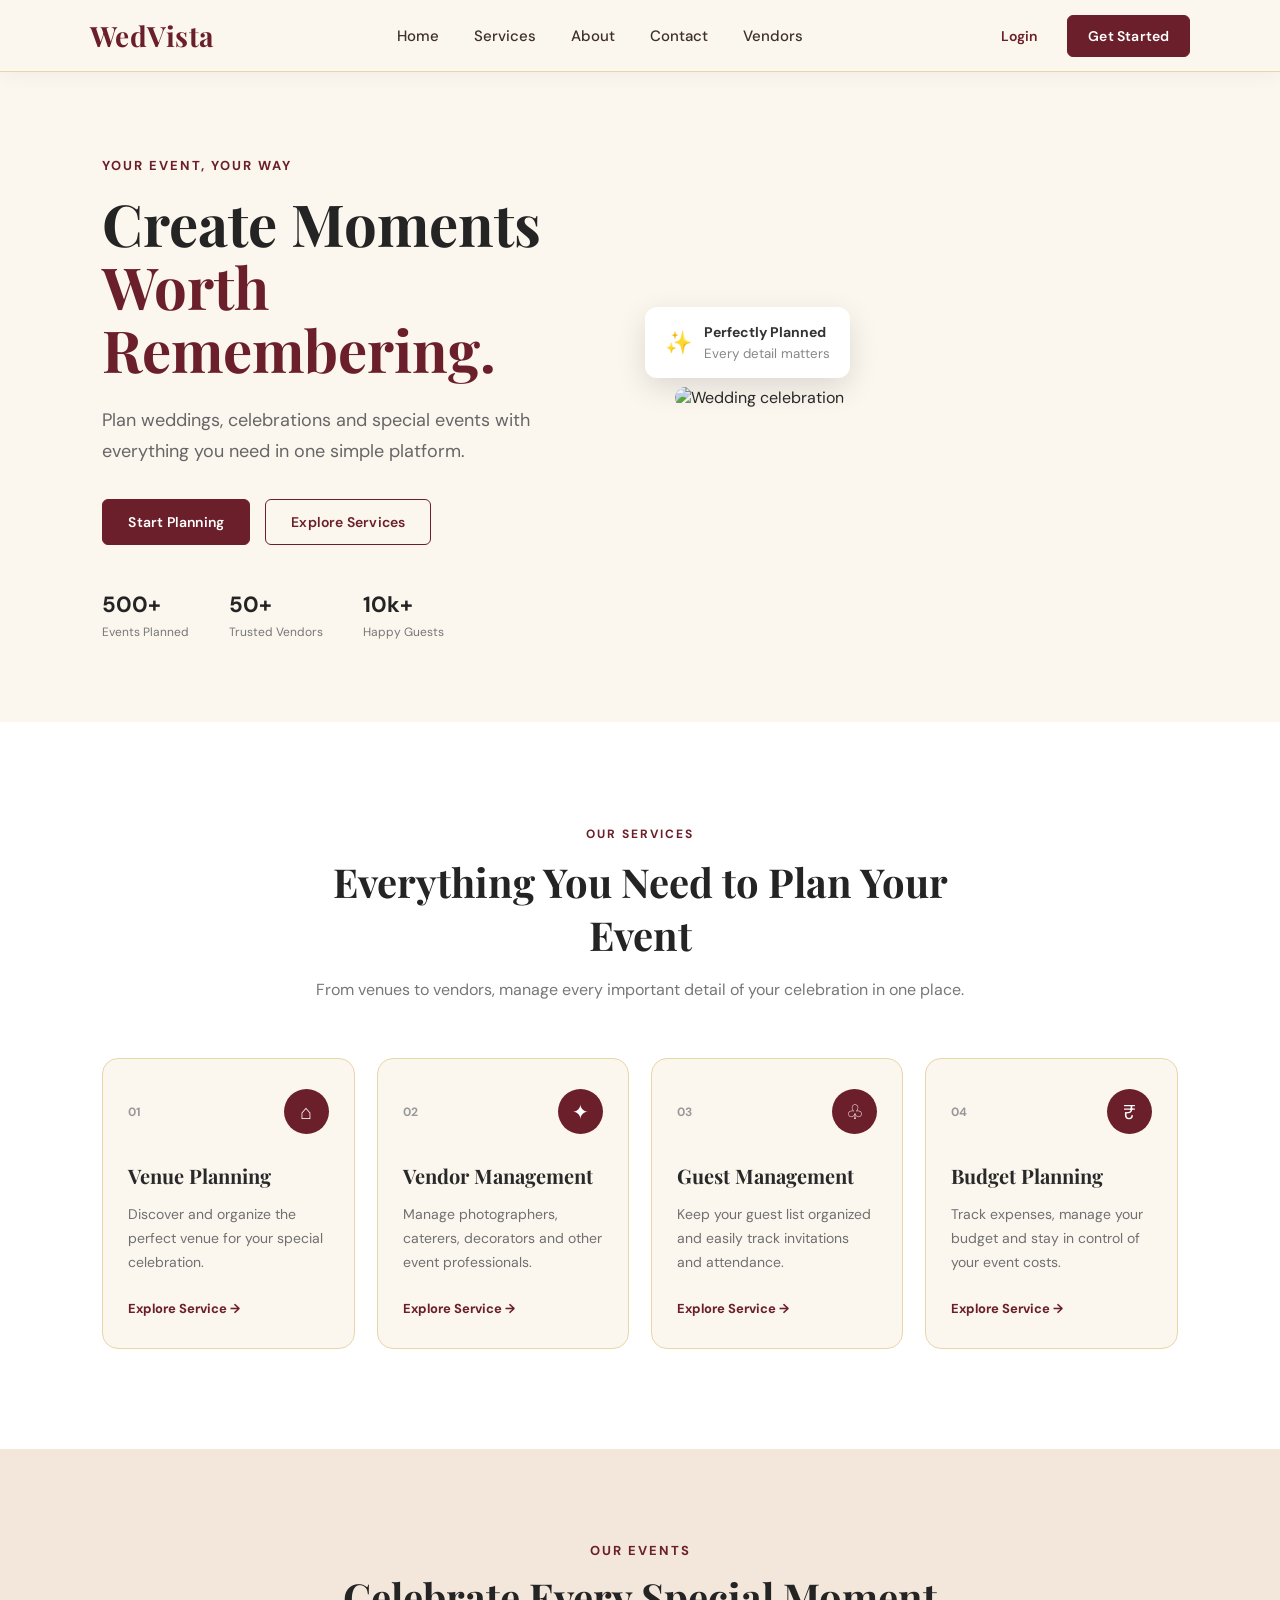
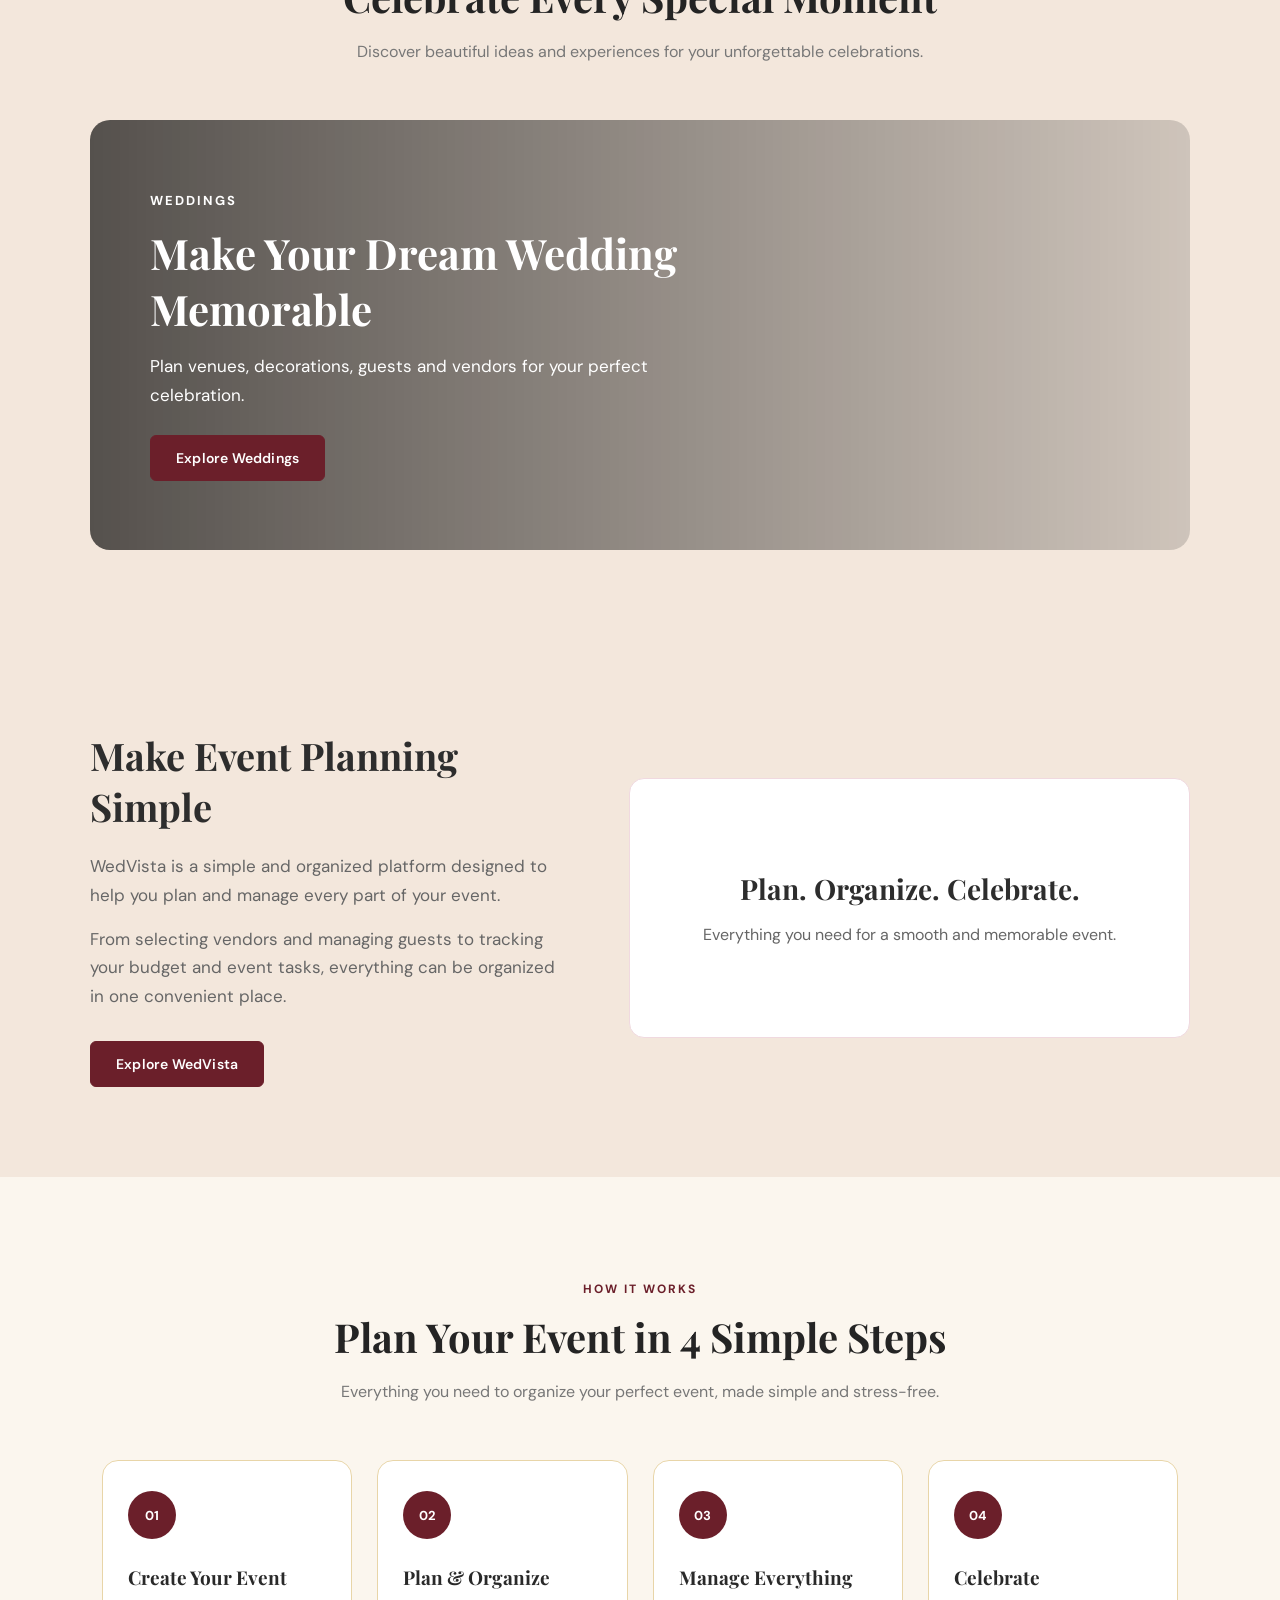
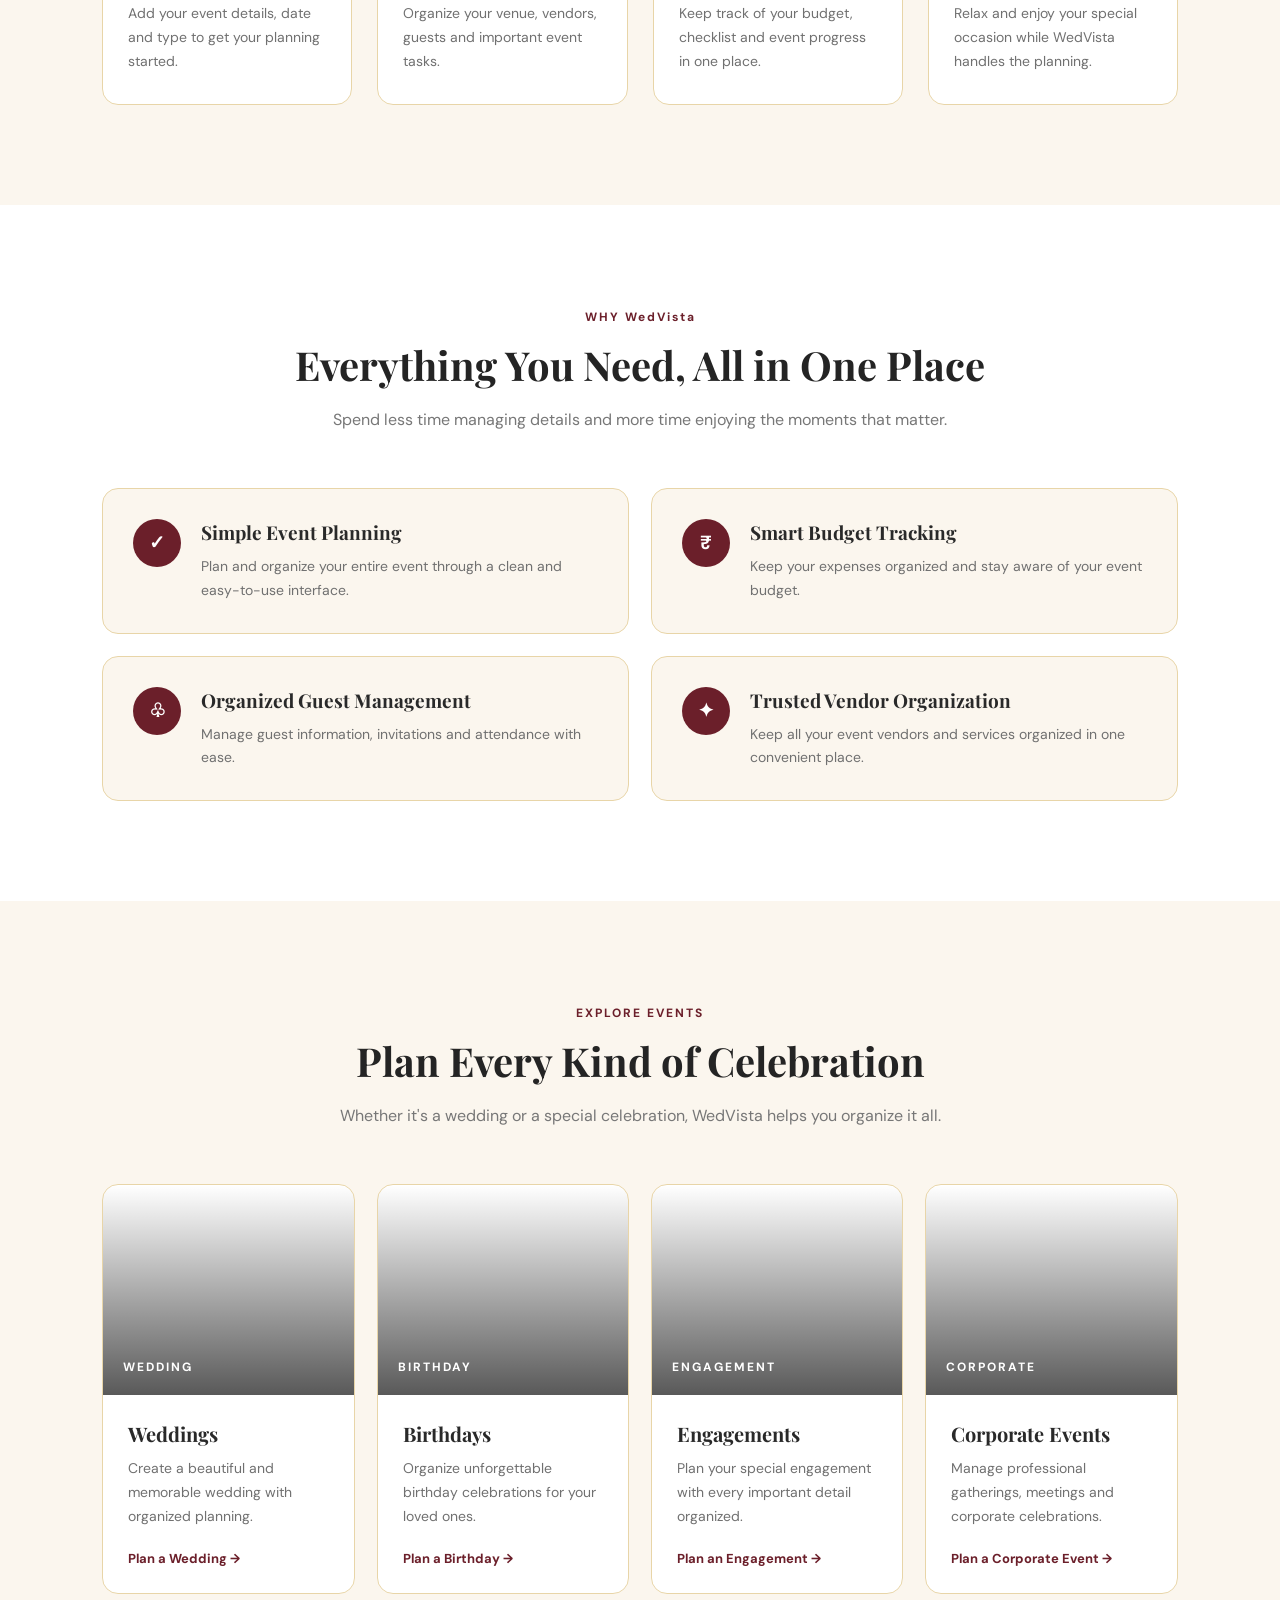
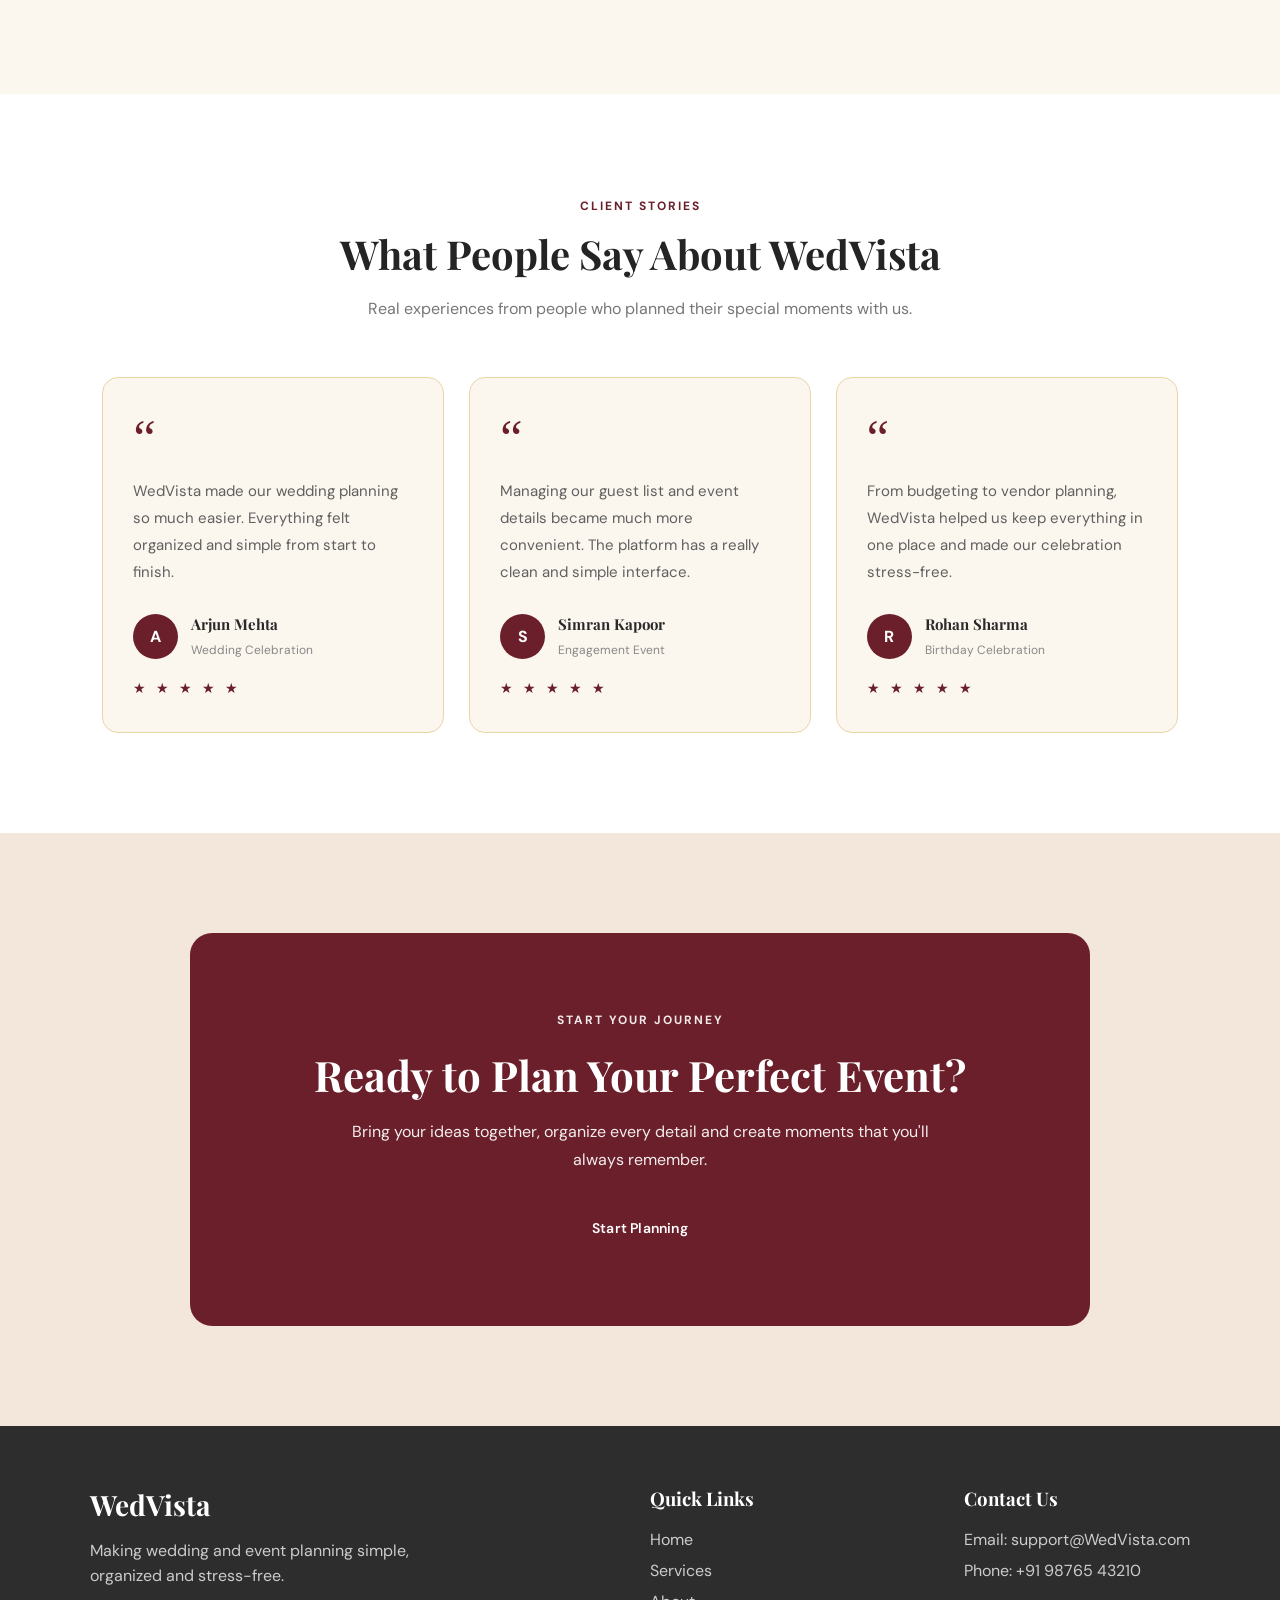
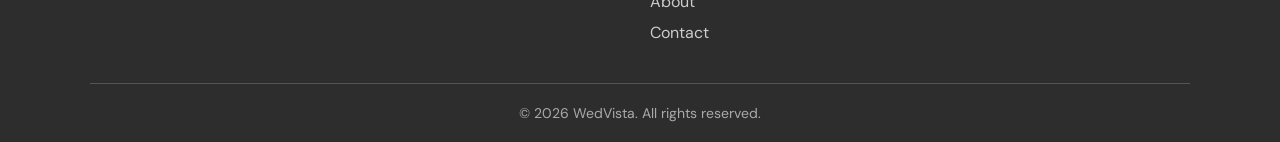
==== index.html @ 924d6b0b "Merge e6b86b02a25367413f9f85aa3ff3c8586f257583 into 6e8da3f0a46b3955fbae456078319a7e86ce85e3" ====
<!DOCTYPE html>
<html lang="en">
<head>

    <meta charset="UTF-8">
    <meta name="viewport" content="width=device-width, initial-scale=1.0">
    <title>Wedding & Event Planning</title>

    <link rel="stylesheet" href="css/home.css">

    <link rel="preconnect" href="https://fonts.googleapis.com">
    <link rel="preconnect" href="https://fonts.gstatic.com" crossorigin>
    <link href="https://fonts.googleapis.com/css2?family=DM+Sans:wght@400;500;600;700&family=Playfair+Display:wght@500;600;700&display=swap" rel="stylesheet">
</head>
<body>

    <nav class="navbar">

    <div class="logo">
    <a href="index.html">WedVista</a>
    </div>

    <ul class="nav-links">
        <li><a href="index.html">Home</a></li>
        <li><a href="#services">Services</a></li>
        <li><a href="#about">About</a></li>
        <li><a href="#">Contact</a></li>
        <li><a href="vendors.html">Vendors</a></li>
    </ul>

    <div class="nav-buttons">
        <a href="login.html" class="login-btn">Login</a>
        <a href="backend-not-available.html" class="signup-btn">Get Started</a>
    </div>

</nav>

<section class="hero">

    <div class="hero-content">

        <span class="hero-tag">YOUR EVENT, YOUR WAY</span>

        <h1>
            Create Moments
            <span>Worth Remembering.</span>
        </h1>

        <p>
            Plan weddings, celebrations and special events
            with everything you need in one simple platform.
        </p>

        <div class="hero-buttons">
            <a href="#" class="hero-btn">Start Planning</a>
            <a href="#services" class="hero-outline-btn">Explore Services</a>
        </div>

        <div class="hero-stats">
            <div>
                <strong>500+</strong>
                <small>Events Planned</small>
            </div>

            <div>
                <strong>50+</strong>
                <small>Trusted Vendors</small>
            </div>

            <div>
                <strong>10k+</strong>
                <small>Happy Guests</small>
            </div>
        </div>

    </div>

    <div class="hero-image">
        <img
            src="https://images.unsplash.com/photo-1519225421980-715cb0215aed?auto=format&fit=crop&w=900&q=80"
            alt="Wedding celebration"
        >

        <div class="hero-image-card">
            <span>✨</span>
            <div>
                <strong>Perfectly Planned</strong>
                <small>Every detail matters</small>
            </div>
        </div>
    </div>

</section>

<section class="services" id="services">

    <div class="section-title">
        <span>OUR SERVICES</span>
        <h2>Everything You Need to Plan Your Event</h2>
        <p>
            From venues to vendors, manage every important detail
            of your celebration in one place.
        </p>
    </div>

    <div class="service-container">

        <div class="service-card">
            <div class="service-top">
                <span class="service-number">01</span>
                <span class="service-icon">⌂</span>
            </div>

            <h3>Venue Planning</h3>

            <p>
                Discover and organize the perfect venue
                for your special celebration.
            </p>

            <a href="#">Explore Service →</a>
        </div>


        <div class="service-card">
            <div class="service-top">
                <span class="service-number">02</span>
                <span class="service-icon">✦</span>
            </div>

            <h3>Vendor Management</h3>

            <p>
                Manage photographers, caterers, decorators
                and other event professionals.
            </p>

            <a href="#">Explore Service →</a>
        </div>


        <div class="service-card">
            <div class="service-top">
                <span class="service-number">03</span>
                <span class="service-icon">♧</span>
            </div>

            <h3>Guest Management</h3>

            <p>
                Keep your guest list organized and easily
                track invitations and attendance.
            </p>

            <a href="#">Explore Service →</a>
        </div>


        <div class="service-card">
            <div class="service-top">
                <span class="service-number">04</span>
                <span class="service-icon">₹</span>
            </div>

            <h3>Budget Planning</h3>

            <p>
                Track expenses, manage your budget and
                stay in control of your event costs.
            </p>

            <a href="#">Explore Service →</a>
        </div>

    </div>

</section>

<section class="events-showcase">

    <div class="section-title">
        <span>OUR EVENTS</span>
        <h2>Celebrate Every Special Moment</h2>
        <p>
            Discover beautiful ideas and experiences for your
            unforgettable celebrations.
        </p>
    </div>

    <div class="carousel">

        <div class="carousel-track">

            <div class="event-slide slide-one">
                <div class="slide-content">
                    <span>WEDDINGS</span>
                    <h3>Make Your Dream Wedding Memorable</h3>
                    <p>
                        Plan venues, decorations, guests and vendors
                        for your perfect celebration.
                    </p>
                    <a href="#" class="slide-btn">Explore Weddings</a>
                </div>
            </div>

            <div class="event-slide slide-two">
                <div class="slide-content">
                    <span>CELEBRATIONS</span>
                    <h3>Turn Moments Into Memories</h3>
                    <p>
                        Organize birthdays, engagements and special
                        celebrations with ease.
                    </p>
                    <a href="#" class="slide-btn">Explore Events</a>
                </div>
            </div>

            <div class="event-slide slide-three">
                <div class="slide-content">
                    <span>PROFESSIONAL EVENTS</span>
                    <h3>Plan Events Without The Stress</h3>
                    <p>
                        Manage corporate gatherings and professional
                        events from one convenient platform.
                    </p>
                    <a href="#" class="slide-btn">Start Planning</a>
                </div>
            </div>

        </div>

    </div>

</section>

<section class="about" id="about">

    <div class="about-content">

        <div class="about-text">
            <h2>Make Event Planning Simple</h2>

            <p>
                WedVista is a simple and organized platform designed
                to help you plan and manage every part of your event.
            </p>

            <p>
                From selecting vendors and managing guests to tracking
                your budget and event tasks, everything can be organized
                in one convenient place.
            </p>

            <a href="#" class="about-btn">Explore WedVista</a>
        </div>

        <div class="about-box">
            <h3>Plan. Organize. Celebrate.</h3>
            <p>
                Everything you need for a smooth and memorable event.
            </p>
        </div>

    </div>

</section>

<section class="how-it-works">

    <div class="section-title">
        <span>HOW IT WORKS</span>
        <h2>Plan Your Event in 4 Simple Steps</h2>
        <p>
            Everything you need to organize your perfect event,
            made simple and stress-free.
        </p>
    </div>

    <div class="steps-container">

        <div class="step-card">
            <div class="step-number">01</div>
            <h3>Create Your Event</h3>
            <p>
                Add your event details, date and type to
                get your planning started.
            </p>
        </div>

        <div class="step-card">
            <div class="step-number">02</div>
            <h3>Plan & Organize</h3>
            <p>
                Organize your venue, vendors, guests and
                important event tasks.
            </p>
        </div>

        <div class="step-card">
            <div class="step-number">03</div>
            <h3>Manage Everything</h3>
            <p>
                Keep track of your budget, checklist and
                event progress in one place.
            </p>
        </div>

        <div class="step-card">
            <div class="step-number">04</div>
            <h3>Celebrate</h3>
            <p>
                Relax and enjoy your special occasion
                while WedVista handles the planning.
            </p>
        </div>

    </div>

</section>

<section class="why-choose">

    <div class="section-title">
        <span>WHY WedVista</span>
        <h2>Everything You Need, All in One Place</h2>
        <p>
            Spend less time managing details and more time
            enjoying the moments that matter.
        </p>
    </div>

    <div class="why-container">

        <div class="why-card">
            <div class="why-icon">✓</div>
            <div>
                <h3>Simple Event Planning</h3>
                <p>
                    Plan and organize your entire event through
                    a clean and easy-to-use interface.
                </p>
            </div>
        </div>

        <div class="why-card">
            <div class="why-icon">₹</div>
            <div>
                <h3>Smart Budget Tracking</h3>
                <p>
                    Keep your expenses organized and stay aware
                    of your event budget.
                </p>
            </div>
        </div>

        <div class="why-card">
            <div class="why-icon">♧</div>
            <div>
                <h3>Organized Guest Management</h3>
                <p>
                    Manage guest information, invitations and
                    attendance with ease.
                </p>
            </div>
        </div>

        <div class="why-card">
            <div class="why-icon">✦</div>
            <div>
                <h3>Trusted Vendor Organization</h3>
                <p>
                    Keep all your event vendors and services
                    organized in one convenient place.
                </p>
            </div>
        </div>

    </div>

</section>

<section class="event-categories">

    <div class="section-title">
        <span>EXPLORE EVENTS</span>
        <h2>Plan Every Kind of Celebration</h2>
        <p>
            Whether it's a wedding or a special celebration,
            WedVista helps you organize it all.
        </p>
    </div>

    <div class="category-container">

        <div class="category-card">
            <div class="category-image wedding">
                <span>WEDDING</span>
            </div>

            <div class="category-content">
                <h3>Weddings</h3>
                <p>
                    Create a beautiful and memorable wedding
                    with organized planning.
                </p>
                <a href="#">Plan a Wedding →</a>
            </div>
        </div>


        <div class="category-card">
            <div class="category-image birthday">
                <span>BIRTHDAY</span>
            </div>

            <div class="category-content">
                <h3>Birthdays</h3>
                <p>
                    Organize unforgettable birthday celebrations
                    for your loved ones.
                </p>
                <a href="#">Plan a Birthday →</a>
            </div>
        </div>


        <div class="category-card">
            <div class="category-image engagement">
                <span>ENGAGEMENT</span>
            </div>

            <div class="category-content">
                <h3>Engagements</h3>
                <p>
                    Plan your special engagement with every
                    important detail organized.
                </p>
                <a href="#">Plan an Engagement →</a>
            </div>
        </div>


        <div class="category-card">
            <div class="category-image corporate">
                <span>CORPORATE</span>
            </div>

            <div class="category-content">
                <h3>Corporate Events</h3>
                <p>
                    Manage professional gatherings, meetings
                    and corporate celebrations.
                </p>
                <a href="#">Plan a Corporate Event →</a>
            </div>
        </div>

    </div>

</section>

<section class="testimonials">

    <div class="section-title">
        <span>CLIENT STORIES</span>
        <h2>What People Say About WedVista</h2>
        <p>
            Real experiences from people who planned
            their special moments with us.
        </p>
    </div>

    <div class="testimonial-container">

        <div class="testimonial-card">

            <div class="quote">“</div>

            <p class="testimonial-text">
                WedVista made our wedding planning so much
                easier. Everything felt organized and simple
                from start to finish.
            </p>

            <div class="testimonial-user">
                <div class="user-avatar">A</div>

                <div>
                    <h3>Arjun Mehta</h3>
                    <span>Wedding Celebration</span>
                </div>
            </div>

            <div class="rating">
                ★ ★ ★ ★ ★
            </div>

        </div>


        <div class="testimonial-card">

            <div class="quote">“</div>

            <p class="testimonial-text">
                Managing our guest list and event details
                became much more convenient. The platform
                has a really clean and simple interface.
            </p>

            <div class="testimonial-user">
                <div class="user-avatar">S</div>

                <div>
                    <h3>Simran Kapoor</h3>
                    <span>Engagement Event</span>
                </div>
            </div>

            <div class="rating">
                ★ ★ ★ ★ ★
            </div>

        </div>


        <div class="testimonial-card">

            <div class="quote">“</div>

            <p class="testimonial-text">
                From budgeting to vendor planning, WedVista
                helped us keep everything in one place and
                made our celebration stress-free.
            </p>

            <div class="testimonial-user">
                <div class="user-avatar">R</div>

                <div>
                    <h3>Rohan Sharma</h3>
                    <span>Birthday Celebration</span>
                </div>
            </div>

            <div class="rating">
                ★ ★ ★ ★ ★
            </div>

        </div>

    </div>

</section>

<section class="final-cta">

    <div class="cta-content">
        <span>START YOUR JOURNEY</span>

        <h2>Ready to Plan Your Perfect Event?</h2>

        <p>
            Bring your ideas together, organize every detail
            and create moments that you'll always remember.
        </p>

        <a href="login.html" class="hero-btn">Start Planning</a>
    </div>

</section>

<footer class="footer">

    <div class="footer-content">

        <div class="footer-brand">
            <h2>WedVista</h2>
            <p>
                Making wedding and event planning simple,
                organized and stress-free.
            </p>
        </div>

        <div class="footer-links">
            <h3>Quick Links</h3>
            <a href="#">Home</a>
            <a href="#">Services</a>
            <a href="#">About</a>
            <a href="#">Contact</a>
        </div>

        <div class="footer-contact">
            <h3>Contact Us</h3>
            <p>Email: support@WedVista.com</p>
            <p>Phone: +91 98765 43210</p>
        </div>

    </div>

    <div class="footer-bottom">
        <p>© 2026 WedVista. All rights reserved.</p>
    </div>

</footer>
</body>
</html>
---- css/home.css ----
* {
    margin: 0;
    padding: 0;
    box-sizing: border-box;
}

body {
    font-family: "DM Sans", sans-serif;
    color: #292929;
}

h1,
h2,
h3 {
    font-family: "Playfair Display", serif;
}

.navbar {
    width: 100%;

    height: 70px;
    display: flex;
    align-items: center;
    justify-content: space-between;
    padding: 0 60px;
    background-color: white;
    border-bottom: 1px solid #eee;
}

.logo {
    font-size: 26px;
    font-weight: bold;
}

.nav-links {
    display: flex;
    gap: 35px;
    list-style: none;
}

.nav-links a {
    text-decoration: none;
    color: #333;
    font-size: 16px;
}

.nav-links a:hover {
    color: #6B1F2A;
}

.nav-buttons {
    display: flex;
    align-items: center;
    gap: 15px;
}

.login-btn,
.signup-btn {
    text-decoration: none;
    padding: 10px 18px;
    border-radius: 6px;
    font-size: 15px;
}

.login-btn {
    color: #333;
}

.signup-btn {
    background-color: #6B1F2A;
    color: white;
}

.signup-btn:hover {
    opacity: 0.85;
}

.hero {
    min-height: 650px;
    padding: 80px 8%;
    display: flex;
    align-items: center;
    justify-content: space-between;
    gap: 70px;
    background-color: #FBF6EE;
}

.hero-content {
    flex: 1;
    max-width: 620px;
}

.hero-tag {
    display: inline-block;
    margin-bottom: 18px;
    color: #6B1F2A;
    font-size: 13px;
    font-weight: bold;
    letter-spacing: 2px;
}

.hero h1 {
    font-size: 58px;
    line-height: 1.08;
    color: #242424;
    margin-bottom: 25px;
}

.hero h1 span {
    display: block;
    color: #6B1F2A;
}

.hero p {
    max-width: 560px;
    font-size: 18px;
    line-height: 1.7;
    color: #666;
    margin-bottom: 32px;
}

.hero-buttons {
    display: flex;
    align-items: center;
    gap: 15px;
}

.hero-btn,
.hero-outline-btn {
    display: inline-block;
    padding: 14px 25px;
    border-radius: 7px;
    text-decoration: none;
    font-size: 15px;
    font-weight: 600;
}

.hero-btn {
    background-color: #6B1F2A;
    color: white;
}

.hero-btn:hover {
    opacity: 0.85;
}

.hero-outline-btn {
    border: 1px solid #6B1F2A;
    color: #6B1F2A;
    background-color: white;
}

.hero-outline-btn:hover {
    background-color: #F3E7DC;
}

.hero-stats {
    display: flex;
    gap: 40px;
    margin-top: 45px;
}

.hero-stats div {
    display: flex;
    flex-direction: column;
    gap: 5px;
}

.hero-stats strong {
    font-size: 22px;
    color: #242424;
}

.hero-stats small {
    color: #777;
    font-size: 12px;
}

.hero-image {
    flex: 1;
    max-width: 520px;
    position: relative;
}

.hero-image img {
    width: 100%;
    height: 500px;
    object-fit: cover;
    border-radius: 25px;
}

.hero-image-card {
    position: absolute;
    left: -30px;
    bottom: 30px;
    display: flex;
    align-items: center;
    gap: 12px;
    padding: 16px 20px;
    background-color: white;
    border-radius: 12px;
    box-shadow: 0 10px 30px rgba(0, 0, 0, 0.12);
}

.hero-image-card span {
    font-size: 22px;
}

.hero-image-card div {
    display: flex;
    flex-direction: column;
    gap: 4px;
}

.hero-image-card strong {
    font-size: 14px;
    color: #333;
}

.hero-image-card small {
    color: #888;
}

.services {
    padding: 100px 8%;
    background-color: white;
}

.section-title {
    max-width: 700px;
    margin: 0 auto 55px;
    text-align: center;
}

.section-title > span {
    color: #6B1F2A;
    font-size: 12px;
    font-weight: bold;
    letter-spacing: 2px;
}

.section-title h2 {
    font-size: 40px;
    margin: 12px 0 15px;
    color: #242424;
}

.section-title p {
    font-size: 16px;
    line-height: 1.7;
    color: #777;
}

.service-container {
    max-width: 1150px;
    margin: auto;
    display: grid;
    grid-template-columns: repeat(4, 1fr);
    gap: 22px;
}

.service-card {
    padding: 30px 25px;
    background-color: #FBF6EE;
    border: 1px solid #E8D5A8;
    border-radius: 16px;
    transition: 0.3s;
}

.service-card:hover {
    transform: translateY(-8px);
    box-shadow: 0 15px 35px rgba(0, 0, 0, 0.08);
    border-color: #6B1F2A;
}

.service-top {
    display: flex;
    align-items: center;
    justify-content: space-between;
    margin-bottom: 28px;
}

.service-number {
    font-size: 12px;
    color: #999;
    font-weight: bold;
}

.service-icon {
    width: 45px;
    height: 45px;
    display: flex;
    align-items: center;
    justify-content: center;
    border-radius: 50%;
    background-color: #6B1F2A;
    color: white;
    font-size: 20px;
}

.service-card h3 {
    font-size: 20px;
    color: #292929;
    margin-bottom: 14px;
}

.service-card p {
    color: #707070;
    font-size: 14px;
    line-height: 1.7;
    margin-bottom: 22px;
}

.service-card a {
    color: #6B1F2A;
    text-decoration: none;
    font-size: 13px;
    font-weight: bold;
}

.service-card a:hover {
    text-decoration: underline;
}

.about {
    padding: 90px 60px;
    background-color: #F3E7DC;
}

.about-content {
    max-width: 1100px;
    margin: 0 auto;
    display: flex;
    align-items: center;
    justify-content: space-between;
    gap: 60px;
}

.about-text {
    flex: 1;
}

.about-text h2 {
    font-size: 38px;
    margin-bottom: 20px;
    color: #2d2d2d;
}

.about-text p {
    font-size: 17px;
    line-height: 1.7;
    color: #666;
    margin-bottom: 15px;
}

.about-btn {
    display: inline-block;
    margin-top: 15px;
    padding: 13px 24px;
    background-color: #6B1F2A;
    color: white;
    text-decoration: none;
    border-radius: 6px;
}

.about-box {
    flex: 1;
    min-height: 260px;
    display: flex;
    flex-direction: column;
    justify-content: center;
    align-items: center;
    text-align: center;
    padding: 40px;
    background-color: white;
    border: 1px solid #f0d9df;
    border-radius: 15px;
}

.about-box h3 {
    font-size: 28px;
    margin-bottom: 15px;
    color: #2d2d2d;
}

.about-box p {
    font-size: 16px;
    color: #666;
    line-height: 1.6;
}

.footer {
    background-color: #2d2d2d;
    color: white;
    padding: 60px 60px 20px;
}

.footer-content {
    max-width: 1100px;
    margin: 0 auto;
    display: flex;
    justify-content: space-between;
    gap: 50px;
}

.footer-brand {
    max-width: 350px;
}

.footer-brand h2 {
    font-size: 28px;
    margin-bottom: 15px;
}

.footer-brand p {
    color: #ccc;
    line-height: 1.6;
}

.footer-links,
.footer-contact {
    display: flex;
    flex-direction: column;
    gap: 10px;
}

.footer-links h3,
.footer-contact h3 {
    margin-bottom: 8px;
}

.footer-links a {
    color: #ccc;
    text-decoration: none;
}

.footer-links a:hover {
    color: white;
}

.footer-contact p {
    color: #ccc;
}

.footer-bottom {
    max-width: 1100px;
    margin: 40px auto 0;
    padding-top: 20px;
    border-top: 1px solid #555;
    text-align: center;
}

.footer-bottom p {
    color: #aaa;
    font-size: 14px;
}

.events-showcase {
    padding: 90px 60px;
    background-color: #F3E7DC;
}

.events-showcase .section-title span {
    font-size: 13px;
    font-weight: bold;
    letter-spacing: 2px;
    color: #6B1F2A;
}

.events-showcase .section-title h2 {
    margin-top: 10px;
}

.carousel {
    max-width: 1100px;
    height: 430px;
    margin: 50px auto 0;
    overflow: hidden;
    border-radius: 20px;
}

.carousel-track {
    width: 300%;
    height: 100%;
    display: flex;
    animation: carouselSlide 12s infinite;
}

.event-slide {
    width: 33.333%;
    height: 100%;
    display: flex;
    align-items: center;
    padding: 60px;
    position: relative;
}

.slide-one {
    background:
        linear-gradient(90deg, rgba(0,0,0,0.65), rgba(0,0,0,0.15)),
        url("https://images.unsplash.com/photo-1519741497674-611481863552?auto=format&fit=crop&w=1400&q=80")
        center/cover;
}

.slide-two {
    background:
        linear-gradient(90deg, rgba(0,0,0,0.65), rgba(0,0,0,0.15)),
        url("https://images.unsplash.com/photo-1464366400600-7168b8af9bc3?auto=format&fit=crop&w=1400&q=80")
        center/cover;
}

.slide-three {
    background:
        linear-gradient(90deg, rgba(0,0,0,0.65), rgba(0,0,0,0.15)),
        url("https://images.unsplash.com/photo-1505373877841-8d25f7d46678?auto=format&fit=crop&w=1400&q=80")
        center/cover;
}

.slide-content {
    max-width: 550px;
    color: white;
}

.slide-content span {
    font-size: 13px;
    font-weight: bold;
    letter-spacing: 2px;
}

.slide-content h3 {
    font-size: 42px;
    margin: 15px 0;
}

.slide-content p {
    font-size: 17px;
    line-height: 1.7;
    margin-bottom: 25px;
}

.slide-btn {
    display: inline-block;
    padding: 13px 24px;
    background-color: #6B1F2A;
    color: white;
    text-decoration: none;
    border-radius: 6px;
}

@keyframes carouselSlide {  

    0%, 28% {
        transform: translateX(0);
    }

    33%, 61% {
        transform: translateX(-33.333%);
    }

    66%, 94% {
        transform: translateX(-66.666%);
    }

    100% {
        transform: translateX(0);
    }
}



.how-it-works {
    padding: 100px 8%;
    background-color: #FBF6EE;
}

.steps-container {
    max-width: 1100px;
    margin: 0 auto;
    display: grid;
    grid-template-columns: repeat(4, 1fr);
    gap: 25px;
}

.step-card {
    position: relative;
    padding: 30px 25px;
    background-color: white;
    border: 1px solid #E8D5A8;
    border-radius: 16px;
    transition: 0.3s;
}

.step-card:hover {
    transform: translateY(-8px);
    box-shadow: 0 15px 35px rgba(0, 0, 0, 0.08);
}

.step-number {
    width: 48px;
    height: 48px;
    display: flex;
    align-items: center;
    justify-content: center;
    margin-bottom: 25px;
    border-radius: 50%;
    background-color: #6B1F2A;
    color: white;
    font-size: 13px;
    font-weight: bold;
}

.step-card h3 {
    font-size: 19px;
    color: #292929;
    margin-bottom: 12px;
}

.step-card p {
    color: #707070;
    font-size: 14px;
    line-height: 1.7;
}

.why-choose {
    padding: 100px 8%;
    background-color: white;
}

.why-container {
    max-width: 1100px;
    margin: 0 auto;
    display: grid;
    grid-template-columns: repeat(2, 1fr);
    gap: 22px;
}

.why-card {
    display: flex;
    align-items: flex-start;
    gap: 20px;
    padding: 30px;
    background-color: #FBF6EE;
    border: 1px solid #E8D5A8;
    border-radius: 16px;
    transition: 0.3s;
}

.why-card:hover {
    transform: translateY(-6px);
    box-shadow: 0 15px 35px rgba(0, 0, 0, 0.08);
    border-color: #6B1F2A;
}

.why-icon {
    min-width: 48px;
    height: 48px;
    display: flex;
    align-items: center;
    justify-content: center;
    border-radius: 50%;
    background-color: #6B1F2A;
    color: white;
    font-size: 19px;
    font-weight: bold;
}

.why-card h3 {
    margin-bottom: 10px;
    color: #292929;
    font-size: 19px;
}

.why-card p {
    color: #707070;
    font-size: 14px;
    line-height: 1.7;
}

.event-categories {
    padding: 100px 8%;
    background-color: #FBF6EE;
}

.category-container {
    max-width: 1100px;
    margin: 0 auto;
    display: grid;
    grid-template-columns: repeat(4, 1fr);
    gap: 22px;
}

.category-card {
    overflow: hidden;
    background-color: white;
    border: 1px solid #E8D5A8;
    border-radius: 16px;
    transition: 0.3s;
}

.category-card:hover {
    transform: translateY(-8px);
    box-shadow: 0 15px 35px rgba(0, 0, 0, 0.09);
}

.category-image {
    height: 210px;
    display: flex;
    align-items: flex-end;
    padding: 20px;
    background-size: cover;
    background-position: center;
    position: relative;
}

.category-image::before {
    content: "";
    position: absolute;
    inset: 0;
    background: linear-gradient(
        transparent,
        rgba(0, 0, 0, 0.65)
    );
}

.category-image span {
    position: relative;
    color: white;
    font-size: 12px;
    font-weight: bold;
    letter-spacing: 2px;
}

.wedding {
    background-image: url("https://images.unsplash.com/photo-1519225421980-715cb0215aed?auto=format&fit=crop&w=700&q=80");
}

.birthday {
    background-image: url("https://images.unsplash.com/photo-1530103862676-de8c9debad1d?auto=format&fit=crop&w=700&q=80");
}

.engagement {
    background-image: url("https://images.unsplash.com/photo-1606800052052-a08af7148866?auto=format&fit=crop&w=700&q=80");
}

.corporate {
    background-image: url("https://images.unsplash.com/photo-1505373877841-8d25f7d46678?auto=format&fit=crop&w=700&q=80");
}

.category-content {
    padding: 25px;
}

.category-content h3 {
    font-size: 20px;
    color: #292929;
    margin-bottom: 10px;
}

.category-content p {
    color: #707070;
    font-size: 14px;
    line-height: 1.7;
    margin-bottom: 18px;
}

.category-content a {
    color: #6B1F2A;
    text-decoration: none;
    font-size: 13px;
    font-weight: bold;
}

.category-content a:hover {
    text-decoration: underline;
}

.testimonials {
    padding: 100px 8%;
    background-color: white;
}

.testimonial-container {
    max-width: 1100px;
    margin: 0 auto;
    display: grid;
    grid-template-columns: repeat(3, 1fr);
    gap: 25px;
}

.testimonial-card {
    position: relative;
    padding: 35px 30px;
    background-color: #FBF6EE;
    border: 1px solid #E8D5A8;
    border-radius: 16px;
    transition: 0.3s;
}

.testimonial-card:hover {
    transform: translateY(-7px);
    box-shadow: 0 15px 35px rgba(0, 0, 0, 0.08);
}

.quote {
    font-size: 50px;
    line-height: 1;
    color: #6B1F2A;
    font-family: Georgia, serif;
}

.testimonial-text {
    color: #606060;
    font-size: 15px;
    line-height: 1.8;
    margin: 15px 0 28px;
}

.testimonial-user {
    display: flex;
    align-items: center;
    gap: 13px;
}

.user-avatar {
    width: 45px;
    height: 45px;
    display: flex;
    align-items: center;
    justify-content: center;
    border-radius: 50%;
    background-color: #6B1F2A;
    color: white;
    font-weight: bold;
}

.testimonial-user h3 {
    font-size: 15px;
    color: #292929;
    margin-bottom: 4px;
}

.testimonial-user span {
    color: #888;
    font-size: 12px;
}

.rating {
    margin-top: 20px;
    color: #6B1F2A;
    font-size: 14px;
    letter-spacing: 3px;
}

.final-cta {
    padding: 90px 8%;
    background-color: #F3E7DC;
}

.cta-content {
    max-width: 900px;
    margin: 0 auto;
    padding: 70px 50px;
    text-align: center;
    background-color: #6B1F2A;
    border-radius: 20px;
    color: white;
}

.cta-content > span {
    font-size: 12px;
    font-weight: bold;
    letter-spacing: 2px;
    opacity: 0.9;
}

.cta-content h2 {
    font-size: 42px;
    margin: 15px 0;
}

.cta-content p {
    max-width: 600px;
    margin: 0 auto 30px;
    font-size: 16px;
    line-height: 1.7;
    opacity: 0.9;
}

.cta-btn {
    display: inline-block;
    padding: 14px 28px;
    background-color: white;
    color: #6B1F2A;
    text-decoration: none;
    border-radius: 7px;
    font-size: 14px;
    font-weight: bold;
    transition: 0.3s;
}

.cta-btn:hover {
    transform: translateY(-3px);
    box-shadow: 0 8px 20px rgba(0, 0, 0, 0.15);
}

/* ============================= */
/* RESPONSIVE DESIGN */
/* ============================= */

@media (max-width: 900px) {

    .navbar {
        padding: 0 30px;
    }

    .nav-links {
        gap: 20px;
    }

    .hero {
        flex-direction: column;
        padding: 60px 6%;
        text-align: center;
    }

    .hero-content {
        max-width: 700px;
    }

    .hero h1 {
        font-size: 46px;
    }

    .hero p {
        margin-left: auto;
        margin-right: auto;
    }

    .hero-buttons,
    .hero-stats {
        justify-content: center;
    }

    .hero-image {
        width: 100%;
        max-width: 600px;
    }

    .service-container,
    .category-container {
        grid-template-columns: repeat(2, 1fr);
    }

    .steps-container {
        grid-template-columns: repeat(2, 1fr);
    }

    .testimonial-container {
        grid-template-columns: repeat(2, 1fr);
    }

    .why-container {
        grid-template-columns: 1fr;
    }

    .about-content {
        flex-direction: column;
    }

    .about-text,
    .about-box {
        width: 100%;
    }
}


@media (max-width: 600px) {

    .navbar {
        height: auto;
        padding: 20px;
        flex-wrap: wrap;
        gap: 15px;
    }

    .nav-links {
        display: none;
    }

    .nav-buttons {
        margin-left: auto;
    }

    .signup-btn {
        padding: 9px 14px;
    }

    .hero {
        padding: 50px 20px;
    }

    .hero h1 {
        font-size: 38px;
    }

    .hero p {
        font-size: 16px;
    }

    .hero-buttons {
        flex-direction: column;
    }

    .hero-btn,
    .hero-outline-btn {
        width: 100%;
        text-align: center;
    }

    .hero-stats {
        gap: 20px;
        flex-wrap: wrap;
    }

    .hero-image img {
        height: 380px;
    }

    .hero-image-card {
        left: 15px;
        bottom: 20px;
    }

    .section-title h2 {
        font-size: 30px;
    }

    .services,
    .events-showcase,
    .about,
    .how-it-works,
    .why-choose,
    .event-categories,
    .testimonials,
    .final-cta {
        padding: 70px 20px;
    }

    .service-container,
    .category-container,
    .steps-container,
    .testimonial-container {
        grid-template-columns: 1fr;
    }

    .carousel {
        height: 450px;
        margin-top: 35px;
    }

    .event-slide {
        padding: 35px;
    }

    .slide-content h3 {
        font-size: 30px;
    }

    .slide-content p {
        font-size: 15px;
    }

    .about-text h2 {
        font-size: 32px;
    }

    .cta-content {
        padding: 50px 25px;
    }

    .cta-content h2 {
        font-size: 30px;
    }

}

/* ============================= */
/* SMOOTH ANIMATIONS */
/* ============================= */

html {
    scroll-behavior: smooth;
}

.hero-content,
.hero-image,
.service-card,
.step-card,
.why-card,
.category-card,
.testimonial-card {
    animation: fadeUp 0.8s ease both;
}

@keyframes fadeUp {
    from {
        opacity: 0;
        transform: translateY(25px);
    }

    to {
        opacity: 1;
        transform: translateY(0);
    }
}

.hero-btn,
.hero-outline-btn,
.signup-btn,
.about-btn,
.slide-btn,
.cta-btn {
    transition: 0.3s ease;
}

.hero-btn:hover,
.about-btn:hover,
.slide-btn:hover {
    transform: translateY(-3px);
    box-shadow: 0 8px 20px rgba(212, 90, 122, 0.25);
}

.service-card,
.step-card,
.why-card,
.category-card,
.testimonial-card {
    transition: transform 0.3s ease, box-shadow 0.3s ease;
}



/* ============================= */
/* PROFESSIONAL HOVER EFFECTS */
/* ============================= */

/* Service Cards */
.service-card:hover {
    transform: translateY(-10px);
    box-shadow: 0 20px 40px rgba(0, 0, 0, 0.10);
}


/* How It Works Cards */
.step-card:hover {
    transform: translateY(-10px);
    box-shadow: 0 20px 40px rgba(0, 0, 0, 0.10);
}


/* Why Choose Cards */
.why-card:hover {
    transform: translateY(-8px);
    box-shadow: 0 20px 40px rgba(0, 0, 0, 0.10);
}


/* Category Cards */
.category-card {
    transition: transform 0.4s ease, box-shadow 0.4s ease;
}

.category-card:hover {
    transform: translateY(-10px);
    box-shadow: 0 20px 45px rgba(0, 0, 0, 0.12);
}

.category-image {
    overflow: hidden;
}

.category-card:hover .category-image {
    transform: scale(1.03);
    transition: transform 0.5s ease;
}


/* Testimonials */
.testimonial-card:hover {
    transform: translateY(-8px);
    box-shadow: 0 20px 40px rgba(0, 0, 0, 0.10);
}


/* Hero Image */
.hero-image img {
    transition: transform 0.6s ease;
}

.hero-image:hover img {
    transform: scale(1.03);
}

/* ============================= */
/* PREMIUM NAVBAR */
/* ============================= */

.navbar {
    position: sticky;
    top: 0;
    z-index: 1000;
    background-color: rgba(255, 255, 255, 0.92);
    backdrop-filter: blur(12px);
    -webkit-backdrop-filter: blur(12px);
    transition: 0.3s ease;
}

/* Logo */
.logo {
    transition: 0.3s ease;
}

.logo:hover {
    color: #6B1F2A;
    transform: translateY(-1px);
}

/* Navigation Links */
.nav-links a {
    position: relative;
    transition: color 0.3s ease;
}

.nav-links a::after {
    content: "";
    position: absolute;
    left: 0;
    bottom: -7px;
    width: 0;
    height: 2px;
    background-color: #6B1F2A;
    transition: width 0.3s ease;
}

.nav-links a:hover {
    color: #6B1F2A;
}

.nav-links a:hover::after {
    width: 100%;
}

/* Login */
.login-btn {
    transition: 0.3s ease;
}

.login-btn:hover {
    color: #6B1F2A;
}

/* Get Started */
.signup-btn {
    transition: 0.3s ease;
}

.signup-btn:hover {
    opacity: 1;
    transform: translateY(-2px);
    box-shadow: 0 7px 18px rgba(212, 90, 122, 0.25);
}

/* ============================= */
/* ICON HOVER ANIMATION */
/* ============================= */

.service-icon,
.why-icon,
.step-number,
.user-avatar {
    transition: transform 0.4s ease;
}

.service-card:hover .service-icon {
    transform: rotate(8deg) scale(1.08);
}

.why-card:hover .why-icon {
    transform: scale(1.08) rotate(5deg);
}

.step-card:hover .step-number {
    transform: scale(1.08);
}

.testimonial-card:hover .user-avatar {
    transform: scale(1.08);
}

/* ============================= */
/* FINAL CTA */
/* ============================= */

.final-cta {
    padding: 100px 8%;
    background-color: #F3E7DC;
}

.cta-content {
    max-width: 900px;
    margin: 0 auto;
    padding: 75px 50px;
    text-align: center;
    background-color: #6B1F2A;
    border-radius: 22px;
    color: white;
    transition: transform 0.4s ease, box-shadow 0.4s ease;
}

.cta-content:hover {
    transform: translateY(-6px);
    box-shadow: 0 25px 55px rgba(0, 0, 0, 0.14);
}

.cta-content > span {
    display: inline-block;
    margin-bottom: 12px;
    font-size: 12px;
    font-weight: bold;
    letter-spacing: 2px;
    opacity: 0.9;
}

.cta-content h2 {
    font-size: 42px;
    line-height: 1.2;
    margin: 10px 0 18px;
}

.cta-content p {
    max-width: 600px;
    margin: 0 auto 32px;
    font-size: 16px;
    line-height: 1.7;
    opacity: 0.92;
}

.cta-btn {
    display: inline-block;
    padding: 14px 30px;
    background-color: white;
    color: #6B1F2A;
    text-decoration: none;
    border-radius: 8px;
    font-size: 14px;
    font-weight: bold;
    transition: 0.3s ease;
}

.cta-btn:hover {
    transform: translateY(-4px);
    box-shadow: 0 10px 25px rgba(0, 0, 0, 0.18);
}

/* ============================= */
/* PREMIUM WEDDING BUTTONS */
/* ============================= */

.hero-btn,
.hero-outline-btn,
.signup-btn,
.about-btn,
.slide-btn,
.cta-btn {
    display: inline-flex;
    align-items: center;
    justify-content: center;
    gap: 8px;
    padding: 13px 25px;
    border-radius: 6px;
    text-decoration: none;
    font-size: 14px;
    font-weight: 600;
    letter-spacing: 0.2px;
    transition: all 0.3s ease;
    cursor: pointer;
}

/* Primary Buttons */

.hero-btn,
.signup-btn,
.about-btn,
.slide-btn {
    background-color: #6B1F2A;
    color: white;
    border: 1px solid #6B1F2A;
}

.hero-btn:hover,
.signup-btn:hover,
.about-btn:hover,
.slide-btn:hover {
    background-color: #54151f;
    border-color: #54151f;
    transform: translateY(-3px);
    box-shadow: 0 10px 25px rgba(107, 31, 42, 0.22);
}

/* Outline Button */

.hero-outline-btn {
    background-color: transparent;
    color: #6B1F2A;
    border: 1px solid #6B1F2A;
}

.hero-outline-btn:hover {
    background-color: #6B1F2A;
    color: white;
    transform: translateY(-3px);
    box-shadow: 0 10px 25px rgba(107, 31, 42, 0.18);
}

/* CTA Button */

.cta-btn {
    background-color: #FBF6EE;
    color: #6B1F2A;
    border: 1px solid #FBF6EE;
}

.cta-btn:hover {
    background-color: white;
    color: #54151f;
    transform: translateY(-4px);
    box-shadow: 0 10px 25px rgba(0, 0, 0, 0.16);
}

/* ============================= */
/* PREMIUM WEDDING NAVBAR */
/* ============================= */

.navbar {
    width: 100%;
    min-height: 72px;
    padding: 0 7%;
    display: flex;
    align-items: center;
    justify-content: space-between;

    position: sticky;
    top: 0;
    z-index: 1000;

    background-color: rgba(251, 246, 238, 0.96);
    backdrop-filter: blur(12px);
    -webkit-backdrop-filter: blur(12px);

    border-bottom: 1px solid #E8D5A8;
    box-shadow: 0 4px 20px rgba(0, 0, 0, 0.04);
}

/* Logo */

.logo {
    font-family: "Playfair Display", serif;
    font-size: 28px;
    font-weight: 700;
    color: #6B1F2A;
    transition: 0.3s ease;
}

.logo:hover {
    transform: translateY(-2px);
}

/* Navigation */

.nav-links {
    display: flex;
    align-items: center;
    gap: 35px;
    list-style: none;
}

.nav-links a {
    position: relative;
    color: #3d302d;
    text-decoration: none;
    font-size: 15px;
    font-weight: 500;
    transition: 0.3s ease;
}

.nav-links a::after {
    content: "";
    position: absolute;
    left: 0;
    bottom: -7px;

    width: 0;
    height: 2px;

    background-color: #6B1F2A;
    transition: width 0.3s ease;
}

.nav-links a:hover {
    color: #6B1F2A;
}

.nav-links a:hover::after {
    width: 100%;
}

/* Navbar Buttons */

.nav-buttons {
    display: flex;
    align-items: center;
    gap: 14px;
}

.login-btn {
    color: #6B1F2A;
    text-decoration: none;
    font-size: 14px;
    font-weight: 600;
    padding: 10px 16px;
    transition: 0.3s ease;
}

.login-btn:hover {
    color: #54151f;
}

.signup-btn {
    padding: 11px 20px;
    background-color: #6B1F2A;
    color: white;
    text-decoration: none;
    border-radius: 6px;
    font-size: 14px;
    font-weight: 600;
    border: 1px solid #6B1F2A;
    transition: 0.3s ease;
}

.signup-btn:hover {
    background-color: #54151f;
    border-color: #54151f;
    transform: translateY(-2px);
    box-shadow: 0 8px 20px rgba(107, 31, 42, 0.20);
}

/* ============================= */
/* CONTACT SECTION */
/* ============================= */

.contact-section {
    padding: 100px 8%;
    background-color: #FBF6EE;
}

.contact-content {
    max-width: 900px;
    margin: 0 auto;
    text-align: center;
}

.contact-content > span {
    color: #6B1F2A;
    font-size: 12px;
    font-weight: 700;
    letter-spacing: 2px;
}

.contact-content h2 {
    margin: 12px 0 18px;
    font-size: 42px;
    line-height: 1.2;
    color: #292929;
}

.contact-content > p {
    max-width: 650px;
    margin: 0 auto;
    color: #707070;
    font-size: 16px;
    line-height: 1.7;
}

.contact-details {
    max-width: 700px;
    margin: 45px auto 0;
    display: grid;
    grid-template-columns: repeat(2, 1fr);
    gap: 22px;
}

.contact-item {
    padding: 30px;
    background-color: white;
    border: 1px solid #E8D5A8;
    border-radius: 16px;
    transition: 0.3s ease;
}

.contact-item:hover {
    transform: translateY(-7px);
    box-shadow: 0 18px 35px rgba(0, 0, 0, 0.08);
}

.contact-item h3 {
    margin-bottom: 10px;
    font-size: 19px;
    color: #6B1F2A;
}

.contact-item p {
    color: #707070;
    font-size: 14px;
    line-height: 1.6;
}

/* ============================= */
/* WEDVISTA LOGO */
/* ============================= */

.logo a {
    text-decoration: none;
    color: #6B1F2A;
    font-family: "Playfair Display", serif;
    font-size: 28px;
    font-weight: 700;
    letter-spacing: 0.5px;
    transition: all 0.3s ease;
}

.logo a:hover {
    color: #54151f;
    transform: translateY(-1px);
}
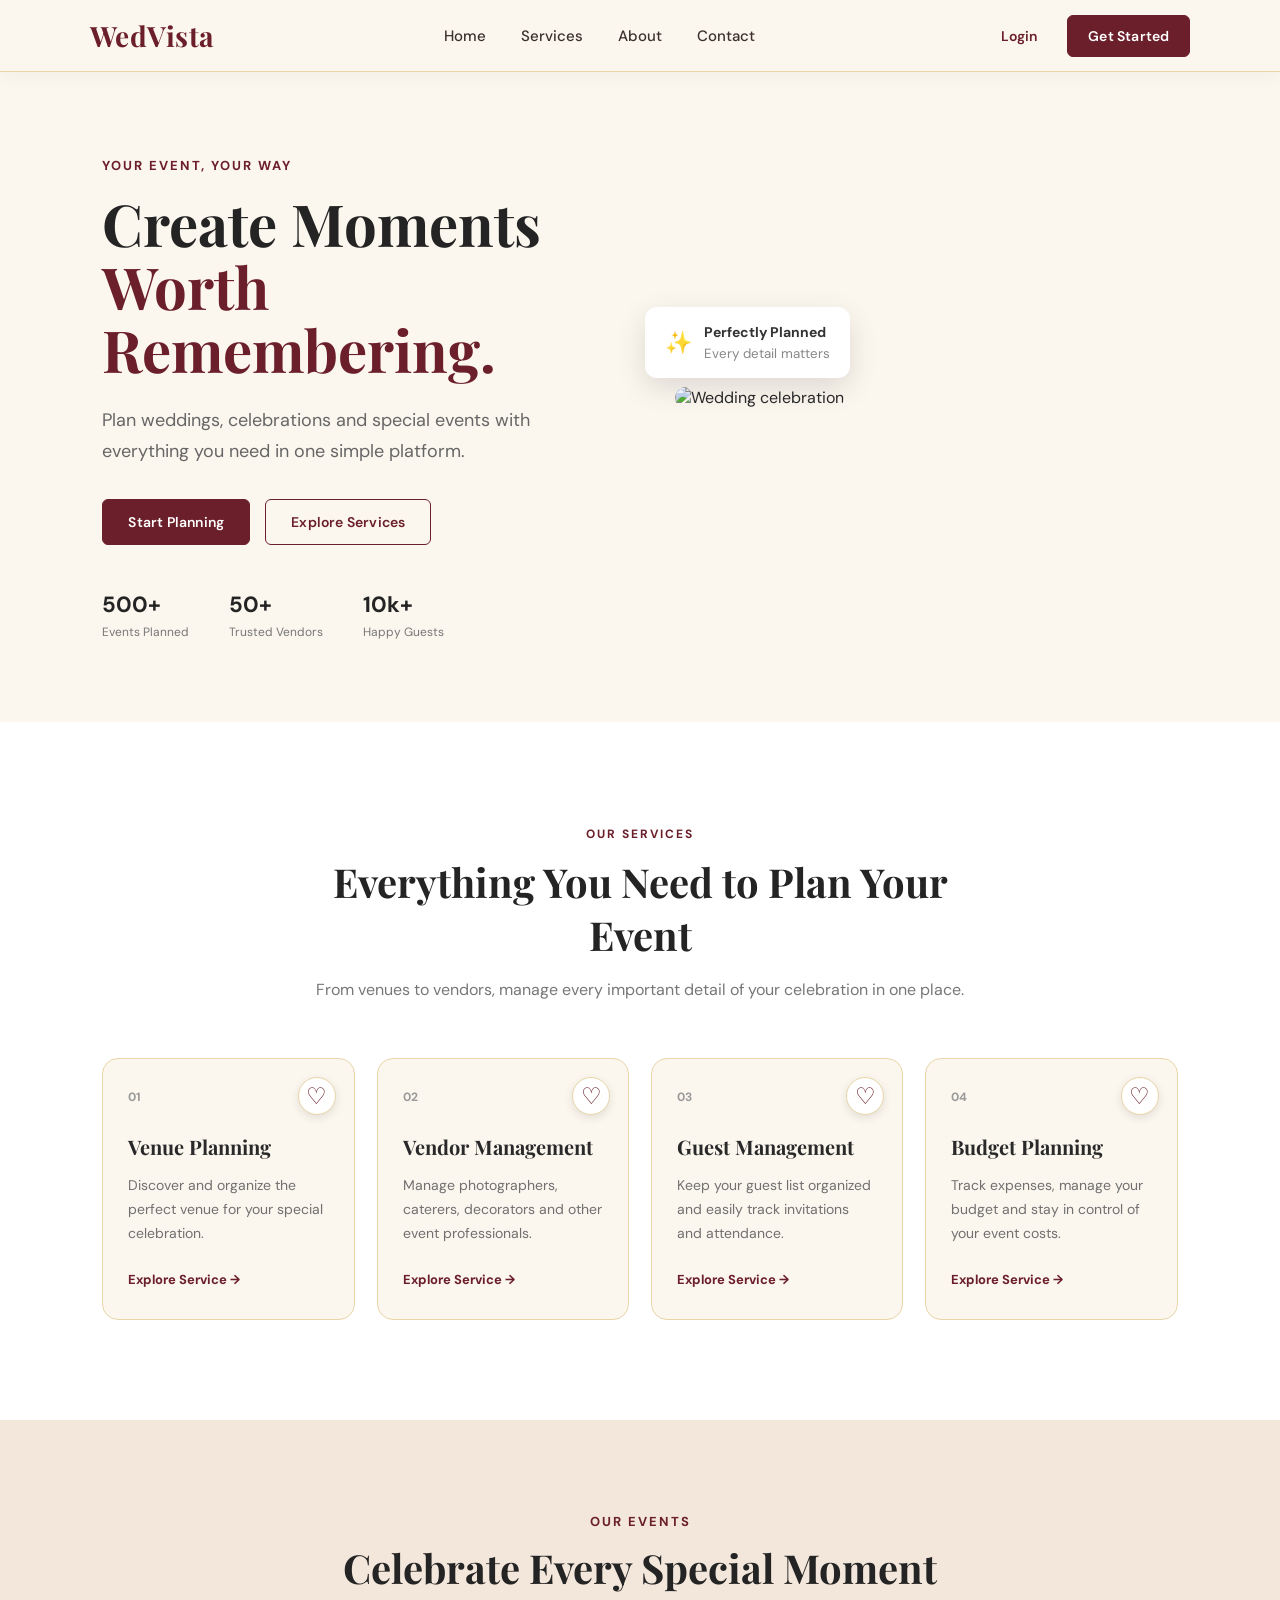
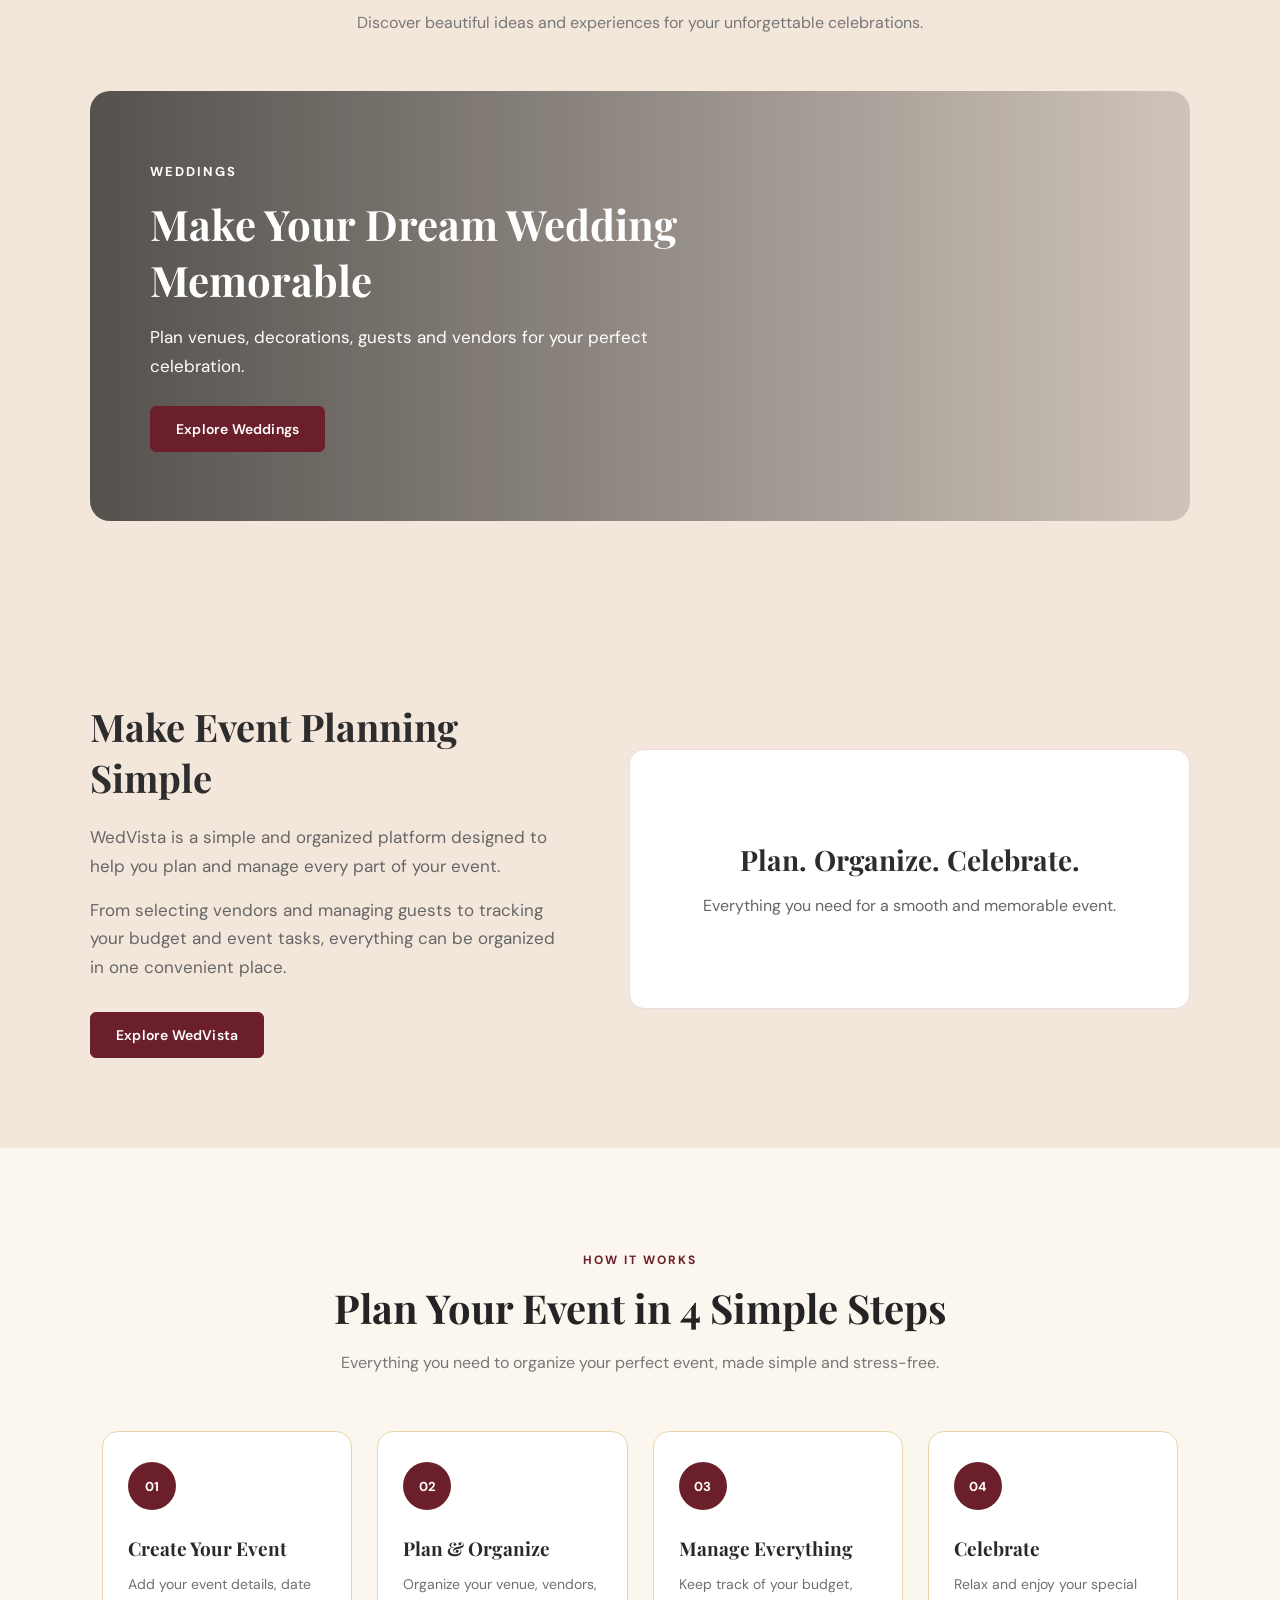
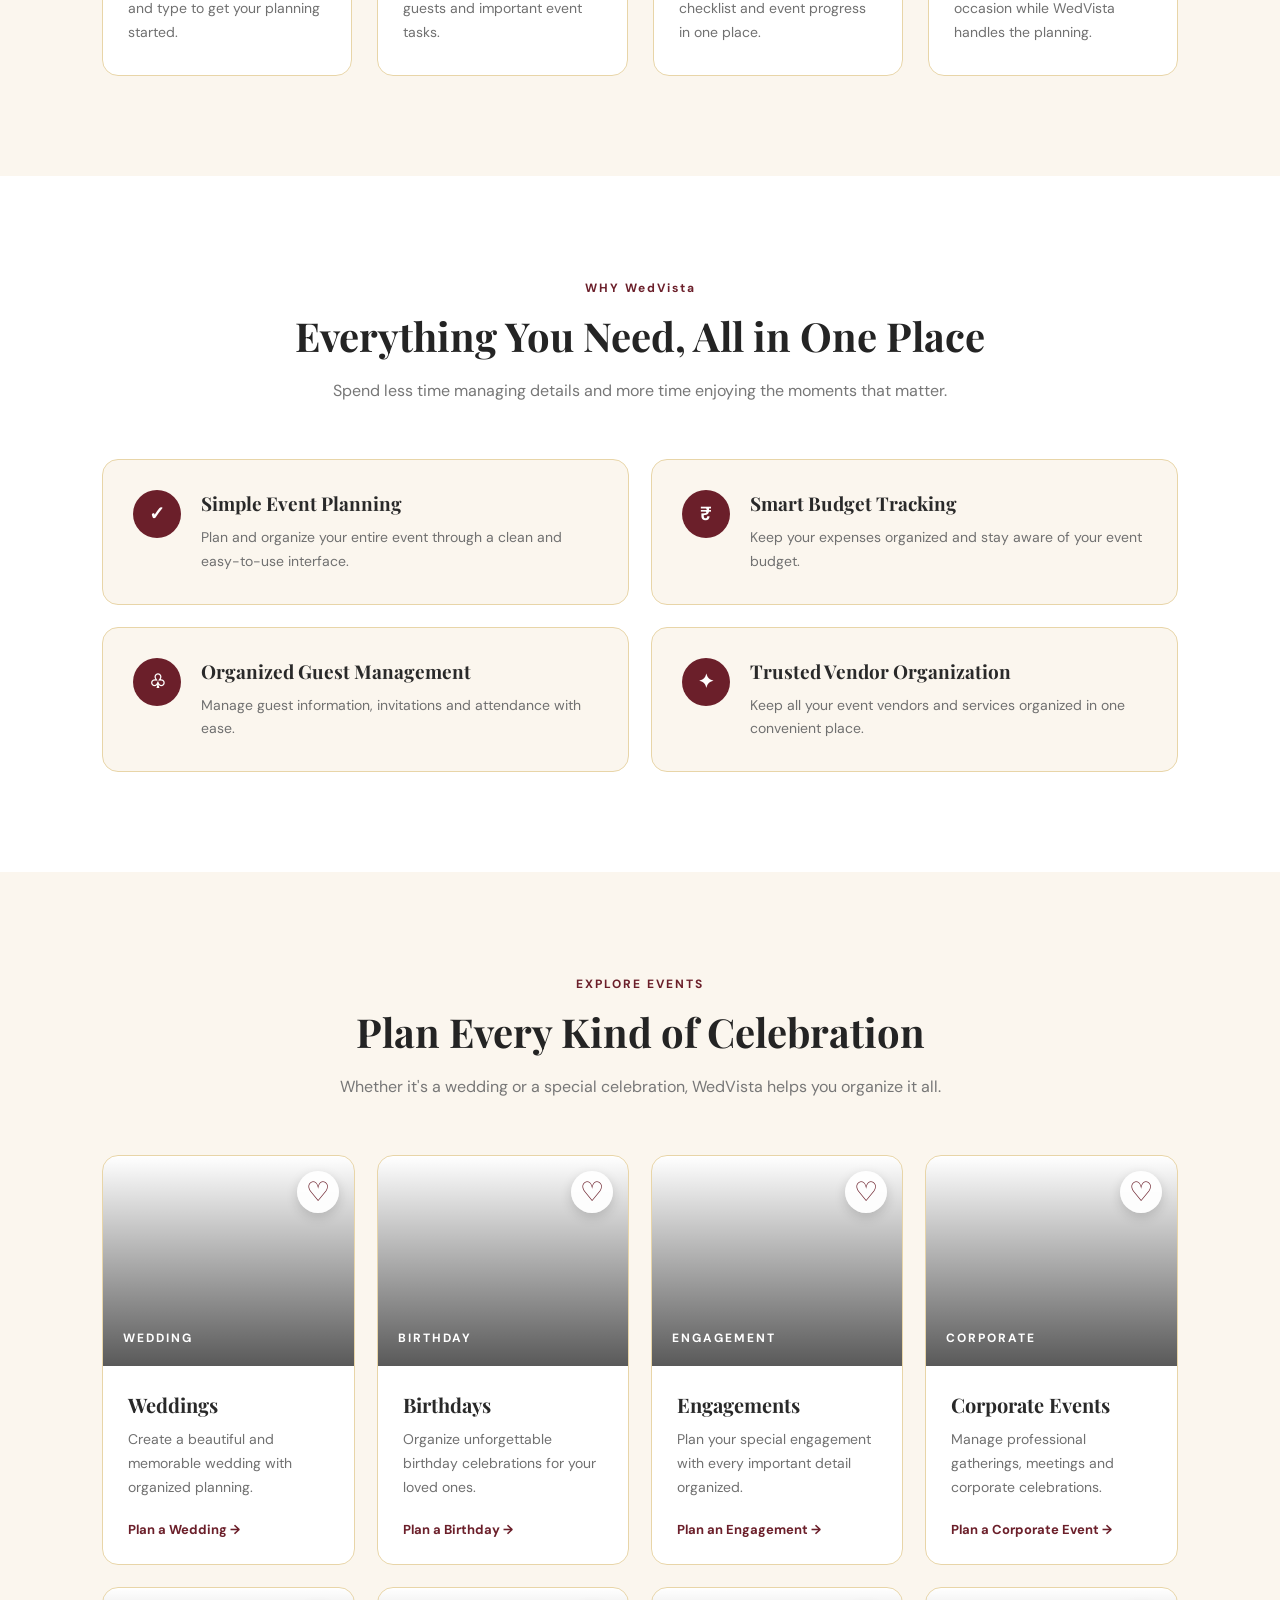
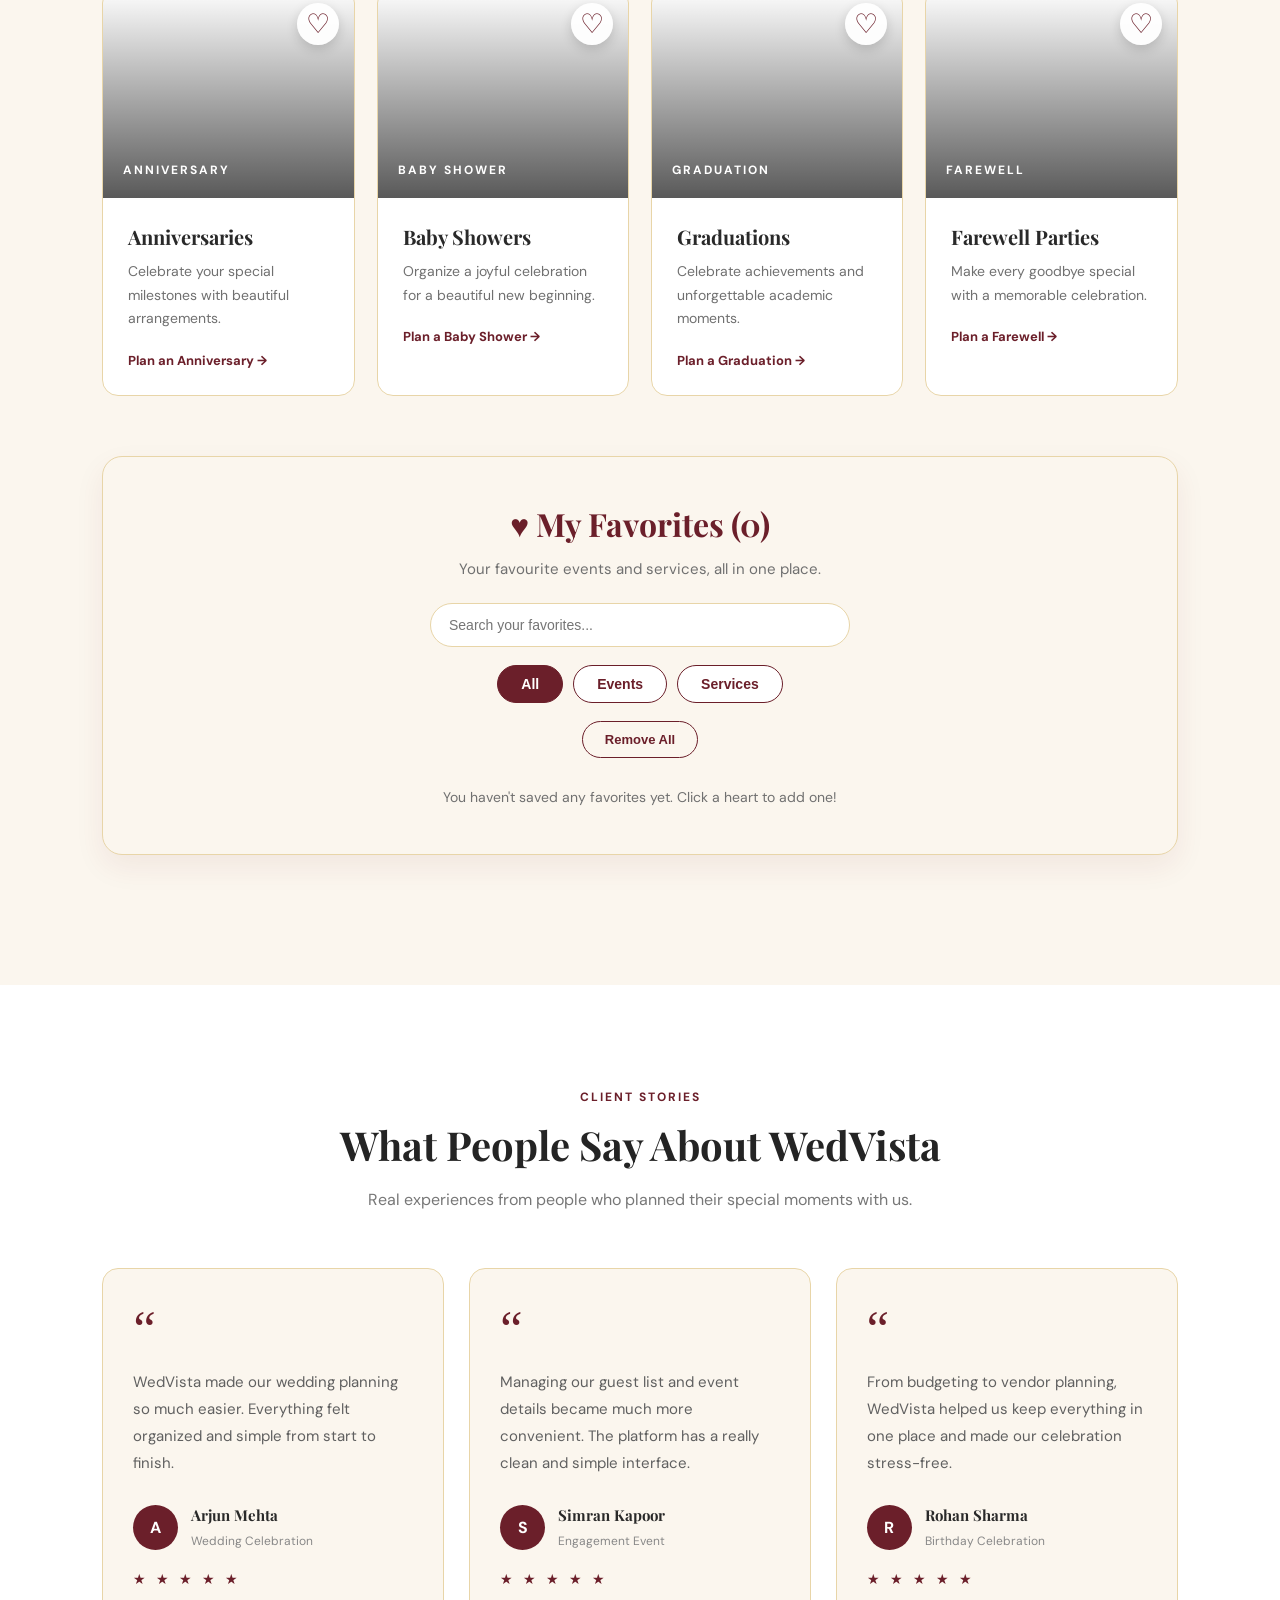
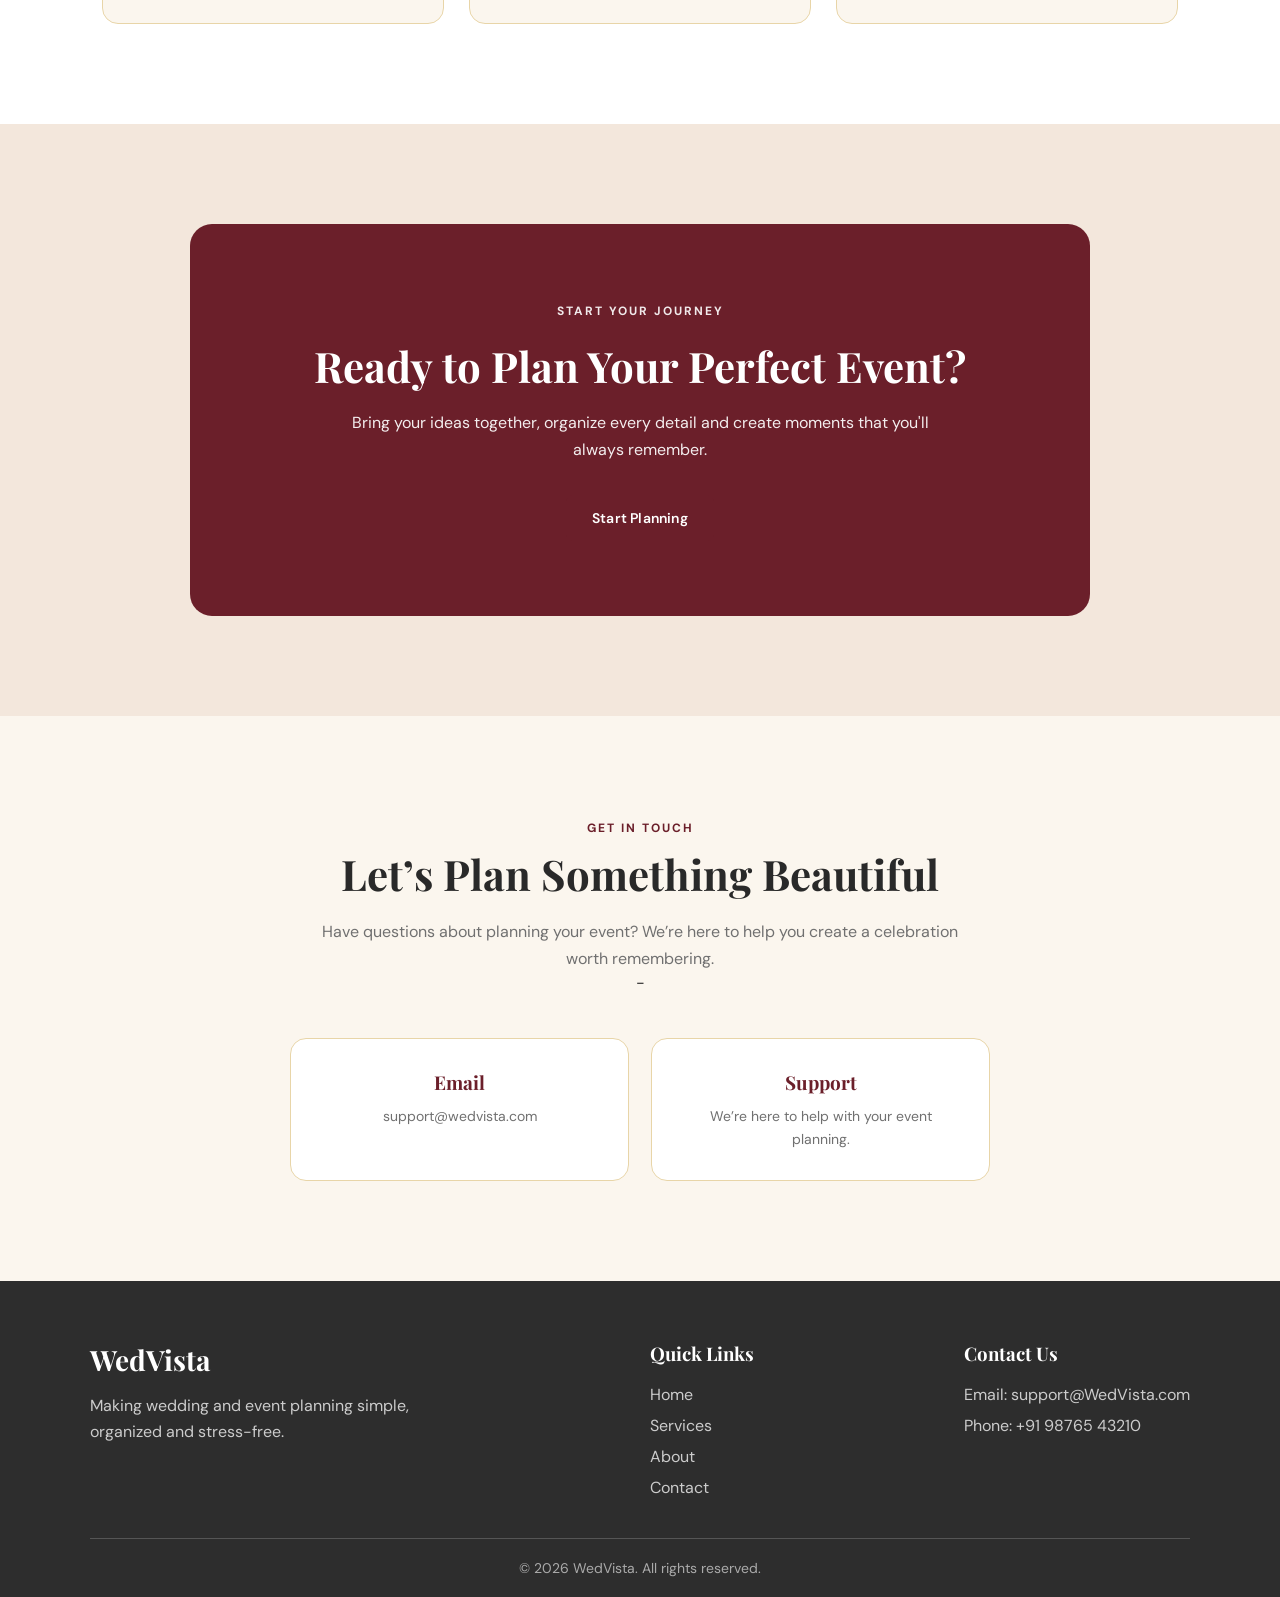
==== commit 56b1fc00: "Add advanced favorites feature to WedVista home page" ====
--- a/index.html
+++ b/index.html
@@ -1,7 +1,6 @@
 <!DOCTYPE html>
 <html lang="en">
 <head>
-
     <meta charset="UTF-8">
     <meta name="viewport" content="width=device-width, initial-scale=1.0">
     <title>Wedding & Event Planning</title>
@@ -24,12 +23,13 @@
         <li><a href="index.html">Home</a></li>
         <li><a href="#services">Services</a></li>
         <li><a href="#about">About</a></li>
-        <li><a href="#">Contact</a></li>
-        <li><a href="vendors.html">Vendors</a></li>
+        <li>
+    <a href="#contact-section">Contact</a>
+</li>    
     </ul>
 
     <div class="nav-buttons">
-        <a href="login.html" class="login-btn">Login</a>
+        <a href="login-signup.html" class="login-btn">Login</a>
         <a href="backend-not-available.html" class="signup-btn">Get Started</a>
     </div>
 
@@ -106,6 +106,13 @@
     <div class="service-container">
 
         <div class="service-card">
+
+            <button type="button"
+        class="favorite-btn"
+        data-favorite="Venue Planning"
+        aria-label="Add Venue Planning to favorites"
+        aria-pressed="false">♡</button>
+
             <div class="service-top">
                 <span class="service-number">01</span>
                 <span class="service-icon">⌂</span>
@@ -123,6 +130,13 @@
 
 
         <div class="service-card">
+
+            <button type="button"
+        class="favorite-btn"
+        data-favorite="Vendor Management"
+        aria-label="Add Vendor Management to favorites"
+        aria-pressed="false">♡</button>
+
             <div class="service-top">
                 <span class="service-number">02</span>
                 <span class="service-icon">✦</span>
@@ -140,6 +154,13 @@
 
 
         <div class="service-card">
+
+            <button type="button"
+        class="favorite-btn"
+        data-favorite="Guest Management"
+        aria-label="Add Guest Management to favorites"
+        aria-pressed="false">♡</button>
+
             <div class="service-top">
                 <span class="service-number">03</span>
                 <span class="service-icon">♧</span>
@@ -157,6 +178,13 @@
 
 
         <div class="service-card">
+
+            <button type="button"
+        class="favorite-btn"
+        data-favorite="Budget Planning"
+        aria-label="Add Budget Planning to favorites"
+        aria-pressed="false">♡</button>
+
             <div class="service-top">
                 <span class="service-number">04</span>
                 <span class="service-icon">₹</span>
@@ -394,8 +422,12 @@
 
         <div class="category-card">
             <div class="category-image wedding">
-                <span>WEDDING</span>
-            </div>
+    <span>WEDDING</span>
+    <button type="button" class="favorite-btn"
+        data-favorite="Weddings"
+        aria-label="Add Weddings to favorites"
+        aria-pressed="false">♡</button>
+</div>
 
             <div class="category-content">
                 <h3>Weddings</h3>
@@ -410,8 +442,12 @@
 
         <div class="category-card">
             <div class="category-image birthday">
-                <span>BIRTHDAY</span>
-            </div>
+    <span>BIRTHDAY</span>
+    <button type="button" class="favorite-btn"
+        data-favorite="Birthdays"
+        aria-label="Add Birthdays to favorites"
+        aria-pressed="false">♡</button>
+</div>
 
             <div class="category-content">
                 <h3>Birthdays</h3>
@@ -426,8 +462,12 @@
 
         <div class="category-card">
             <div class="category-image engagement">
-                <span>ENGAGEMENT</span>
-            </div>
+    <span>ENGAGEMENT</span>
+    <button type="button" class="favorite-btn"
+        data-favorite="Engagements"
+        aria-label="Add Engagements to favorites"
+        aria-pressed="false">♡</button>
+</div>
 
             <div class="category-content">
                 <h3>Engagements</h3>
@@ -442,8 +482,12 @@
 
         <div class="category-card">
             <div class="category-image corporate">
-                <span>CORPORATE</span>
-            </div>
+    <span>CORPORATE</span>
+    <button type="button" class="favorite-btn"
+        data-favorite="Corporate Events"
+        aria-label="Add Corporate Events to favorites"
+        aria-pressed="false">♡</button>
+</div>
 
             <div class="category-content">
                 <h3>Corporate Events</h3>
@@ -454,6 +498,80 @@
                 <a href="#">Plan a Corporate Event →</a>
             </div>
         </div>
+
+
+<!-- ANNIVERSARY CARD -->
+<div class="category-card">
+    <button type="button" class="favorite-btn"
+        data-favorite="Anniversary"
+        aria-label="Add Anniversary to favorites"
+        aria-pressed="false">♡</button>
+
+    <div class="category-image anniversary">
+        <span>ANNIVERSARY</span>
+    </div>
+
+    <div class="category-content">
+        <h3>Anniversaries</h3>
+        <p>Celebrate your special milestones with beautiful arrangements.</p>
+        <a href="#">Plan an Anniversary →</a>
+    </div>
+</div>
+
+<!-- BABY SHOWER CARD -->
+<div class="category-card">
+    <button type="button" class="favorite-btn"
+        data-favorite="Baby Shower"
+        aria-label="Add Baby Shower to favorites"
+        aria-pressed="false">♡</button>
+
+    <div class="category-image baby-shower">
+        <span>BABY SHOWER</span>
+    </div>
+
+    <div class="category-content">
+        <h3>Baby Showers</h3>
+        <p>Organize a joyful celebration for a beautiful new beginning.</p>
+        <a href="#">Plan a Baby Shower →</a>
+    </div>
+</div>
+
+<!-- GRADUATION CARD -->
+<div class="category-card">
+    <button type="button" class="favorite-btn"
+        data-favorite="Graduation"
+        aria-label="Add Graduation to favorites"
+        aria-pressed="false">♡</button>
+
+    <div class="category-image graduation">
+        <span>GRADUATION</span>
+    </div>
+
+    <div class="category-content">
+        <h3>Graduations</h3>
+        <p>Celebrate achievements and unforgettable academic moments.</p>
+        <a href="#">Plan a Graduation →</a>
+    </div>
+</div>
+
+<!-- FAREWELL CARD -->
+<div class="category-card">
+    <button type="button" class="favorite-btn"
+        data-favorite="Farewell"
+        aria-label="Add Farewell to favorites"
+        aria-pressed="false">♡</button>
+
+    <div class="category-image farewell">
+        <span>FAREWELL</span>
+    </div>
+
+    <div class="category-content">
+        <h3>Farewell Parties</h3>
+        <p>Make every goodbye special with a memorable celebration.</p>
+        <a href="#">Plan a Farewell →</a>
+    </div>
+</div>
+
 
     </div>
 
@@ -565,7 +683,51 @@
             and create moments that you'll always remember.
         </p>
 
-        <a href="login.html" class="hero-btn">Start Planning</a>
+        <a href="login-signup.html" class="hero-btn">Start Planning</a>
+    </div>
+
+</section>
+
+<!-- ============================= -->
+<!-- CONTACT SECTION -->
+<!-- ============================= -->
+
+<section class="contact-section" id="contact-section">
+
+    <div class="contact-content">
+
+        <span>GET IN TOUCH</span>
+
+        <h2>Let’s Plan Something Beautiful</h2>
+
+        <p>
+            Have questions about planning your event?
+            We’re here to help you create a celebration
+            worth remembering.
+        </p>
+-
+        <div class="contact-details">
+
+            <div class="contact-item">
+
+                <h3>Email</h3>
+
+                <p>support@wedvista.com</p>
+
+            </div>
+
+            <div class="contact-item">
+
+                <h3>Support</h3>
+
+                <p>
+                    We’re here to help with your event planning.
+                </p>
+
+            </div>
+
+        </div>
+
     </div>
 
 </section>
@@ -603,5 +765,6 @@
     </div>
 
 </footer>
+<script src="script.js"></script>
 </body>
 </html>
--- a/css/home.css
+++ b/css/home.css
@@ -1641,4 +1641,474 @@
 .logo a:hover {
     color: #54151f;
     transform: translateY(-1px);
-}+}
+
+/* ============================= */
+/* CONTACT SECTION */
+/* ============================= */
+
+html {
+    scroll-behavior: smooth;
+}
+
+#contact-section {
+    scroll-margin-top: 80px;
+}
+
+.contact-section {
+    padding: 100px 8%;
+    background-color: #FBF6EE;
+}
+
+.contact-content {
+    max-width: 900px;
+    margin: 0 auto;
+    text-align: center;
+}
+
+.contact-content > span {
+    color: #6B1F2A;
+    font-size: 12px;
+    font-weight: 700;
+    letter-spacing: 2px;
+}
+
+.contact-content h2 {
+    margin: 12px 0 18px;
+    font-size: 42px;
+    line-height: 1.2;
+    color: #292929;
+}
+
+.contact-content > p {
+    max-width: 650px;
+    margin: 0 auto;
+    color: #707070;
+    font-size: 16px;
+    line-height: 1.7;
+}
+
+.contact-details {
+    max-width: 700px;
+    margin: 45px auto 0;
+    display: grid;
+    grid-template-columns: repeat(2, 1fr);
+    gap: 22px;
+}
+
+.contact-item {
+    padding: 30px;
+    background-color: white;
+    border: 1px solid #E8D5A8;
+    border-radius: 16px;
+    transition: 0.3s ease;
+}
+
+.contact-item:hover {
+    transform: translateY(-7px);
+    box-shadow: 0 18px 35px rgba(0, 0, 0, 0.08);
+}
+
+.contact-item h3 {
+    margin-bottom: 10px;
+    font-size: 19px;
+    color: #6B1F2A;
+}
+
+.contact-item p {
+    color: #707070;
+    font-size: 14px;
+    line-height: 1.6;
+}
+
+/* MOBILE */
+
+@media (max-width: 700px) {
+
+    .contact-section {
+        padding: 70px 6%;
+    }
+
+    .contact-content h2 {
+        font-size: 32px;
+    }
+
+    .contact-details {
+        grid-template-columns: 1fr;
+    }
+
+}
+
+
+
+
+/* ============================= */
+/* WEDVISTA FAVORITE HEART BUTTON */
+/* ============================= */
+
+.category-image {
+    position: relative;
+}
+
+.favorite-btn {
+    position: absolute;
+    top: 15px;
+    right: 15px;
+    width: 42px;
+    height: 42px;
+    display: flex;
+    align-items: center;
+    justify-content: center;
+    border: none;
+    border-radius: 50%;
+    background-color: rgba(255, 255, 255, 0.95);
+    color: #6B1F2A;
+    font-size: 27px;
+    cursor: pointer;
+    z-index: 2;
+    transition: all 0.3s ease;
+    box-shadow: 0 4px 12px rgba(0, 0, 0, 0.15);
+}
+
+.favorite-btn:hover {
+    transform: scale(1.12);
+    background-color: #6B1F2A;
+    color: white;
+}
+
+.favorite-btn.active {
+    background-color: #6B1F2A;
+    color: white;
+    transform: scale(1.08);
+}
+
+
+
+/* ================================= */
+/* WEDVISTA MY FAVORITES SECTION */
+/* ================================= */
+
+.my-favorites {
+    margin: 60px auto 20px;
+    padding: 35px;
+    max-width: 1100px;
+    background: #FBF6EE;
+    border: 1px solid #E8D5A8;
+    border-radius: 18px;
+    text-align: center;
+    box-shadow: 0 8px 25px rgba(107, 31, 42, 0.07);
+}
+
+.my-favorites h2 {
+    color: #6B1F2A;
+    font-size: 30px;
+    margin-bottom: 12px;
+}
+
+.my-favorites > p {
+    color: #707070;
+    font-size: 15px;
+    line-height: 1.6;
+    margin-bottom: 22px;
+}
+
+.favorite-list {
+    display: flex;
+    justify-content: center;
+    flex-wrap: wrap;
+    gap: 14px;
+}
+
+.favorite-item {
+    display: inline-flex;
+    align-items: center;
+    gap: 8px;
+    padding: 12px 20px;
+    background: white;
+    color: #6B1F2A;
+    border: 1px solid #E8D5A8;
+    border-radius: 30px;
+    font-size: 14px;
+    font-weight: 600;
+    transition: all 0.3s ease;
+}
+
+.favorite-item:hover {
+    transform: translateY(-3px);
+    box-shadow: 0 6px 15px rgba(107, 31, 42, 0.12);
+}
+
+
+/* FAVORITE BUTTON POSITION IN SERVICE CARDS */
+
+.service-card {
+    position: relative;
+}
+
+.service-card .favorite-btn {
+    top: 15px;
+    right: 15px;
+}
+
+
+
+/* FIX SERVICE CARD FAVORITE BUTTON POSITION */
+
+.service-card {
+    position: relative;
+    overflow: hidden;
+}
+
+/* Remove old decorative icon that overlaps the heart */
+.service-card .service-icon {
+    display: none;
+}
+
+/* Proper favorite button position */
+.service-card .favorite-btn {
+    position: absolute;
+    top: 18px;
+    right: 18px;
+    width: 38px;
+    height: 38px;
+    z-index: 10;
+    display: flex;
+    align-items: center;
+    justify-content: center;
+    border: 1px solid #E8D5A8;
+    border-radius: 50%;
+    background: white;
+    color: #6B1F2A;
+    font-size: 23px;
+    cursor: pointer;
+    box-shadow: 0 3px 10px rgba(0, 0, 0, 0.10);
+}
+
+.service-card .favorite-btn:hover {
+    background: #6B1F2A;
+    color: white;
+    transform: scale(1.1);
+}
+
+.service-card .favorite-btn.active {
+    background: #6B1F2A;
+    color: white;
+}
+
+
+
+/* NEW EVENT CATEGORY IMAGES */
+
+.anniversary {
+    background-image: url("https://images.unsplash.com/photo-1519741497674-611481863552?auto=format&fit=crop&w=700&q=80");
+}
+
+.baby-shower {
+    background-image: url("https://images.unsplash.com/photo-1519689680058-324335c77eba?auto=format&fit=crop&w=700&q=80");
+}
+
+
+.graduation {
+    background-image: url("https://images.unsplash.com/photo-1523580494863-6f3031224c94?auto=format&fit=crop&w=700&q=80");
+    background-size: cover;
+    background-position: center;
+}
+
+
+.farewell {
+    background-image: url("https://images.unsplash.com/photo-1511795409834-ef04bbd61622?auto=format&fit=crop&w=700&q=80");
+}
+
+
+/* ===================================== */
+/* WEDVISTA SMART FAVORITES DESIGN */
+/* ===================================== */
+
+.my-favorites {
+    margin: 60px auto 30px;
+    padding: 45px 35px;
+    max-width: 1100px;
+    background: #FBF6EE;
+    border: 1px solid #E8D5A8;
+    border-radius: 20px;
+    text-align: center;
+    box-shadow: 0 12px 30px rgba(107, 31, 42, 0.07);
+}
+
+.my-favorites h2 {
+    color: #6B1F2A;
+    font-size: 32px;
+    margin-bottom: 12px;
+}
+
+.favorite-description {
+    color: #707070;
+    font-size: 15px;
+    margin-bottom: 28px;
+}
+
+.favorite-controls {
+    display: flex;
+    flex-direction: column;
+    align-items: center;
+    gap: 18px;
+    margin-bottom: 28px;
+}
+
+#favorite-search {
+    width: 100%;
+    max-width: 420px;
+    padding: 13px 18px;
+    border: 1px solid #E8D5A8;
+    border-radius: 30px;
+    background: white;
+    color: #292929;
+    font-size: 14px;
+    outline: none;
+    transition: 0.3s ease;
+}
+
+#favorite-search:focus {
+    border-color: #6B1F2A;
+    box-shadow: 0 0 0 3px rgba(107, 31, 42, 0.10);
+}
+
+.favorite-filters {
+    display: flex;
+    justify-content: center;
+    flex-wrap: wrap;
+    gap: 10px;
+}
+
+.filter-btn {
+    padding: 10px 23px;
+    border: 1px solid #6B1F2A;
+    border-radius: 25px;
+    background: white;
+    color: #6B1F2A;
+    font-size: 14px;
+    font-weight: 600;
+    cursor: pointer;
+    transition: 0.3s ease;
+}
+
+.filter-btn:hover,
+.filter-btn.active {
+    background: #6B1F2A;
+    color: white;
+}
+
+#remove-all-favorites {
+    padding: 10px 22px;
+    border: 1px solid #6B1F2A;
+    border-radius: 25px;
+    background: transparent;
+    color: #6B1F2A;
+    font-size: 13px;
+    font-weight: 600;
+    cursor: pointer;
+    transition: 0.3s ease;
+}
+
+#remove-all-favorites:hover {
+    background: #6B1F2A;
+    color: white;
+}
+
+.favorite-list {
+    display: flex;
+    justify-content: center;
+    flex-wrap: wrap;
+    gap: 14px;
+}
+
+.favorite-item {
+    display: inline-flex;
+    align-items: center;
+    gap: 12px;
+    padding: 12px 16px 12px 20px;
+    background: white;
+    color: #6B1F2A;
+    border: 1px solid #E8D5A8;
+    border-radius: 30px;
+    font-size: 14px;
+    font-weight: 600;
+    transition: 0.3s ease;
+}
+
+.favorite-item:hover {
+    transform: translateY(-3px);
+    box-shadow: 0 6px 15px rgba(107, 31, 42, 0.10);
+}
+
+.remove-favorite {
+    width: 25px;
+    height: 25px;
+    border: none;
+    border-radius: 50%;
+    background: #F3E7DC;
+    color: #6B1F2A;
+    font-size: 19px;
+    cursor: pointer;
+    transition: 0.3s ease;
+}
+
+.remove-favorite:hover {
+    background: #6B1F2A;
+    color: white;
+}
+
+#favorite-results {
+    color: #707070;
+    font-size: 14px;
+    line-height: 1.6;
+}
+
+/* TOAST NOTIFICATION */
+
+.favorite-toast {
+    position: fixed;
+    right: 25px;
+    bottom: 25px;
+    z-index: 9999;
+    padding: 15px 24px;
+    border-radius: 10px;
+    background: #6B1F2A;
+    color: white;
+    font-size: 14px;
+    font-weight: 600;
+    box-shadow: 0 8px 25px rgba(0, 0, 0, 0.18);
+    opacity: 0;
+    visibility: hidden;
+    transform: translateY(15px);
+    transition: 0.3s ease;
+}
+
+.favorite-toast.show {
+    opacity: 1;
+    visibility: visible;
+    transform: translateY(0);
+}
+
+/* MOBILE RESPONSIVE */
+
+@media (max-width: 600px) {
+    .my-favorites {
+        padding: 30px 18px;
+    }
+
+    .my-favorites h2 {
+        font-size: 25px;
+    }
+
+    #favorite-search {
+        max-width: 100%;
+    }
+
+    .favorite-toast {
+        right: 15px;
+        left: 15px;
+        bottom: 15px;
+        text-align: center;
+    }
+}
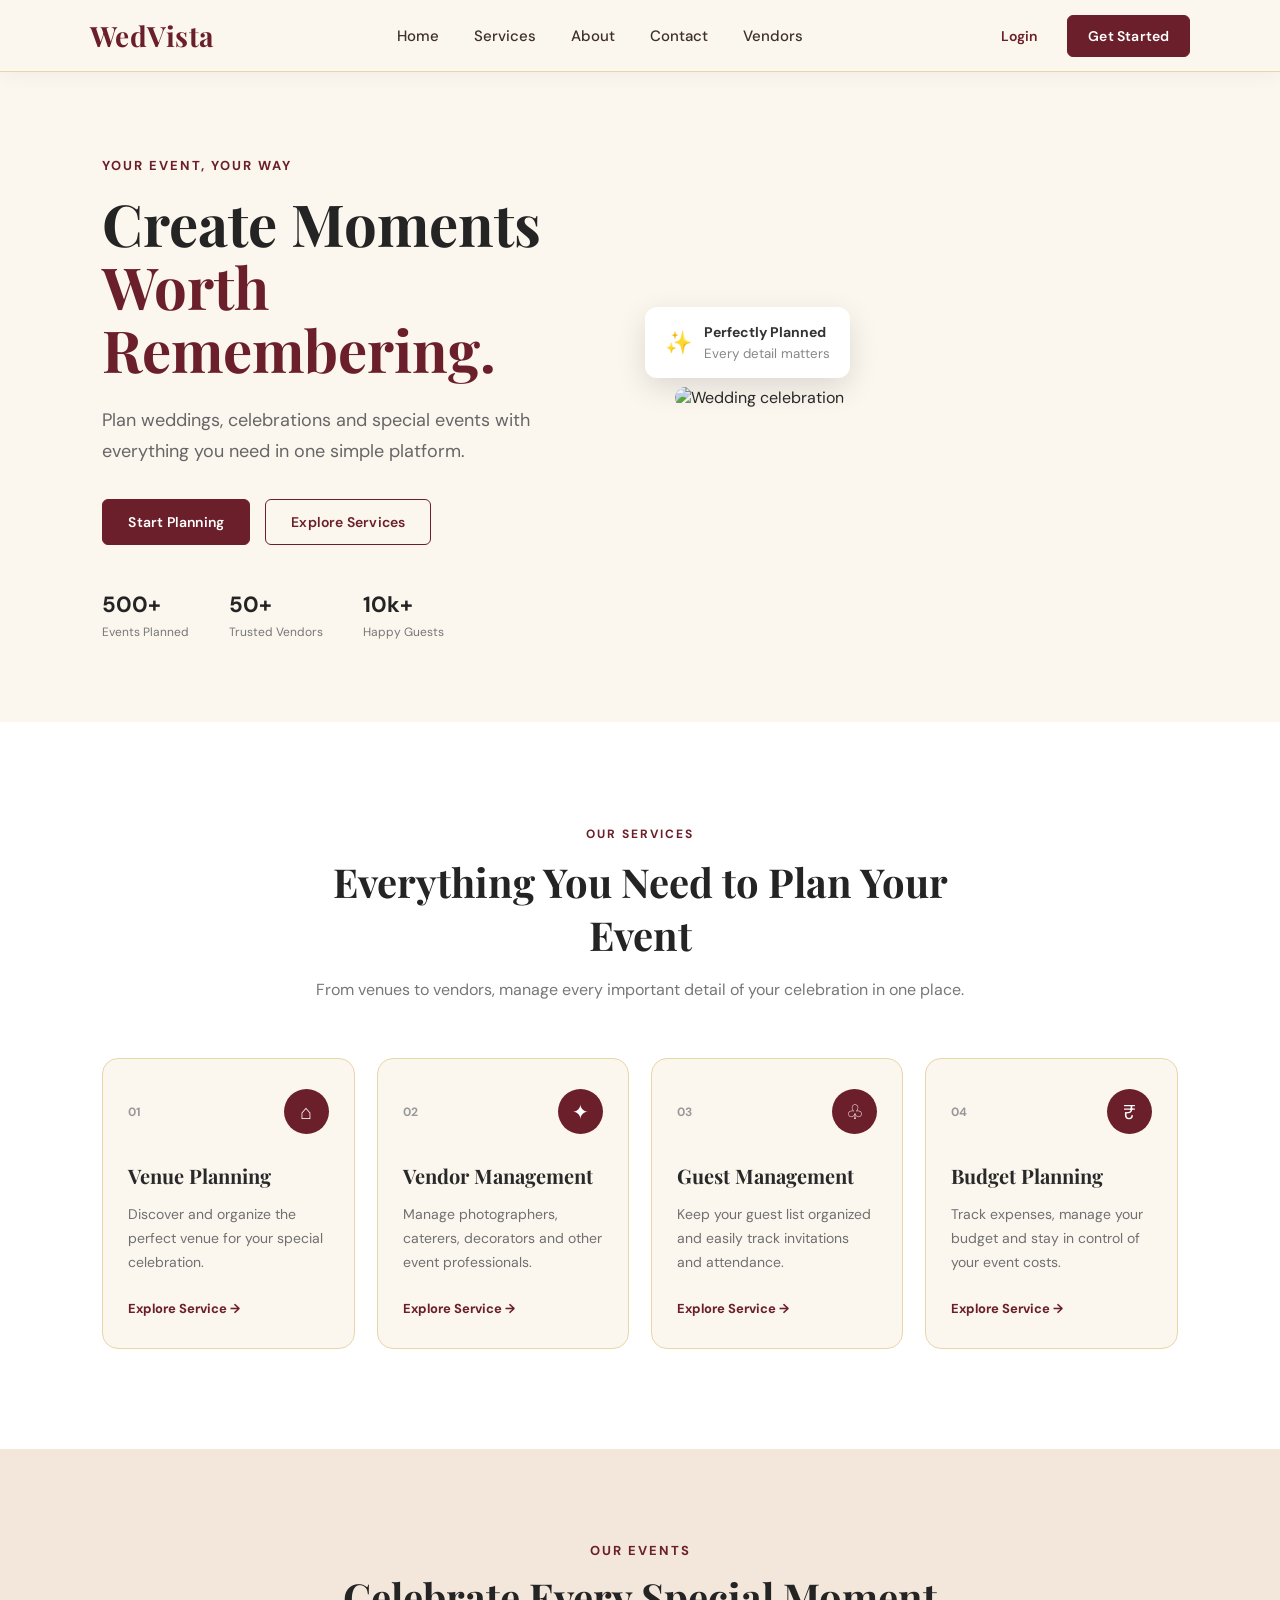
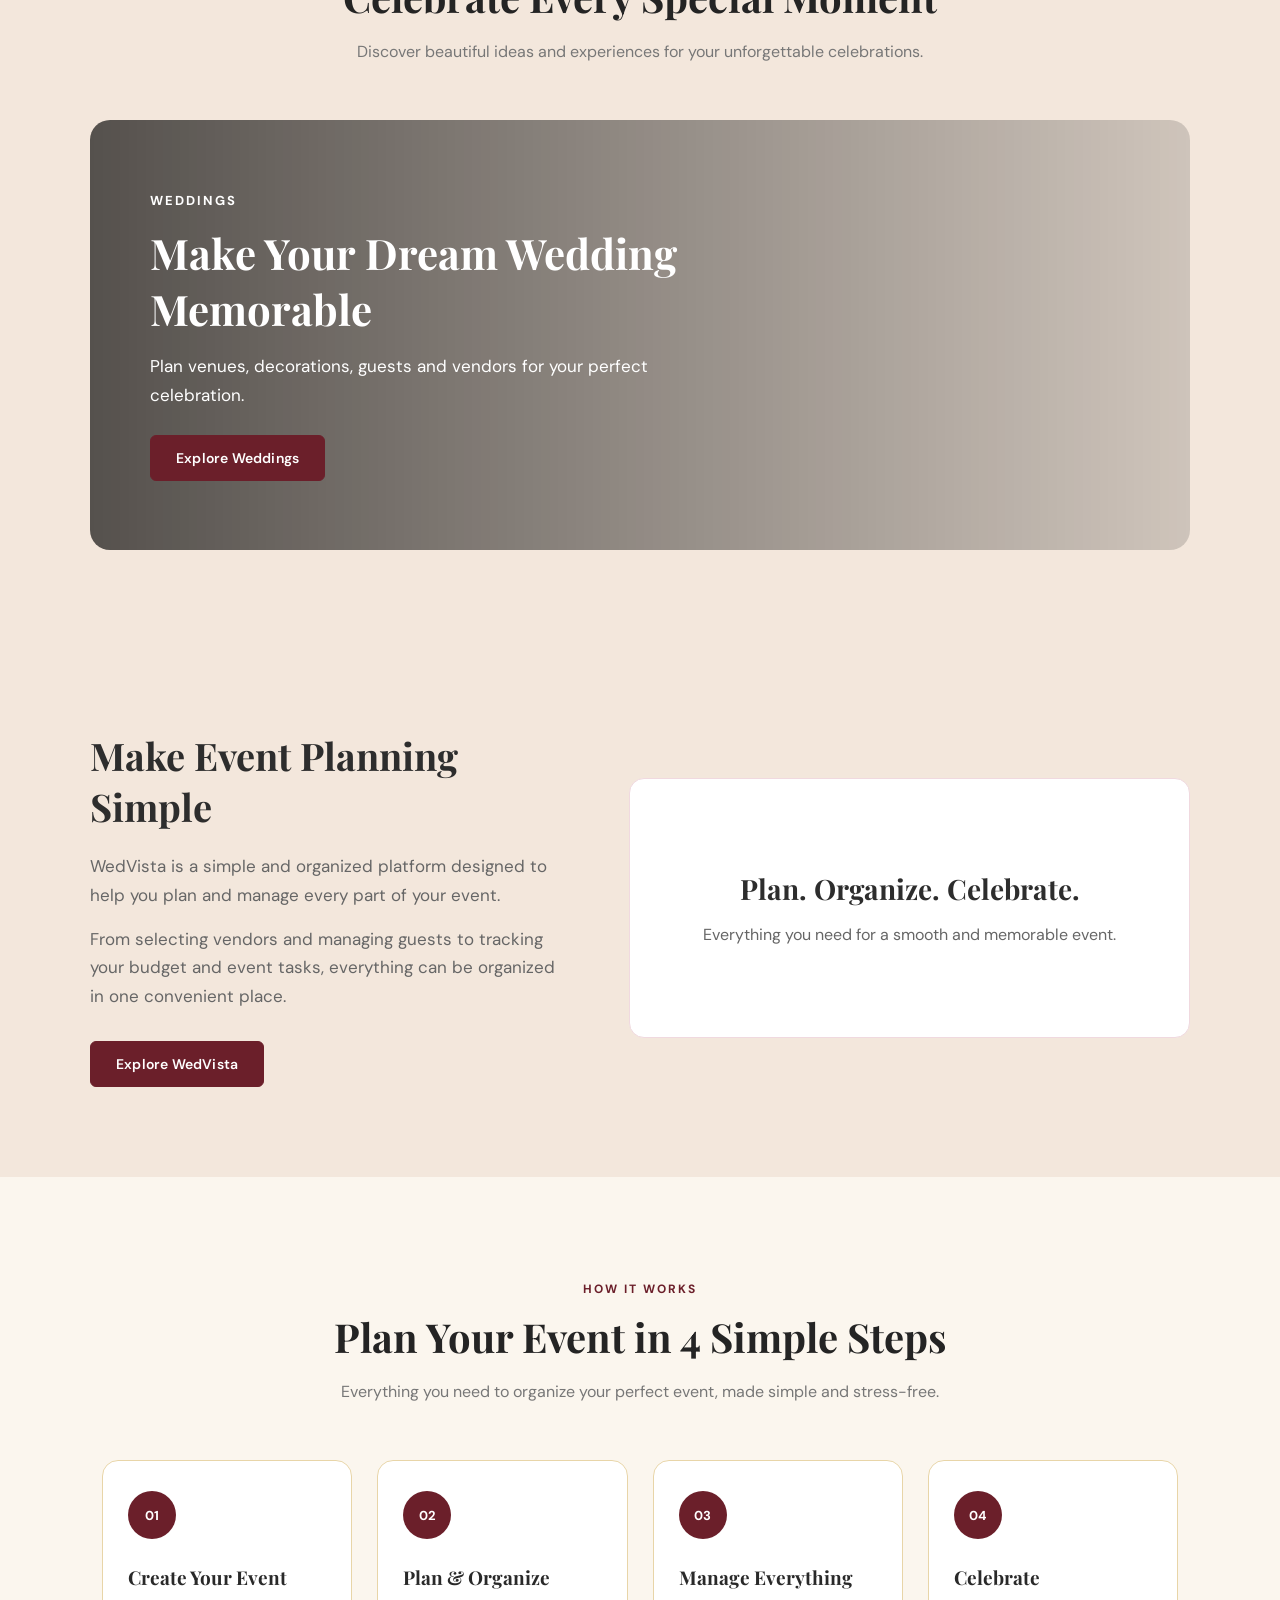
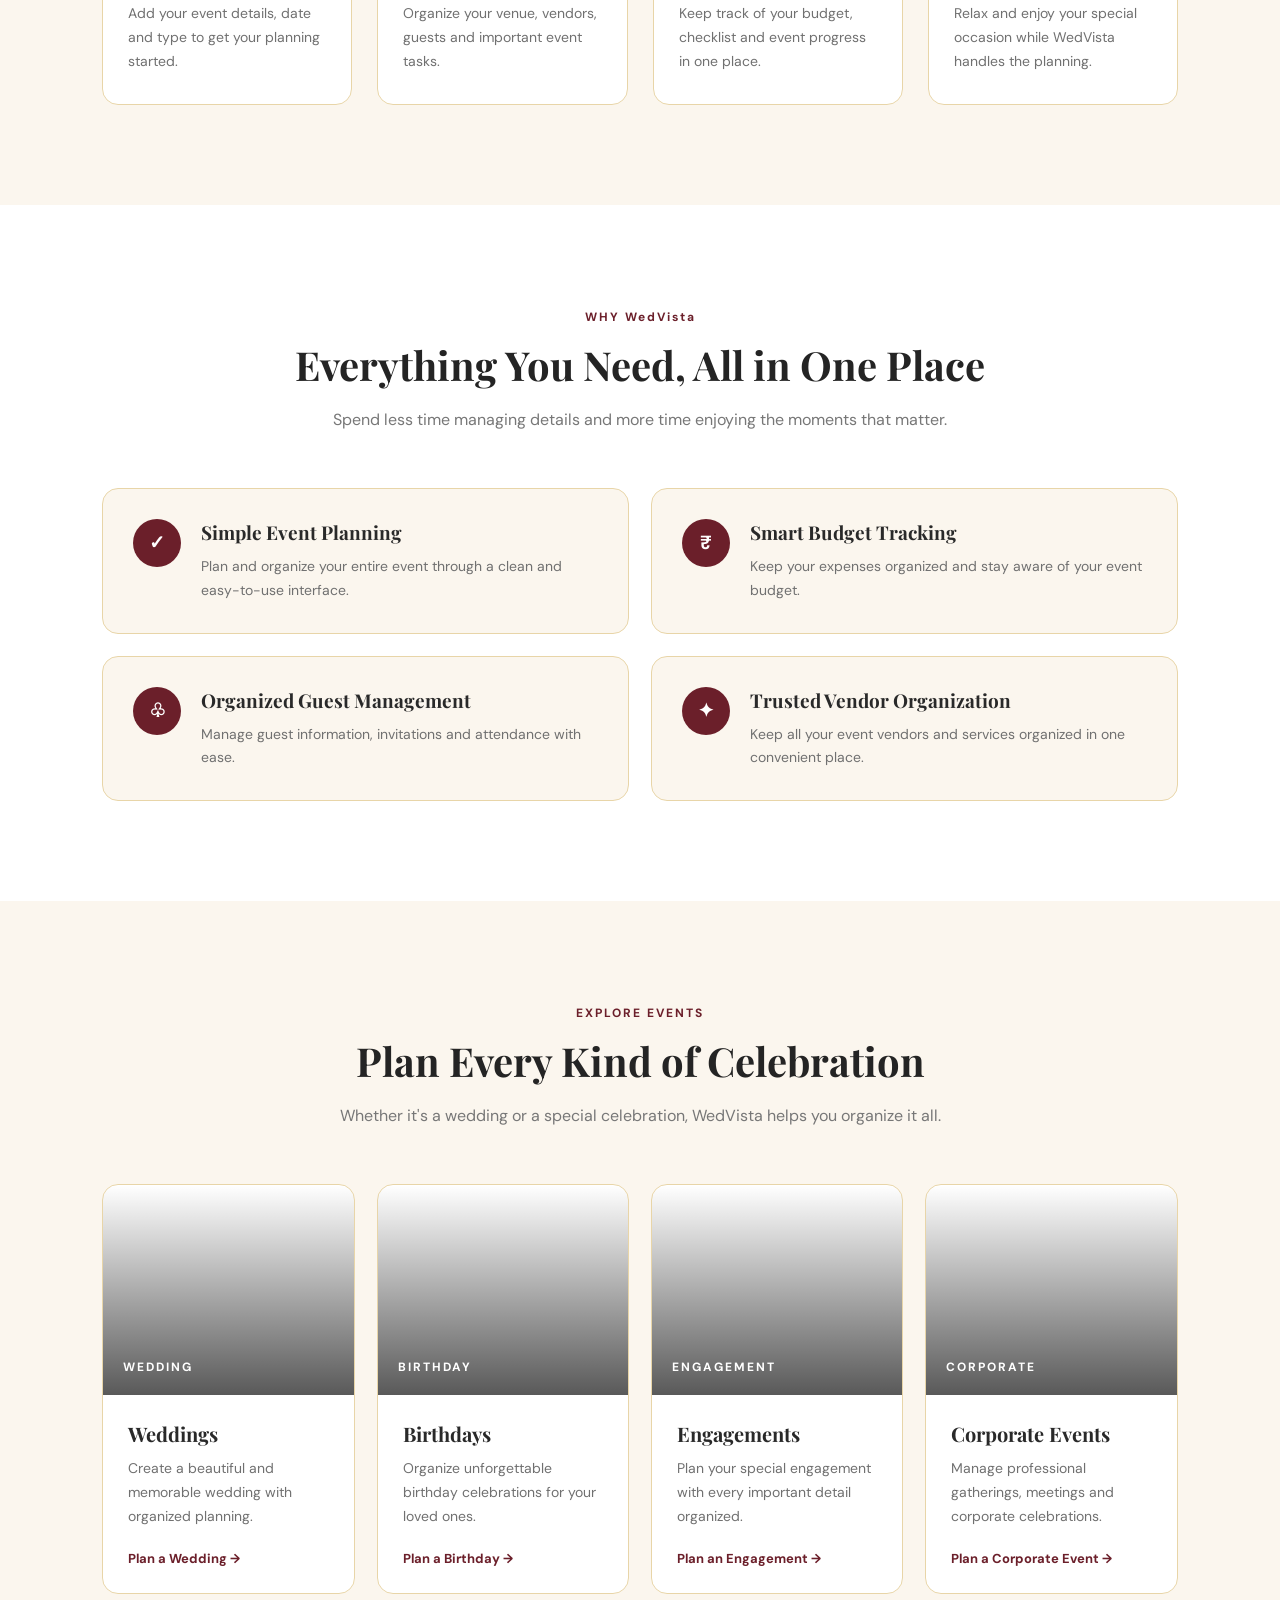
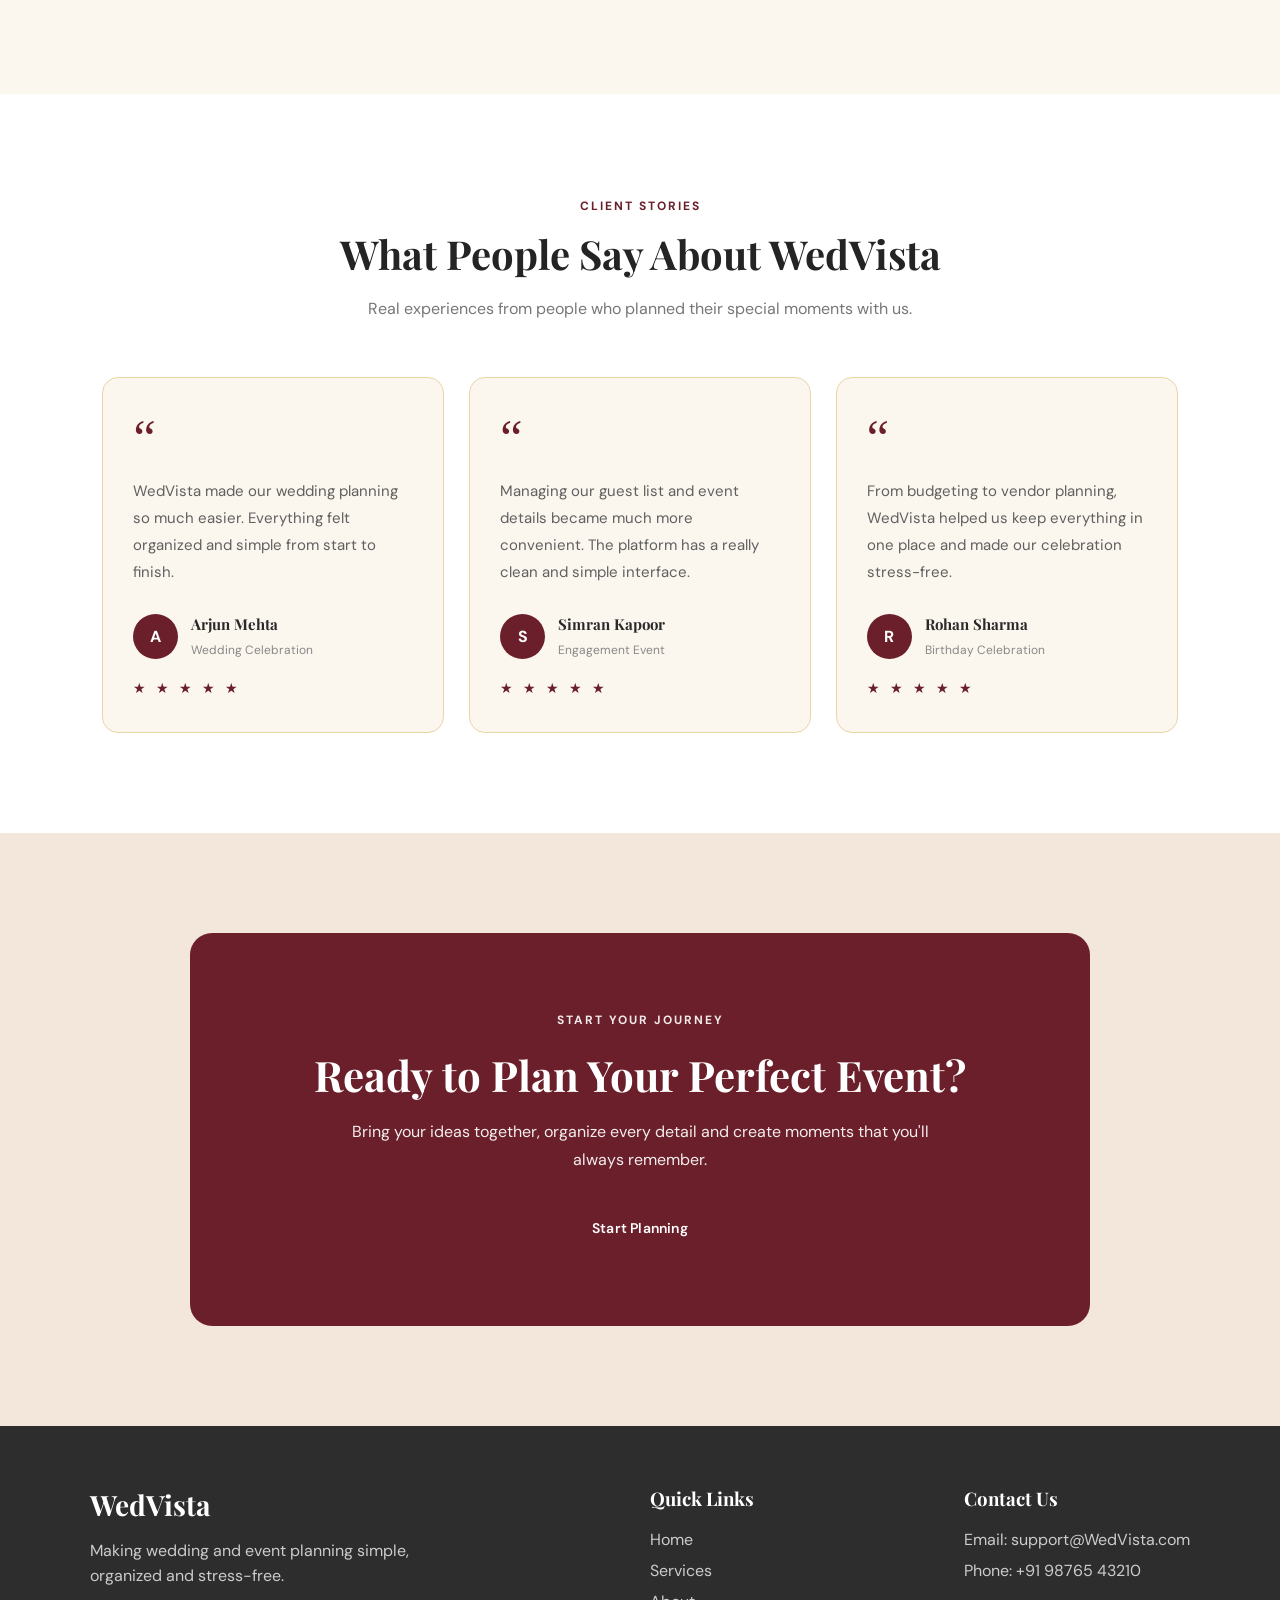
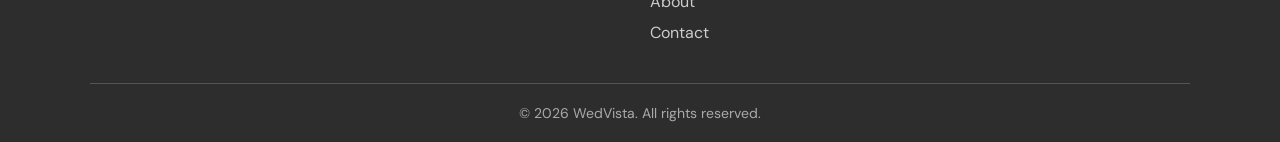
==== commit 33b47640: "Merge pull request #5 from KashishVarshney-star123/dev Dev" ====
--- a/index.html
+++ b/index.html
@@ -1,6 +1,7 @@
 <!DOCTYPE html>
 <html lang="en">
 <head>
+
     <meta charset="UTF-8">
     <meta name="viewport" content="width=device-width, initial-scale=1.0">
     <title>Wedding & Event Planning</title>
@@ -23,13 +24,12 @@
         <li><a href="index.html">Home</a></li>
         <li><a href="#services">Services</a></li>
         <li><a href="#about">About</a></li>
-        <li>
-    <a href="#contact-section">Contact</a>
-</li>    
+        <li><a href="#">Contact</a></li>
+        <li><a href="vendors.html">Vendors</a></li>
     </ul>
 
     <div class="nav-buttons">
-        <a href="login-signup.html" class="login-btn">Login</a>
+        <a href="login.html" class="login-btn">Login</a>
         <a href="backend-not-available.html" class="signup-btn">Get Started</a>
     </div>
 
@@ -106,13 +106,6 @@
     <div class="service-container">
 
         <div class="service-card">
-
-            <button type="button"
-        class="favorite-btn"
-        data-favorite="Venue Planning"
-        aria-label="Add Venue Planning to favorites"
-        aria-pressed="false">♡</button>
-
             <div class="service-top">
                 <span class="service-number">01</span>
                 <span class="service-icon">⌂</span>
@@ -130,13 +123,6 @@
 
 
         <div class="service-card">
-
-            <button type="button"
-        class="favorite-btn"
-        data-favorite="Vendor Management"
-        aria-label="Add Vendor Management to favorites"
-        aria-pressed="false">♡</button>
-
             <div class="service-top">
                 <span class="service-number">02</span>
                 <span class="service-icon">✦</span>
@@ -154,13 +140,6 @@
 
 
         <div class="service-card">
-
-            <button type="button"
-        class="favorite-btn"
-        data-favorite="Guest Management"
-        aria-label="Add Guest Management to favorites"
-        aria-pressed="false">♡</button>
-
             <div class="service-top">
                 <span class="service-number">03</span>
                 <span class="service-icon">♧</span>
@@ -178,13 +157,6 @@
 
 
         <div class="service-card">
-
-            <button type="button"
-        class="favorite-btn"
-        data-favorite="Budget Planning"
-        aria-label="Add Budget Planning to favorites"
-        aria-pressed="false">♡</button>
-
             <div class="service-top">
                 <span class="service-number">04</span>
                 <span class="service-icon">₹</span>
@@ -422,12 +394,8 @@
 
         <div class="category-card">
             <div class="category-image wedding">
-    <span>WEDDING</span>
-    <button type="button" class="favorite-btn"
-        data-favorite="Weddings"
-        aria-label="Add Weddings to favorites"
-        aria-pressed="false">♡</button>
-</div>
+                <span>WEDDING</span>
+            </div>
 
             <div class="category-content">
                 <h3>Weddings</h3>
@@ -442,12 +410,8 @@
 
         <div class="category-card">
             <div class="category-image birthday">
-    <span>BIRTHDAY</span>
-    <button type="button" class="favorite-btn"
-        data-favorite="Birthdays"
-        aria-label="Add Birthdays to favorites"
-        aria-pressed="false">♡</button>
-</div>
+                <span>BIRTHDAY</span>
+            </div>
 
             <div class="category-content">
                 <h3>Birthdays</h3>
@@ -462,12 +426,8 @@
 
         <div class="category-card">
             <div class="category-image engagement">
-    <span>ENGAGEMENT</span>
-    <button type="button" class="favorite-btn"
-        data-favorite="Engagements"
-        aria-label="Add Engagements to favorites"
-        aria-pressed="false">♡</button>
-</div>
+                <span>ENGAGEMENT</span>
+            </div>
 
             <div class="category-content">
                 <h3>Engagements</h3>
@@ -482,12 +442,8 @@
 
         <div class="category-card">
             <div class="category-image corporate">
-    <span>CORPORATE</span>
-    <button type="button" class="favorite-btn"
-        data-favorite="Corporate Events"
-        aria-label="Add Corporate Events to favorites"
-        aria-pressed="false">♡</button>
-</div>
+                <span>CORPORATE</span>
+            </div>
 
             <div class="category-content">
                 <h3>Corporate Events</h3>
@@ -498,80 +454,6 @@
                 <a href="#">Plan a Corporate Event →</a>
             </div>
         </div>
-
-
-<!-- ANNIVERSARY CARD -->
-<div class="category-card">
-    <button type="button" class="favorite-btn"
-        data-favorite="Anniversary"
-        aria-label="Add Anniversary to favorites"
-        aria-pressed="false">♡</button>
-
-    <div class="category-image anniversary">
-        <span>ANNIVERSARY</span>
-    </div>
-
-    <div class="category-content">
-        <h3>Anniversaries</h3>
-        <p>Celebrate your special milestones with beautiful arrangements.</p>
-        <a href="#">Plan an Anniversary →</a>
-    </div>
-</div>
-
-<!-- BABY SHOWER CARD -->
-<div class="category-card">
-    <button type="button" class="favorite-btn"
-        data-favorite="Baby Shower"
-        aria-label="Add Baby Shower to favorites"
-        aria-pressed="false">♡</button>
-
-    <div class="category-image baby-shower">
-        <span>BABY SHOWER</span>
-    </div>
-
-    <div class="category-content">
-        <h3>Baby Showers</h3>
-        <p>Organize a joyful celebration for a beautiful new beginning.</p>
-        <a href="#">Plan a Baby Shower →</a>
-    </div>
-</div>
-
-<!-- GRADUATION CARD -->
-<div class="category-card">
-    <button type="button" class="favorite-btn"
-        data-favorite="Graduation"
-        aria-label="Add Graduation to favorites"
-        aria-pressed="false">♡</button>
-
-    <div class="category-image graduation">
-        <span>GRADUATION</span>
-    </div>
-
-    <div class="category-content">
-        <h3>Graduations</h3>
-        <p>Celebrate achievements and unforgettable academic moments.</p>
-        <a href="#">Plan a Graduation →</a>
-    </div>
-</div>
-
-<!-- FAREWELL CARD -->
-<div class="category-card">
-    <button type="button" class="favorite-btn"
-        data-favorite="Farewell"
-        aria-label="Add Farewell to favorites"
-        aria-pressed="false">♡</button>
-
-    <div class="category-image farewell">
-        <span>FAREWELL</span>
-    </div>
-
-    <div class="category-content">
-        <h3>Farewell Parties</h3>
-        <p>Make every goodbye special with a memorable celebration.</p>
-        <a href="#">Plan a Farewell →</a>
-    </div>
-</div>
-
 
     </div>
 
@@ -683,51 +565,7 @@
             and create moments that you'll always remember.
         </p>
 
-        <a href="login-signup.html" class="hero-btn">Start Planning</a>
-    </div>
-
-</section>
-
-<!-- ============================= -->
-<!-- CONTACT SECTION -->
-<!-- ============================= -->
-
-<section class="contact-section" id="contact-section">
-
-    <div class="contact-content">
-
-        <span>GET IN TOUCH</span>
-
-        <h2>Let’s Plan Something Beautiful</h2>
-
-        <p>
-            Have questions about planning your event?
-            We’re here to help you create a celebration
-            worth remembering.
-        </p>
--
-        <div class="contact-details">
-
-            <div class="contact-item">
-
-                <h3>Email</h3>
-
-                <p>support@wedvista.com</p>
-
-            </div>
-
-            <div class="contact-item">
-
-                <h3>Support</h3>
-
-                <p>
-                    We’re here to help with your event planning.
-                </p>
-
-            </div>
-
-        </div>
-
+        <a href="login.html" class="hero-btn">Start Planning</a>
     </div>
 
 </section>
@@ -765,6 +603,5 @@
     </div>
 
 </footer>
-<script src="script.js"></script>
 </body>
 </html>
--- a/css/home.css
+++ b/css/home.css
@@ -1641,474 +1641,4 @@
 .logo a:hover {
     color: #54151f;
     transform: translateY(-1px);
-}
-
-/* ============================= */
-/* CONTACT SECTION */
-/* ============================= */
-
-html {
-    scroll-behavior: smooth;
-}
-
-#contact-section {
-    scroll-margin-top: 80px;
-}
-
-.contact-section {
-    padding: 100px 8%;
-    background-color: #FBF6EE;
-}
-
-.contact-content {
-    max-width: 900px;
-    margin: 0 auto;
-    text-align: center;
-}
-
-.contact-content > span {
-    color: #6B1F2A;
-    font-size: 12px;
-    font-weight: 700;
-    letter-spacing: 2px;
-}
-
-.contact-content h2 {
-    margin: 12px 0 18px;
-    font-size: 42px;
-    line-height: 1.2;
-    color: #292929;
-}
-
-.contact-content > p {
-    max-width: 650px;
-    margin: 0 auto;
-    color: #707070;
-    font-size: 16px;
-    line-height: 1.7;
-}
-
-.contact-details {
-    max-width: 700px;
-    margin: 45px auto 0;
-    display: grid;
-    grid-template-columns: repeat(2, 1fr);
-    gap: 22px;
-}
-
-.contact-item {
-    padding: 30px;
-    background-color: white;
-    border: 1px solid #E8D5A8;
-    border-radius: 16px;
-    transition: 0.3s ease;
-}
-
-.contact-item:hover {
-    transform: translateY(-7px);
-    box-shadow: 0 18px 35px rgba(0, 0, 0, 0.08);
-}
-
-.contact-item h3 {
-    margin-bottom: 10px;
-    font-size: 19px;
-    color: #6B1F2A;
-}
-
-.contact-item p {
-    color: #707070;
-    font-size: 14px;
-    line-height: 1.6;
-}
-
-/* MOBILE */
-
-@media (max-width: 700px) {
-
-    .contact-section {
-        padding: 70px 6%;
-    }
-
-    .contact-content h2 {
-        font-size: 32px;
-    }
-
-    .contact-details {
-        grid-template-columns: 1fr;
-    }
-
-}
-
-
-
-
-/* ============================= */
-/* WEDVISTA FAVORITE HEART BUTTON */
-/* ============================= */
-
-.category-image {
-    position: relative;
-}
-
-.favorite-btn {
-    position: absolute;
-    top: 15px;
-    right: 15px;
-    width: 42px;
-    height: 42px;
-    display: flex;
-    align-items: center;
-    justify-content: center;
-    border: none;
-    border-radius: 50%;
-    background-color: rgba(255, 255, 255, 0.95);
-    color: #6B1F2A;
-    font-size: 27px;
-    cursor: pointer;
-    z-index: 2;
-    transition: all 0.3s ease;
-    box-shadow: 0 4px 12px rgba(0, 0, 0, 0.15);
-}
-
-.favorite-btn:hover {
-    transform: scale(1.12);
-    background-color: #6B1F2A;
-    color: white;
-}
-
-.favorite-btn.active {
-    background-color: #6B1F2A;
-    color: white;
-    transform: scale(1.08);
-}
-
-
-
-/* ================================= */
-/* WEDVISTA MY FAVORITES SECTION */
-/* ================================= */
-
-.my-favorites {
-    margin: 60px auto 20px;
-    padding: 35px;
-    max-width: 1100px;
-    background: #FBF6EE;
-    border: 1px solid #E8D5A8;
-    border-radius: 18px;
-    text-align: center;
-    box-shadow: 0 8px 25px rgba(107, 31, 42, 0.07);
-}
-
-.my-favorites h2 {
-    color: #6B1F2A;
-    font-size: 30px;
-    margin-bottom: 12px;
-}
-
-.my-favorites > p {
-    color: #707070;
-    font-size: 15px;
-    line-height: 1.6;
-    margin-bottom: 22px;
-}
-
-.favorite-list {
-    display: flex;
-    justify-content: center;
-    flex-wrap: wrap;
-    gap: 14px;
-}
-
-.favorite-item {
-    display: inline-flex;
-    align-items: center;
-    gap: 8px;
-    padding: 12px 20px;
-    background: white;
-    color: #6B1F2A;
-    border: 1px solid #E8D5A8;
-    border-radius: 30px;
-    font-size: 14px;
-    font-weight: 600;
-    transition: all 0.3s ease;
-}
-
-.favorite-item:hover {
-    transform: translateY(-3px);
-    box-shadow: 0 6px 15px rgba(107, 31, 42, 0.12);
-}
-
-
-/* FAVORITE BUTTON POSITION IN SERVICE CARDS */
-
-.service-card {
-    position: relative;
-}
-
-.service-card .favorite-btn {
-    top: 15px;
-    right: 15px;
-}
-
-
-
-/* FIX SERVICE CARD FAVORITE BUTTON POSITION */
-
-.service-card {
-    position: relative;
-    overflow: hidden;
-}
-
-/* Remove old decorative icon that overlaps the heart */
-.service-card .service-icon {
-    display: none;
-}
-
-/* Proper favorite button position */
-.service-card .favorite-btn {
-    position: absolute;
-    top: 18px;
-    right: 18px;
-    width: 38px;
-    height: 38px;
-    z-index: 10;
-    display: flex;
-    align-items: center;
-    justify-content: center;
-    border: 1px solid #E8D5A8;
-    border-radius: 50%;
-    background: white;
-    color: #6B1F2A;
-    font-size: 23px;
-    cursor: pointer;
-    box-shadow: 0 3px 10px rgba(0, 0, 0, 0.10);
-}
-
-.service-card .favorite-btn:hover {
-    background: #6B1F2A;
-    color: white;
-    transform: scale(1.1);
-}
-
-.service-card .favorite-btn.active {
-    background: #6B1F2A;
-    color: white;
-}
-
-
-
-/* NEW EVENT CATEGORY IMAGES */
-
-.anniversary {
-    background-image: url("https://images.unsplash.com/photo-1519741497674-611481863552?auto=format&fit=crop&w=700&q=80");
-}
-
-.baby-shower {
-    background-image: url("https://images.unsplash.com/photo-1519689680058-324335c77eba?auto=format&fit=crop&w=700&q=80");
-}
-
-
-.graduation {
-    background-image: url("https://images.unsplash.com/photo-1523580494863-6f3031224c94?auto=format&fit=crop&w=700&q=80");
-    background-size: cover;
-    background-position: center;
-}
-
-
-.farewell {
-    background-image: url("https://images.unsplash.com/photo-1511795409834-ef04bbd61622?auto=format&fit=crop&w=700&q=80");
-}
-
-
-/* ===================================== */
-/* WEDVISTA SMART FAVORITES DESIGN */
-/* ===================================== */
-
-.my-favorites {
-    margin: 60px auto 30px;
-    padding: 45px 35px;
-    max-width: 1100px;
-    background: #FBF6EE;
-    border: 1px solid #E8D5A8;
-    border-radius: 20px;
-    text-align: center;
-    box-shadow: 0 12px 30px rgba(107, 31, 42, 0.07);
-}
-
-.my-favorites h2 {
-    color: #6B1F2A;
-    font-size: 32px;
-    margin-bottom: 12px;
-}
-
-.favorite-description {
-    color: #707070;
-    font-size: 15px;
-    margin-bottom: 28px;
-}
-
-.favorite-controls {
-    display: flex;
-    flex-direction: column;
-    align-items: center;
-    gap: 18px;
-    margin-bottom: 28px;
-}
-
-#favorite-search {
-    width: 100%;
-    max-width: 420px;
-    padding: 13px 18px;
-    border: 1px solid #E8D5A8;
-    border-radius: 30px;
-    background: white;
-    color: #292929;
-    font-size: 14px;
-    outline: none;
-    transition: 0.3s ease;
-}
-
-#favorite-search:focus {
-    border-color: #6B1F2A;
-    box-shadow: 0 0 0 3px rgba(107, 31, 42, 0.10);
-}
-
-.favorite-filters {
-    display: flex;
-    justify-content: center;
-    flex-wrap: wrap;
-    gap: 10px;
-}
-
-.filter-btn {
-    padding: 10px 23px;
-    border: 1px solid #6B1F2A;
-    border-radius: 25px;
-    background: white;
-    color: #6B1F2A;
-    font-size: 14px;
-    font-weight: 600;
-    cursor: pointer;
-    transition: 0.3s ease;
-}
-
-.filter-btn:hover,
-.filter-btn.active {
-    background: #6B1F2A;
-    color: white;
-}
-
-#remove-all-favorites {
-    padding: 10px 22px;
-    border: 1px solid #6B1F2A;
-    border-radius: 25px;
-    background: transparent;
-    color: #6B1F2A;
-    font-size: 13px;
-    font-weight: 600;
-    cursor: pointer;
-    transition: 0.3s ease;
-}
-
-#remove-all-favorites:hover {
-    background: #6B1F2A;
-    color: white;
-}
-
-.favorite-list {
-    display: flex;
-    justify-content: center;
-    flex-wrap: wrap;
-    gap: 14px;
-}
-
-.favorite-item {
-    display: inline-flex;
-    align-items: center;
-    gap: 12px;
-    padding: 12px 16px 12px 20px;
-    background: white;
-    color: #6B1F2A;
-    border: 1px solid #E8D5A8;
-    border-radius: 30px;
-    font-size: 14px;
-    font-weight: 600;
-    transition: 0.3s ease;
-}
-
-.favorite-item:hover {
-    transform: translateY(-3px);
-    box-shadow: 0 6px 15px rgba(107, 31, 42, 0.10);
-}
-
-.remove-favorite {
-    width: 25px;
-    height: 25px;
-    border: none;
-    border-radius: 50%;
-    background: #F3E7DC;
-    color: #6B1F2A;
-    font-size: 19px;
-    cursor: pointer;
-    transition: 0.3s ease;
-}
-
-.remove-favorite:hover {
-    background: #6B1F2A;
-    color: white;
-}
-
-#favorite-results {
-    color: #707070;
-    font-size: 14px;
-    line-height: 1.6;
-}
-
-/* TOAST NOTIFICATION */
-
-.favorite-toast {
-    position: fixed;
-    right: 25px;
-    bottom: 25px;
-    z-index: 9999;
-    padding: 15px 24px;
-    border-radius: 10px;
-    background: #6B1F2A;
-    color: white;
-    font-size: 14px;
-    font-weight: 600;
-    box-shadow: 0 8px 25px rgba(0, 0, 0, 0.18);
-    opacity: 0;
-    visibility: hidden;
-    transform: translateY(15px);
-    transition: 0.3s ease;
-}
-
-.favorite-toast.show {
-    opacity: 1;
-    visibility: visible;
-    transform: translateY(0);
-}
-
-/* MOBILE RESPONSIVE */
-
-@media (max-width: 600px) {
-    .my-favorites {
-        padding: 30px 18px;
-    }
-
-    .my-favorites h2 {
-        font-size: 25px;
-    }
-
-    #favorite-search {
-        max-width: 100%;
-    }
-
-    .favorite-toast {
-        right: 15px;
-        left: 15px;
-        bottom: 15px;
-        text-align: center;
-    }
-}
+}
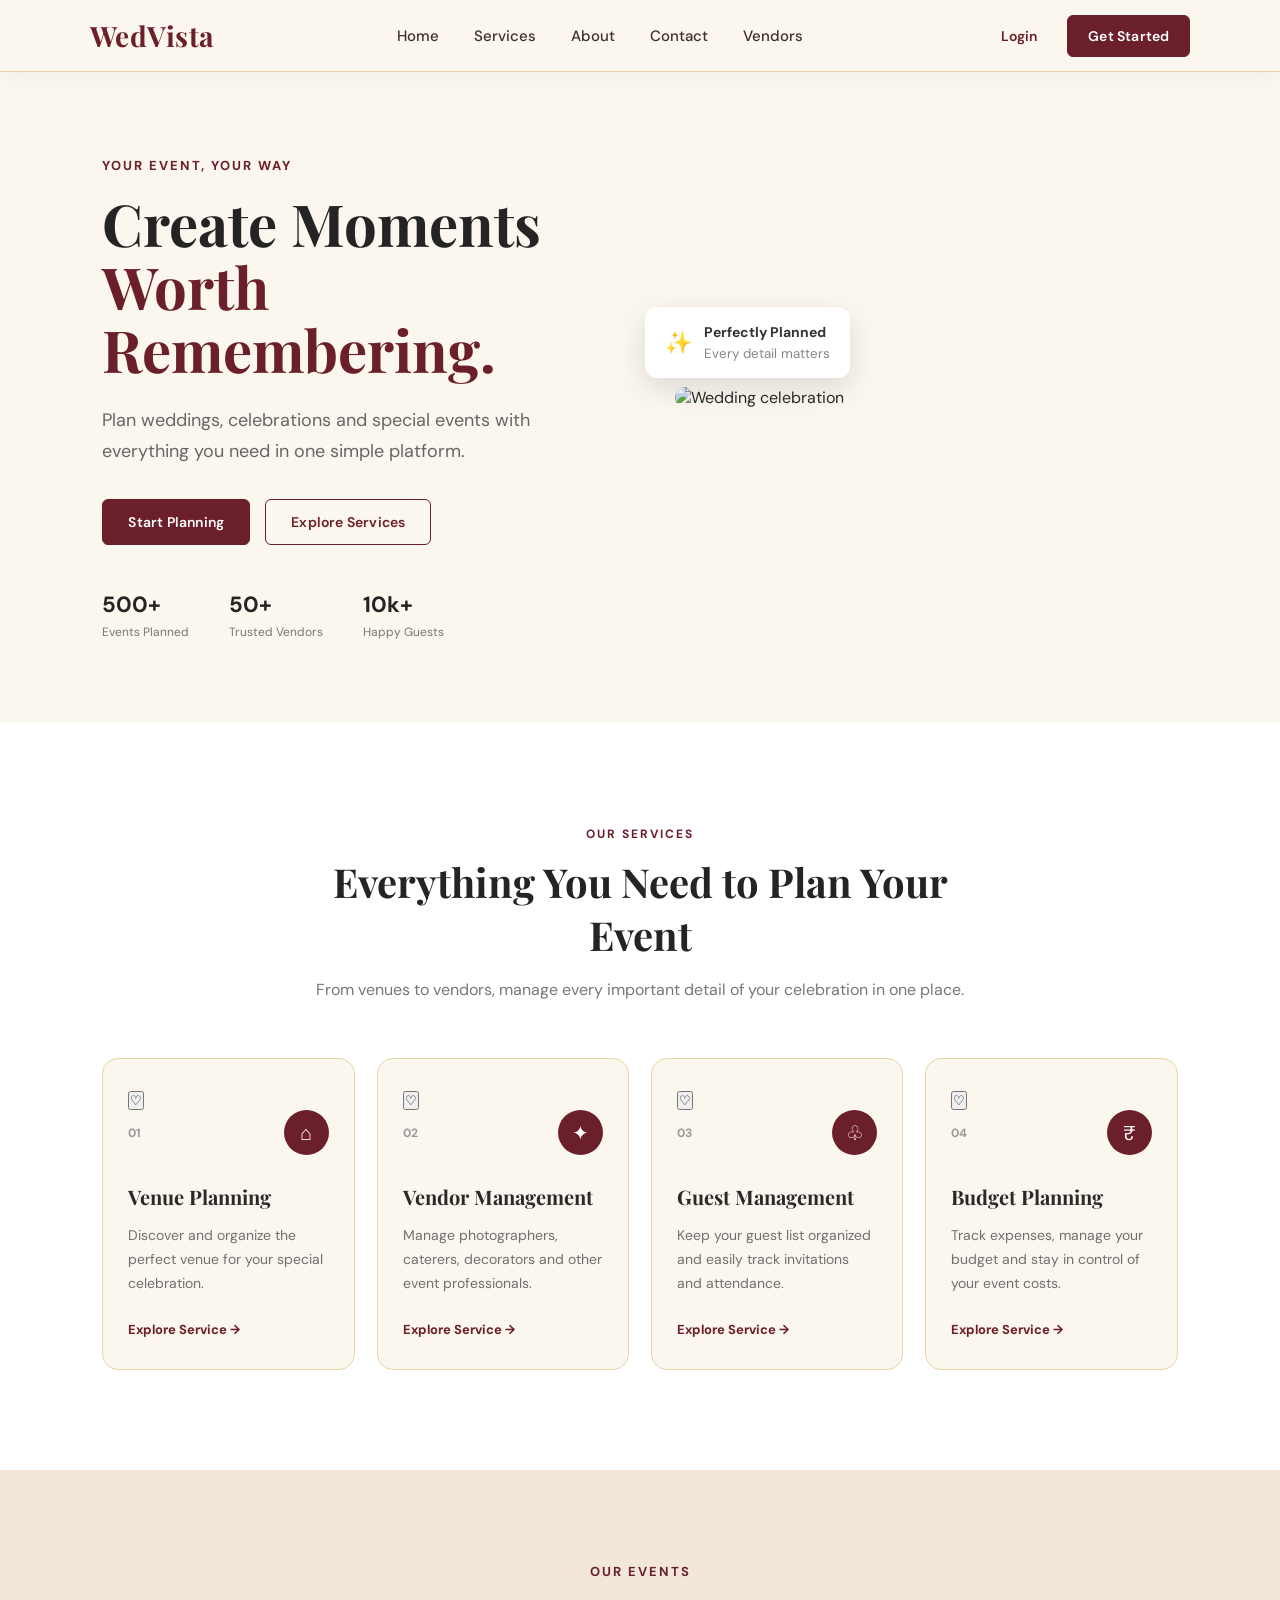
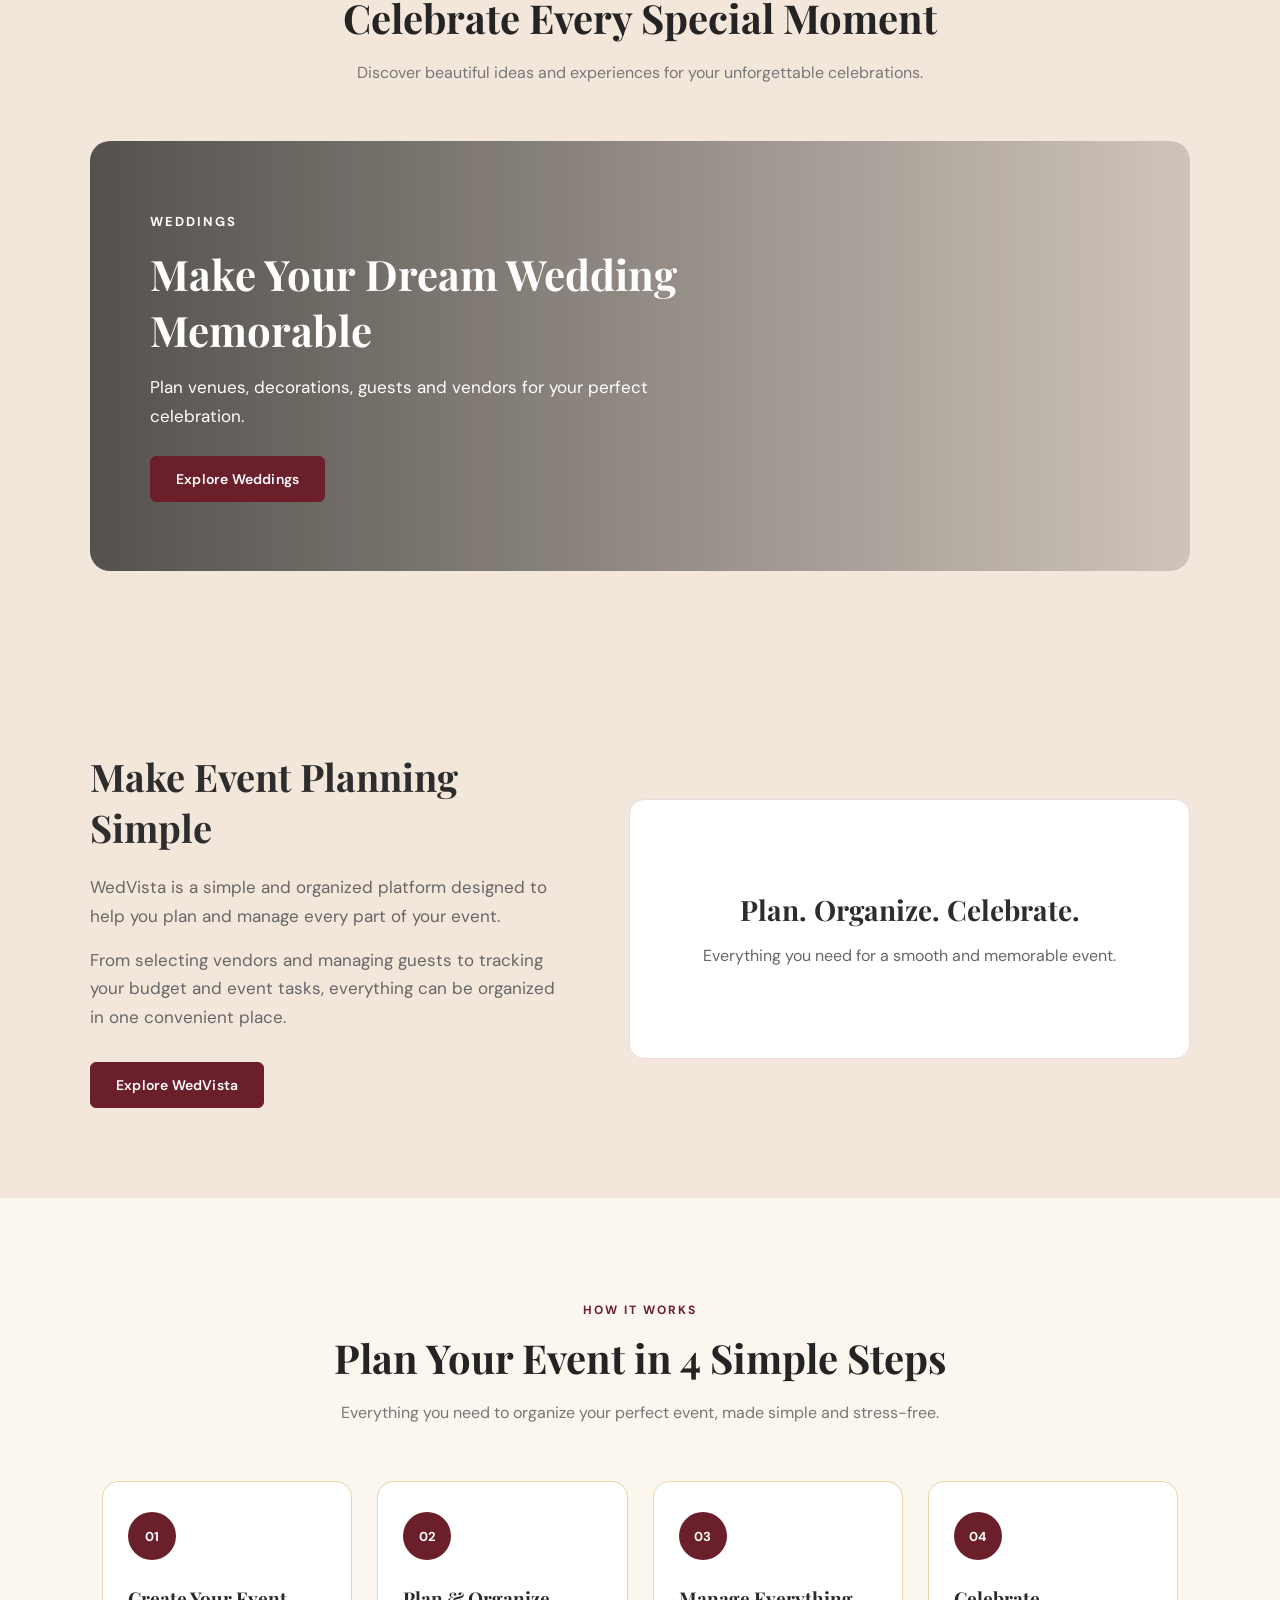
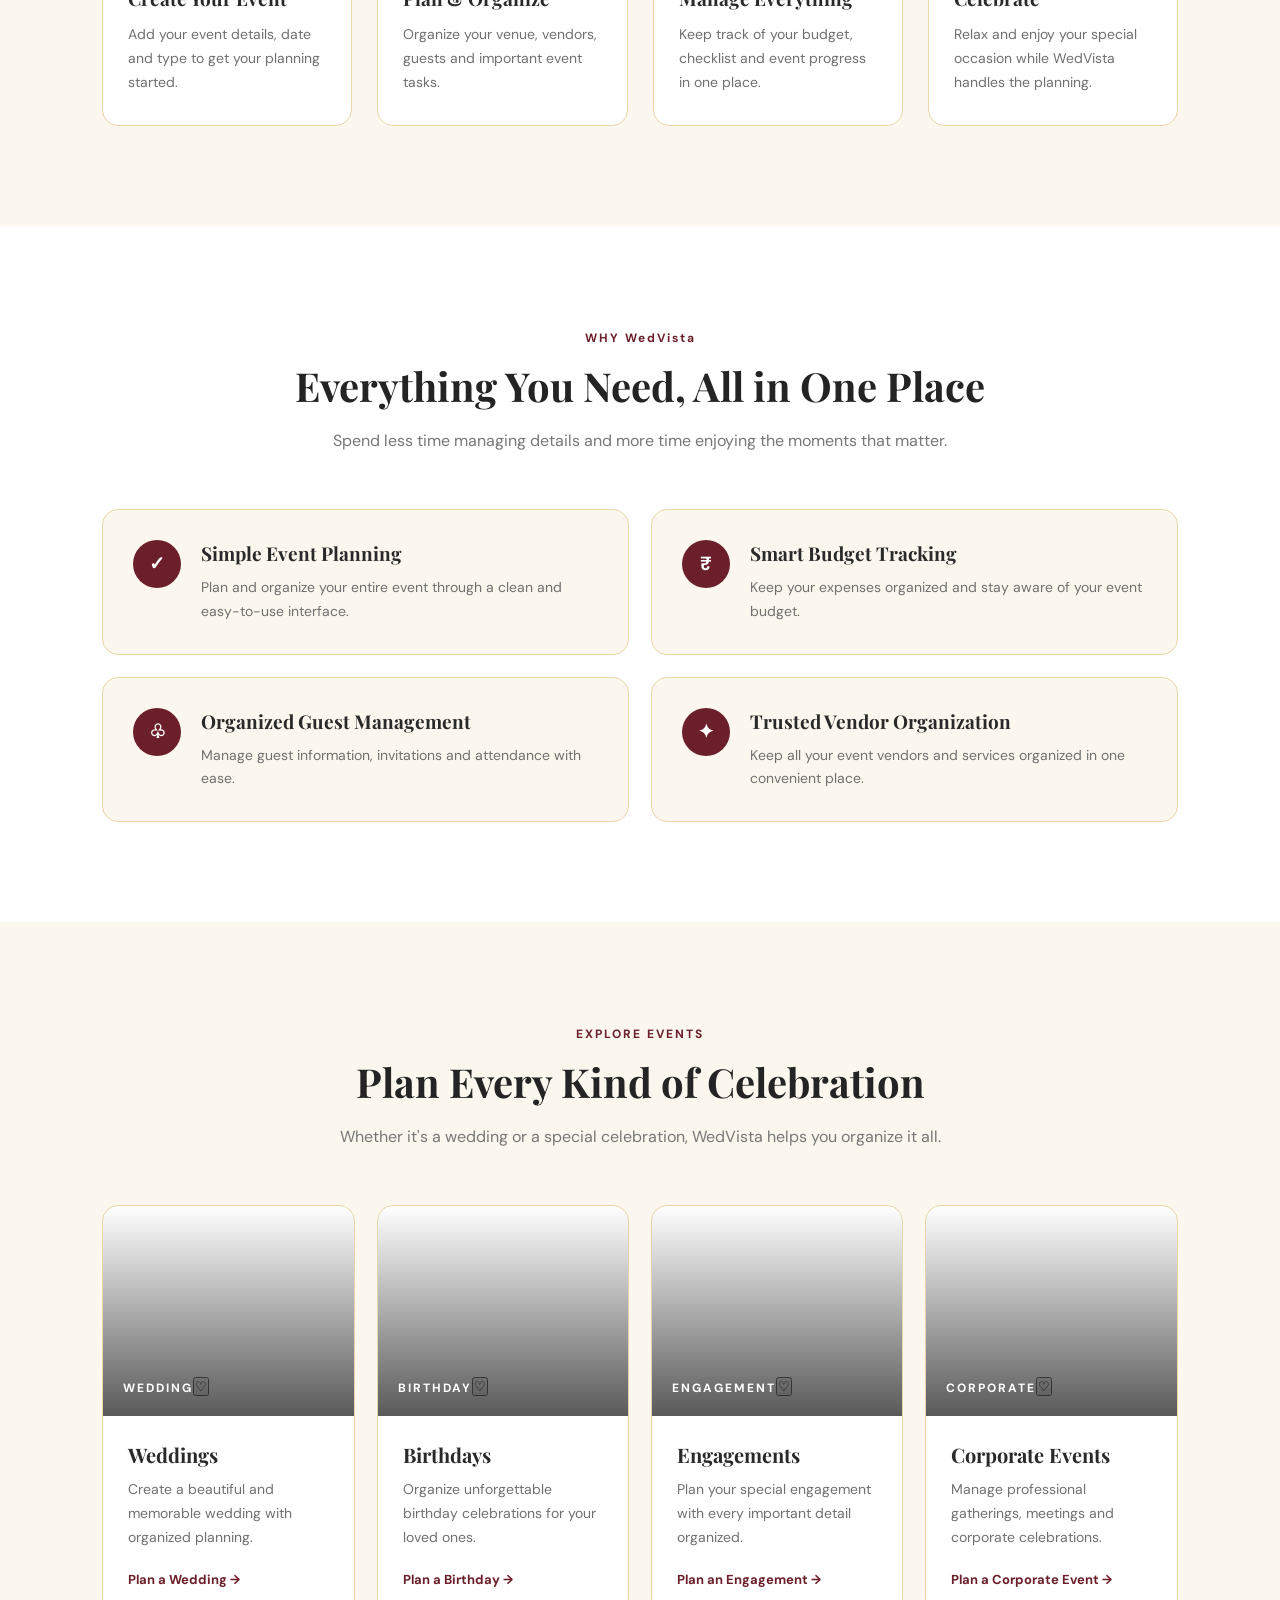
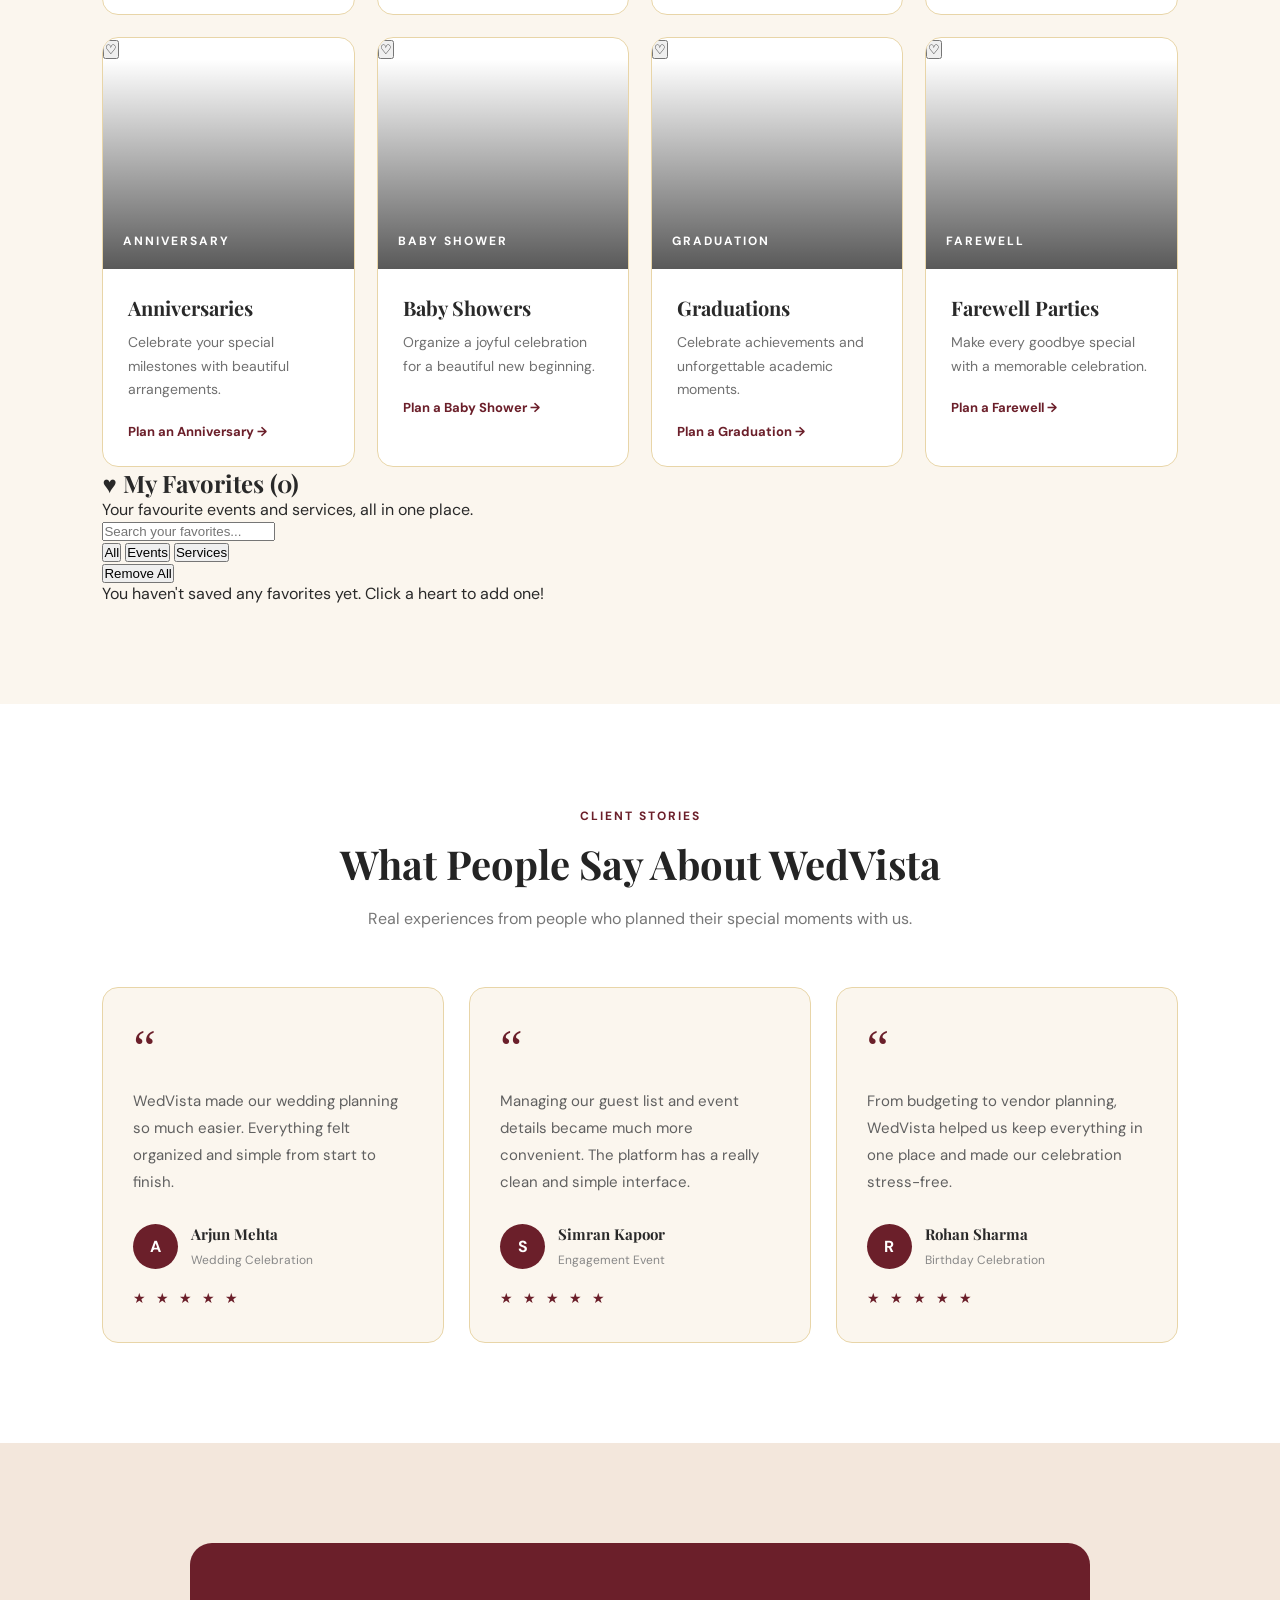
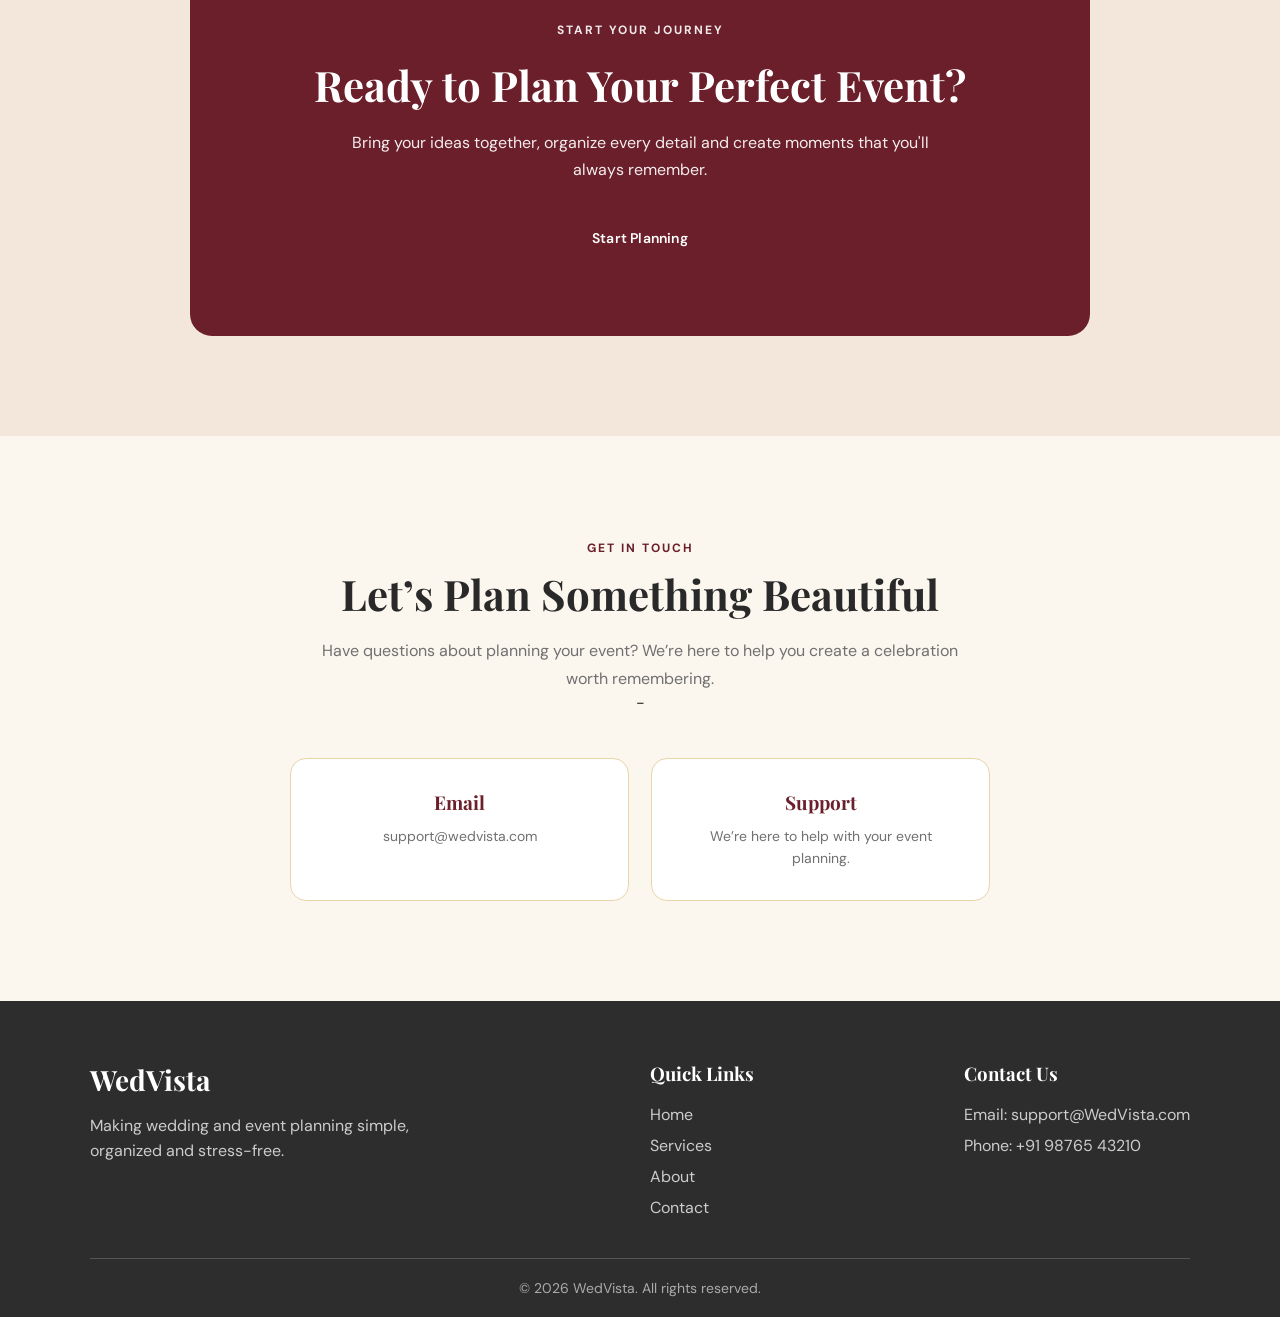
==== commit 5df5838c: "Merge branch 'dev' into feature/home" ====
--- a/index.html
+++ b/index.html
@@ -24,8 +24,8 @@
         <li><a href="index.html">Home</a></li>
         <li><a href="#services">Services</a></li>
         <li><a href="#about">About</a></li>
-        <li><a href="#">Contact</a></li>
-        <li><a href="vendors.html">Vendors</a></li>
+<li><a href="#contact-section">Contact</a></li>
+     <li><a href="vendors.html">Vendors</a></li>
     </ul>
 
     <div class="nav-buttons">
@@ -106,6 +106,13 @@
     <div class="service-container">
 
         <div class="service-card">
+
+            <button type="button"
+        class="favorite-btn"
+        data-favorite="Venue Planning"
+        aria-label="Add Venue Planning to favorites"
+        aria-pressed="false">♡</button>
+
             <div class="service-top">
                 <span class="service-number">01</span>
                 <span class="service-icon">⌂</span>
@@ -123,6 +130,13 @@
 
 
         <div class="service-card">
+
+            <button type="button"
+        class="favorite-btn"
+        data-favorite="Vendor Management"
+        aria-label="Add Vendor Management to favorites"
+        aria-pressed="false">♡</button>
+
             <div class="service-top">
                 <span class="service-number">02</span>
                 <span class="service-icon">✦</span>
@@ -140,6 +154,13 @@
 
 
         <div class="service-card">
+
+            <button type="button"
+        class="favorite-btn"
+        data-favorite="Guest Management"
+        aria-label="Add Guest Management to favorites"
+        aria-pressed="false">♡</button>
+
             <div class="service-top">
                 <span class="service-number">03</span>
                 <span class="service-icon">♧</span>
@@ -157,6 +178,13 @@
 
 
         <div class="service-card">
+
+            <button type="button"
+        class="favorite-btn"
+        data-favorite="Budget Planning"
+        aria-label="Add Budget Planning to favorites"
+        aria-pressed="false">♡</button>
+
             <div class="service-top">
                 <span class="service-number">04</span>
                 <span class="service-icon">₹</span>
@@ -394,8 +422,12 @@
 
         <div class="category-card">
             <div class="category-image wedding">
-                <span>WEDDING</span>
-            </div>
+    <span>WEDDING</span>
+    <button type="button" class="favorite-btn"
+        data-favorite="Weddings"
+        aria-label="Add Weddings to favorites"
+        aria-pressed="false">♡</button>
+</div>
 
             <div class="category-content">
                 <h3>Weddings</h3>
@@ -410,8 +442,12 @@
 
         <div class="category-card">
             <div class="category-image birthday">
-                <span>BIRTHDAY</span>
-            </div>
+    <span>BIRTHDAY</span>
+    <button type="button" class="favorite-btn"
+        data-favorite="Birthdays"
+        aria-label="Add Birthdays to favorites"
+        aria-pressed="false">♡</button>
+</div>
 
             <div class="category-content">
                 <h3>Birthdays</h3>
@@ -426,8 +462,12 @@
 
         <div class="category-card">
             <div class="category-image engagement">
-                <span>ENGAGEMENT</span>
-            </div>
+    <span>ENGAGEMENT</span>
+    <button type="button" class="favorite-btn"
+        data-favorite="Engagements"
+        aria-label="Add Engagements to favorites"
+        aria-pressed="false">♡</button>
+</div>
 
             <div class="category-content">
                 <h3>Engagements</h3>
@@ -442,8 +482,12 @@
 
         <div class="category-card">
             <div class="category-image corporate">
-                <span>CORPORATE</span>
-            </div>
+    <span>CORPORATE</span>
+    <button type="button" class="favorite-btn"
+        data-favorite="Corporate Events"
+        aria-label="Add Corporate Events to favorites"
+        aria-pressed="false">♡</button>
+</div>
 
             <div class="category-content">
                 <h3>Corporate Events</h3>
@@ -454,6 +498,80 @@
                 <a href="#">Plan a Corporate Event →</a>
             </div>
         </div>
+
+
+<!-- ANNIVERSARY CARD -->
+<div class="category-card">
+    <button type="button" class="favorite-btn"
+        data-favorite="Anniversary"
+        aria-label="Add Anniversary to favorites"
+        aria-pressed="false">♡</button>
+
+    <div class="category-image anniversary">
+        <span>ANNIVERSARY</span>
+    </div>
+
+    <div class="category-content">
+        <h3>Anniversaries</h3>
+        <p>Celebrate your special milestones with beautiful arrangements.</p>
+        <a href="#">Plan an Anniversary →</a>
+    </div>
+</div>
+
+<!-- BABY SHOWER CARD -->
+<div class="category-card">
+    <button type="button" class="favorite-btn"
+        data-favorite="Baby Shower"
+        aria-label="Add Baby Shower to favorites"
+        aria-pressed="false">♡</button>
+
+    <div class="category-image baby-shower">
+        <span>BABY SHOWER</span>
+    </div>
+
+    <div class="category-content">
+        <h3>Baby Showers</h3>
+        <p>Organize a joyful celebration for a beautiful new beginning.</p>
+        <a href="#">Plan a Baby Shower →</a>
+    </div>
+</div>
+
+<!-- GRADUATION CARD -->
+<div class="category-card">
+    <button type="button" class="favorite-btn"
+        data-favorite="Graduation"
+        aria-label="Add Graduation to favorites"
+        aria-pressed="false">♡</button>
+
+    <div class="category-image graduation">
+        <span>GRADUATION</span>
+    </div>
+
+    <div class="category-content">
+        <h3>Graduations</h3>
+        <p>Celebrate achievements and unforgettable academic moments.</p>
+        <a href="#">Plan a Graduation →</a>
+    </div>
+</div>
+
+<!-- FAREWELL CARD -->
+<div class="category-card">
+    <button type="button" class="favorite-btn"
+        data-favorite="Farewell"
+        aria-label="Add Farewell to favorites"
+        aria-pressed="false">♡</button>
+
+    <div class="category-image farewell">
+        <span>FAREWELL</span>
+    </div>
+
+    <div class="category-content">
+        <h3>Farewell Parties</h3>
+        <p>Make every goodbye special with a memorable celebration.</p>
+        <a href="#">Plan a Farewell →</a>
+    </div>
+</div>
+
 
     </div>
 
@@ -566,6 +684,50 @@
         </p>
 
         <a href="login.html" class="hero-btn">Start Planning</a>
+    </div>
+
+</section>
+
+<!-- ============================= -->
+<!-- CONTACT SECTION -->
+<!-- ============================= -->
+
+<section class="contact-section" id="contact-section">
+
+    <div class="contact-content">
+
+        <span>GET IN TOUCH</span>
+
+        <h2>Let’s Plan Something Beautiful</h2>
+
+        <p>
+            Have questions about planning your event?
+            We’re here to help you create a celebration
+            worth remembering.
+        </p>
+-
+        <div class="contact-details">
+
+            <div class="contact-item">
+
+                <h3>Email</h3>
+
+                <p>support@wedvista.com</p>
+
+            </div>
+
+            <div class="contact-item">
+
+                <h3>Support</h3>
+
+                <p>
+                    We’re here to help with your event planning.
+                </p>
+
+            </div>
+
+        </div>
+
     </div>
 
 </section>
@@ -603,5 +765,6 @@
     </div>
 
 </footer>
+<script src="script.js"></script>
 </body>
 </html>
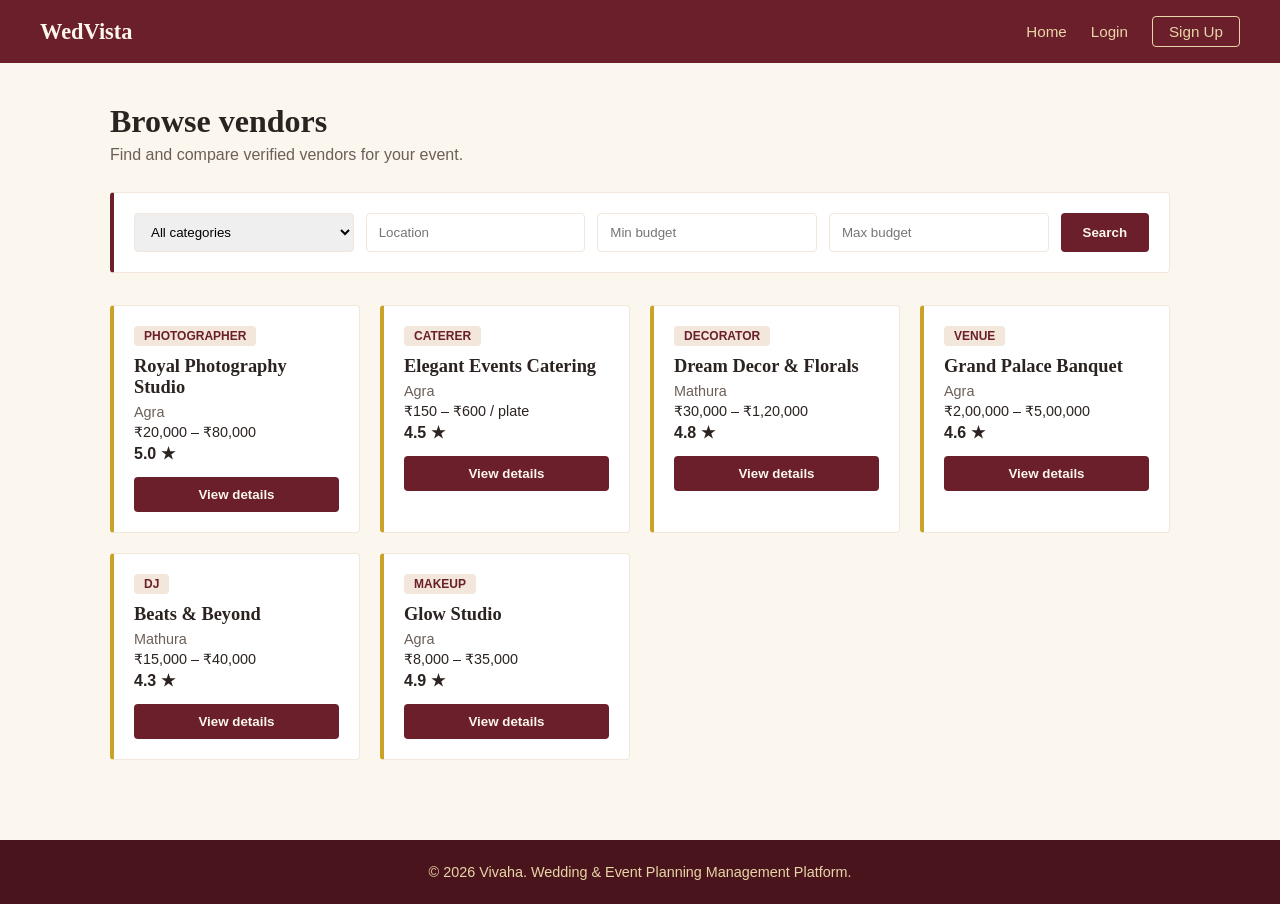
==== commit 54f0e789: "Updated project files" ====
--- a/index.html
+++ b/index.html
@@ -1,770 +1,109 @@
 <!DOCTYPE html>
 <html lang="en">
 <head>
-
-    <meta charset="UTF-8">
-    <meta name="viewport" content="width=device-width, initial-scale=1.0">
-    <title>Wedding & Event Planning</title>
-
-    <link rel="stylesheet" href="css/home.css">
-
-    <link rel="preconnect" href="https://fonts.googleapis.com">
-    <link rel="preconnect" href="https://fonts.gstatic.com" crossorigin>
-    <link href="https://fonts.googleapis.com/css2?family=DM+Sans:wght@400;500;600;700&family=Playfair+Display:wght@500;600;700&display=swap" rel="stylesheet">
+  <meta charset="UTF-8">
+  <meta name="viewport" content="width=device-width, initial-scale=1.0">
+  <title>WedVista — Browse Vendors</title>
+  <link rel="preconnect" href="https://fonts.googleapis.com">
+  <link href="https://fonts.googleapis.com/css2?family=Fraunces:wght@500;600;700&family=Work+Sans:wght@400;500;600&display=swap" rel="stylesheet">
+  <link rel="stylesheet" href="style/style.css">
 </head>
 <body>
 
-    <nav class="navbar">
+  <!-- Navbar -->
+  <header class="navbar">
+    <a href="home.html" class="brand">WedVista</a>
+    <nav class="nav-links">
+      <a href="home.html">Home</a>
+      <a href="login-signup.html">Login</a>
+      <a href="login-signup.html" class="nav-cta">Sign Up</a>
+    </nav>
+  </header>
 
-    <div class="logo">
-    <a href="index.html">WedVista</a>
+  <div class="container">
+    <h1>Browse vendors</h1>
+    <p class="subtitle">Find and compare verified vendors for your event.</p>
+
+    <!-- Filter bar -->
+    <div class="filter-bar">
+      <select>
+        <option>All categories</option>
+        <option>Photographer</option>
+        <option>Caterer</option>
+        <option>Decorator</option>
+        <option>Venue</option>
+        <option>DJ</option>
+        <option>Makeup</option>
+      </select>
+      <input type="text" placeholder="Location">
+      <input type="number" placeholder="Min budget">
+      <input type="number" placeholder="Max budget">
+      <button class="btn-maroon">Search</button>
     </div>
 
-    <ul class="nav-links">
-        <li><a href="index.html">Home</a></li>
-        <li><a href="#services">Services</a></li>
-        <li><a href="#about">About</a></li>
-<li><a href="#contact-section">Contact</a></li>
-     <li><a href="vendors.html">Vendors</a></li>
-    </ul>
+    <!-- Vendor Grid -->
+    <div class="vendor-grid">
 
-    <div class="nav-buttons">
-        <a href="login.html" class="login-btn">Login</a>
-        <a href="backend-not-available.html" class="signup-btn">Get Started</a>
-    </div>
+      <div class="vendor-card">
+        <span class="tag">Photographer</span>
+        <h3>Royal Photography Studio</h3>
+        <p class="muted">Agra</p>
+        <p class="price">₹20,000 – ₹80,000</p>
+        <p class="rating">5.0 ★</p>
+        <button class="btn-maroon">View details</button>
+      </div>
 
-</nav>
+      <div class="vendor-card">
+        <span class="tag">Caterer</span>
+        <h3>Elegant Events Catering</h3>
+        <p class="muted">Agra</p>
+        <p class="price">₹150 – ₹600 / plate</p>
+        <p class="rating">4.5 ★</p>
+        <button class="btn-maroon">View details</button>
+      </div>
 
-<section class="hero">
+      <div class="vendor-card">
+        <span class="tag">Decorator</span>
+        <h3>Dream Decor &amp; Florals</h3>
+        <p class="muted">Mathura</p>
+        <p class="price">₹30,000 – ₹1,20,000</p>
+        <p class="rating">4.8 ★</p>
+        <button class="btn-maroon">View details</button>
+      </div>
 
-    <div class="hero-content">
+      <div class="vendor-card">
+        <span class="tag">Venue</span>
+        <h3>Grand Palace Banquet</h3>
+        <p class="muted">Agra</p>
+        <p class="price">₹2,00,000 – ₹5,00,000</p>
+        <p class="rating">4.6 ★</p>
+        <button class="btn-maroon">View details</button>
+      </div>
 
-        <span class="hero-tag">YOUR EVENT, YOUR WAY</span>
+      <div class="vendor-card">
+        <span class="tag">DJ</span>
+        <h3>Beats &amp; Beyond</h3>
+        <p class="muted">Mathura</p>
+        <p class="price">₹15,000 – ₹40,000</p>
+        <p class="rating">4.3 ★</p>
+        <button class="btn-maroon">View details</button>
+      </div>
 
-        <h1>
-            Create Moments
-            <span>Worth Remembering.</span>
-        </h1>
-
-        <p>
-            Plan weddings, celebrations and special events
-            with everything you need in one simple platform.
-        </p>
-
-        <div class="hero-buttons">
-            <a href="#" class="hero-btn">Start Planning</a>
-            <a href="#services" class="hero-outline-btn">Explore Services</a>
-        </div>
-
-        <div class="hero-stats">
-            <div>
-                <strong>500+</strong>
-                <small>Events Planned</small>
-            </div>
-
-            <div>
-                <strong>50+</strong>
-                <small>Trusted Vendors</small>
-            </div>
-
-            <div>
-                <strong>10k+</strong>
-                <small>Happy Guests</small>
-            </div>
-        </div>
+      <div class="vendor-card">
+        <span class="tag">Makeup</span>
+        <h3>Glow Studio</h3>
+        <p class="muted">Agra</p>
+        <p class="price">₹8,000 – ₹35,000</p>
+        <p class="rating">4.9 ★</p>
+        <button class="btn-maroon">View details</button>
+      </div>
 
     </div>
+  </div>
 
-    <div class="hero-image">
-        <img
-            src="https://images.unsplash.com/photo-1519225421980-715cb0215aed?auto=format&fit=crop&w=900&q=80"
-            alt="Wedding celebration"
-        >
-
-        <div class="hero-image-card">
-            <span>✨</span>
-            <div>
-                <strong>Perfectly Planned</strong>
-                <small>Every detail matters</small>
-            </div>
-        </div>
-    </div>
-
-</section>
-
-<section class="services" id="services">
-
-    <div class="section-title">
-        <span>OUR SERVICES</span>
-        <h2>Everything You Need to Plan Your Event</h2>
-        <p>
-            From venues to vendors, manage every important detail
-            of your celebration in one place.
-        </p>
-    </div>
-
-    <div class="service-container">
-
-        <div class="service-card">
-
-            <button type="button"
-        class="favorite-btn"
-        data-favorite="Venue Planning"
-        aria-label="Add Venue Planning to favorites"
-        aria-pressed="false">♡</button>
-
-            <div class="service-top">
-                <span class="service-number">01</span>
-                <span class="service-icon">⌂</span>
-            </div>
-
-            <h3>Venue Planning</h3>
-
-            <p>
-                Discover and organize the perfect venue
-                for your special celebration.
-            </p>
-
-            <a href="#">Explore Service →</a>
-        </div>
-
-
-        <div class="service-card">
-
-            <button type="button"
-        class="favorite-btn"
-        data-favorite="Vendor Management"
-        aria-label="Add Vendor Management to favorites"
-        aria-pressed="false">♡</button>
-
-            <div class="service-top">
-                <span class="service-number">02</span>
-                <span class="service-icon">✦</span>
-            </div>
-
-            <h3>Vendor Management</h3>
-
-            <p>
-                Manage photographers, caterers, decorators
-                and other event professionals.
-            </p>
-
-            <a href="#">Explore Service →</a>
-        </div>
-
-
-        <div class="service-card">
-
-            <button type="button"
-        class="favorite-btn"
-        data-favorite="Guest Management"
-        aria-label="Add Guest Management to favorites"
-        aria-pressed="false">♡</button>
-
-            <div class="service-top">
-                <span class="service-number">03</span>
-                <span class="service-icon">♧</span>
-            </div>
-
-            <h3>Guest Management</h3>
-
-            <p>
-                Keep your guest list organized and easily
-                track invitations and attendance.
-            </p>
-
-            <a href="#">Explore Service →</a>
-        </div>
-
-
-        <div class="service-card">
-
-            <button type="button"
-        class="favorite-btn"
-        data-favorite="Budget Planning"
-        aria-label="Add Budget Planning to favorites"
-        aria-pressed="false">♡</button>
-
-            <div class="service-top">
-                <span class="service-number">04</span>
-                <span class="service-icon">₹</span>
-            </div>
-
-            <h3>Budget Planning</h3>
-
-            <p>
-                Track expenses, manage your budget and
-                stay in control of your event costs.
-            </p>
-
-            <a href="#">Explore Service →</a>
-        </div>
-
-    </div>
-
-</section>
-
-<section class="events-showcase">
-
-    <div class="section-title">
-        <span>OUR EVENTS</span>
-        <h2>Celebrate Every Special Moment</h2>
-        <p>
-            Discover beautiful ideas and experiences for your
-            unforgettable celebrations.
-        </p>
-    </div>
-
-    <div class="carousel">
-
-        <div class="carousel-track">
-
-            <div class="event-slide slide-one">
-                <div class="slide-content">
-                    <span>WEDDINGS</span>
-                    <h3>Make Your Dream Wedding Memorable</h3>
-                    <p>
-                        Plan venues, decorations, guests and vendors
-                        for your perfect celebration.
-                    </p>
-                    <a href="#" class="slide-btn">Explore Weddings</a>
-                </div>
-            </div>
-
-            <div class="event-slide slide-two">
-                <div class="slide-content">
-                    <span>CELEBRATIONS</span>
-                    <h3>Turn Moments Into Memories</h3>
-                    <p>
-                        Organize birthdays, engagements and special
-                        celebrations with ease.
-                    </p>
-                    <a href="#" class="slide-btn">Explore Events</a>
-                </div>
-            </div>
-
-            <div class="event-slide slide-three">
-                <div class="slide-content">
-                    <span>PROFESSIONAL EVENTS</span>
-                    <h3>Plan Events Without The Stress</h3>
-                    <p>
-                        Manage corporate gatherings and professional
-                        events from one convenient platform.
-                    </p>
-                    <a href="#" class="slide-btn">Start Planning</a>
-                </div>
-            </div>
-
-        </div>
-
-    </div>
-
-</section>
-
-<section class="about" id="about">
-
-    <div class="about-content">
-
-        <div class="about-text">
-            <h2>Make Event Planning Simple</h2>
-
-            <p>
-                WedVista is a simple and organized platform designed
-                to help you plan and manage every part of your event.
-            </p>
-
-            <p>
-                From selecting vendors and managing guests to tracking
-                your budget and event tasks, everything can be organized
-                in one convenient place.
-            </p>
-
-            <a href="#" class="about-btn">Explore WedVista</a>
-        </div>
-
-        <div class="about-box">
-            <h3>Plan. Organize. Celebrate.</h3>
-            <p>
-                Everything you need for a smooth and memorable event.
-            </p>
-        </div>
-
-    </div>
-
-</section>
-
-<section class="how-it-works">
-
-    <div class="section-title">
-        <span>HOW IT WORKS</span>
-        <h2>Plan Your Event in 4 Simple Steps</h2>
-        <p>
-            Everything you need to organize your perfect event,
-            made simple and stress-free.
-        </p>
-    </div>
-
-    <div class="steps-container">
-
-        <div class="step-card">
-            <div class="step-number">01</div>
-            <h3>Create Your Event</h3>
-            <p>
-                Add your event details, date and type to
-                get your planning started.
-            </p>
-        </div>
-
-        <div class="step-card">
-            <div class="step-number">02</div>
-            <h3>Plan & Organize</h3>
-            <p>
-                Organize your venue, vendors, guests and
-                important event tasks.
-            </p>
-        </div>
-
-        <div class="step-card">
-            <div class="step-number">03</div>
-            <h3>Manage Everything</h3>
-            <p>
-                Keep track of your budget, checklist and
-                event progress in one place.
-            </p>
-        </div>
-
-        <div class="step-card">
-            <div class="step-number">04</div>
-            <h3>Celebrate</h3>
-            <p>
-                Relax and enjoy your special occasion
-                while WedVista handles the planning.
-            </p>
-        </div>
-
-    </div>
-
-</section>
-
-<section class="why-choose">
-
-    <div class="section-title">
-        <span>WHY WedVista</span>
-        <h2>Everything You Need, All in One Place</h2>
-        <p>
-            Spend less time managing details and more time
-            enjoying the moments that matter.
-        </p>
-    </div>
-
-    <div class="why-container">
-
-        <div class="why-card">
-            <div class="why-icon">✓</div>
-            <div>
-                <h3>Simple Event Planning</h3>
-                <p>
-                    Plan and organize your entire event through
-                    a clean and easy-to-use interface.
-                </p>
-            </div>
-        </div>
-
-        <div class="why-card">
-            <div class="why-icon">₹</div>
-            <div>
-                <h3>Smart Budget Tracking</h3>
-                <p>
-                    Keep your expenses organized and stay aware
-                    of your event budget.
-                </p>
-            </div>
-        </div>
-
-        <div class="why-card">
-            <div class="why-icon">♧</div>
-            <div>
-                <h3>Organized Guest Management</h3>
-                <p>
-                    Manage guest information, invitations and
-                    attendance with ease.
-                </p>
-            </div>
-        </div>
-
-        <div class="why-card">
-            <div class="why-icon">✦</div>
-            <div>
-                <h3>Trusted Vendor Organization</h3>
-                <p>
-                    Keep all your event vendors and services
-                    organized in one convenient place.
-                </p>
-            </div>
-        </div>
-
-    </div>
-
-</section>
-
-<section class="event-categories">
-
-    <div class="section-title">
-        <span>EXPLORE EVENTS</span>
-        <h2>Plan Every Kind of Celebration</h2>
-        <p>
-            Whether it's a wedding or a special celebration,
-            WedVista helps you organize it all.
-        </p>
-    </div>
-
-    <div class="category-container">
-
-        <div class="category-card">
-            <div class="category-image wedding">
-    <span>WEDDING</span>
-    <button type="button" class="favorite-btn"
-        data-favorite="Weddings"
-        aria-label="Add Weddings to favorites"
-        aria-pressed="false">♡</button>
-</div>
-
-            <div class="category-content">
-                <h3>Weddings</h3>
-                <p>
-                    Create a beautiful and memorable wedding
-                    with organized planning.
-                </p>
-                <a href="#">Plan a Wedding →</a>
-            </div>
-        </div>
-
-
-        <div class="category-card">
-            <div class="category-image birthday">
-    <span>BIRTHDAY</span>
-    <button type="button" class="favorite-btn"
-        data-favorite="Birthdays"
-        aria-label="Add Birthdays to favorites"
-        aria-pressed="false">♡</button>
-</div>
-
-            <div class="category-content">
-                <h3>Birthdays</h3>
-                <p>
-                    Organize unforgettable birthday celebrations
-                    for your loved ones.
-                </p>
-                <a href="#">Plan a Birthday →</a>
-            </div>
-        </div>
-
-
-        <div class="category-card">
-            <div class="category-image engagement">
-    <span>ENGAGEMENT</span>
-    <button type="button" class="favorite-btn"
-        data-favorite="Engagements"
-        aria-label="Add Engagements to favorites"
-        aria-pressed="false">♡</button>
-</div>
-
-            <div class="category-content">
-                <h3>Engagements</h3>
-                <p>
-                    Plan your special engagement with every
-                    important detail organized.
-                </p>
-                <a href="#">Plan an Engagement →</a>
-            </div>
-        </div>
-
-
-        <div class="category-card">
-            <div class="category-image corporate">
-    <span>CORPORATE</span>
-    <button type="button" class="favorite-btn"
-        data-favorite="Corporate Events"
-        aria-label="Add Corporate Events to favorites"
-        aria-pressed="false">♡</button>
-</div>
-
-            <div class="category-content">
-                <h3>Corporate Events</h3>
-                <p>
-                    Manage professional gatherings, meetings
-                    and corporate celebrations.
-                </p>
-                <a href="#">Plan a Corporate Event →</a>
-            </div>
-        </div>
-
-
-<!-- ANNIVERSARY CARD -->
-<div class="category-card">
-    <button type="button" class="favorite-btn"
-        data-favorite="Anniversary"
-        aria-label="Add Anniversary to favorites"
-        aria-pressed="false">♡</button>
-
-    <div class="category-image anniversary">
-        <span>ANNIVERSARY</span>
-    </div>
-
-    <div class="category-content">
-        <h3>Anniversaries</h3>
-        <p>Celebrate your special milestones with beautiful arrangements.</p>
-        <a href="#">Plan an Anniversary →</a>
-    </div>
-</div>
-
-<!-- BABY SHOWER CARD -->
-<div class="category-card">
-    <button type="button" class="favorite-btn"
-        data-favorite="Baby Shower"
-        aria-label="Add Baby Shower to favorites"
-        aria-pressed="false">♡</button>
-
-    <div class="category-image baby-shower">
-        <span>BABY SHOWER</span>
-    </div>
-
-    <div class="category-content">
-        <h3>Baby Showers</h3>
-        <p>Organize a joyful celebration for a beautiful new beginning.</p>
-        <a href="#">Plan a Baby Shower →</a>
-    </div>
-</div>
-
-<!-- GRADUATION CARD -->
-<div class="category-card">
-    <button type="button" class="favorite-btn"
-        data-favorite="Graduation"
-        aria-label="Add Graduation to favorites"
-        aria-pressed="false">♡</button>
-
-    <div class="category-image graduation">
-        <span>GRADUATION</span>
-    </div>
-
-    <div class="category-content">
-        <h3>Graduations</h3>
-        <p>Celebrate achievements and unforgettable academic moments.</p>
-        <a href="#">Plan a Graduation →</a>
-    </div>
-</div>
-
-<!-- FAREWELL CARD -->
-<div class="category-card">
-    <button type="button" class="favorite-btn"
-        data-favorite="Farewell"
-        aria-label="Add Farewell to favorites"
-        aria-pressed="false">♡</button>
-
-    <div class="category-image farewell">
-        <span>FAREWELL</span>
-    </div>
-
-    <div class="category-content">
-        <h3>Farewell Parties</h3>
-        <p>Make every goodbye special with a memorable celebration.</p>
-        <a href="#">Plan a Farewell →</a>
-    </div>
-</div>
-
-
-    </div>
-
-</section>
-
-<section class="testimonials">
-
-    <div class="section-title">
-        <span>CLIENT STORIES</span>
-        <h2>What People Say About WedVista</h2>
-        <p>
-            Real experiences from people who planned
-            their special moments with us.
-        </p>
-    </div>
-
-    <div class="testimonial-container">
-
-        <div class="testimonial-card">
-
-            <div class="quote">“</div>
-
-            <p class="testimonial-text">
-                WedVista made our wedding planning so much
-                easier. Everything felt organized and simple
-                from start to finish.
-            </p>
-
-            <div class="testimonial-user">
-                <div class="user-avatar">A</div>
-
-                <div>
-                    <h3>Arjun Mehta</h3>
-                    <span>Wedding Celebration</span>
-                </div>
-            </div>
-
-            <div class="rating">
-                ★ ★ ★ ★ ★
-            </div>
-
-        </div>
-
-
-        <div class="testimonial-card">
-
-            <div class="quote">“</div>
-
-            <p class="testimonial-text">
-                Managing our guest list and event details
-                became much more convenient. The platform
-                has a really clean and simple interface.
-            </p>
-
-            <div class="testimonial-user">
-                <div class="user-avatar">S</div>
-
-                <div>
-                    <h3>Simran Kapoor</h3>
-                    <span>Engagement Event</span>
-                </div>
-            </div>
-
-            <div class="rating">
-                ★ ★ ★ ★ ★
-            </div>
-
-        </div>
-
-
-        <div class="testimonial-card">
-
-            <div class="quote">“</div>
-
-            <p class="testimonial-text">
-                From budgeting to vendor planning, WedVista
-                helped us keep everything in one place and
-                made our celebration stress-free.
-            </p>
-
-            <div class="testimonial-user">
-                <div class="user-avatar">R</div>
-
-                <div>
-                    <h3>Rohan Sharma</h3>
-                    <span>Birthday Celebration</span>
-                </div>
-            </div>
-
-            <div class="rating">
-                ★ ★ ★ ★ ★
-            </div>
-
-        </div>
-
-    </div>
-
-</section>
-
-<section class="final-cta">
-
-    <div class="cta-content">
-        <span>START YOUR JOURNEY</span>
-
-        <h2>Ready to Plan Your Perfect Event?</h2>
-
-        <p>
-            Bring your ideas together, organize every detail
-            and create moments that you'll always remember.
-        </p>
-
-        <a href="login.html" class="hero-btn">Start Planning</a>
-    </div>
-
-</section>
-
-<!-- ============================= -->
-<!-- CONTACT SECTION -->
-<!-- ============================= -->
-
-<section class="contact-section" id="contact-section">
-
-    <div class="contact-content">
-
-        <span>GET IN TOUCH</span>
-
-        <h2>Let’s Plan Something Beautiful</h2>
-
-        <p>
-            Have questions about planning your event?
-            We’re here to help you create a celebration
-            worth remembering.
-        </p>
--
-        <div class="contact-details">
-
-            <div class="contact-item">
-
-                <h3>Email</h3>
-
-                <p>support@wedvista.com</p>
-
-            </div>
-
-            <div class="contact-item">
-
-                <h3>Support</h3>
-
-                <p>
-                    We’re here to help with your event planning.
-                </p>
-
-            </div>
-
-        </div>
-
-    </div>
-
-</section>
-
-<footer class="footer">
-
-    <div class="footer-content">
-
-        <div class="footer-brand">
-            <h2>WedVista</h2>
-            <p>
-                Making wedding and event planning simple,
-                organized and stress-free.
-            </p>
-        </div>
-
-        <div class="footer-links">
-            <h3>Quick Links</h3>
-            <a href="#">Home</a>
-            <a href="#">Services</a>
-            <a href="#">About</a>
-            <a href="#">Contact</a>
-        </div>
-
-        <div class="footer-contact">
-            <h3>Contact Us</h3>
-            <p>Email: support@WedVista.com</p>
-            <p>Phone: +91 98765 43210</p>
-        </div>
-
-    </div>
-
-    <div class="footer-bottom">
-        <p>© 2026 WedVista. All rights reserved.</p>
-    </div>
-
-</footer>
-<script src="script.js"></script>
+  <footer class="footer">
+    <p>&copy; 2026 Vivaha. Wedding &amp; Event Planning Management Platform.</p>
+  </footer>
+  <script src="script.js"></script>
 </body>
 </html>
--- a/style/style.css
+++ b/style/style.css
@@ -0,0 +1,184 @@
+:root {
+  --maroon: #6B1F2A;
+  --maroon-dark: #4A141D;
+  --gold: #C9A227;
+  --gold-soft: #E8D5A8;
+  --ivory: #FBF6EE;
+  --blush: #F3E7DC;
+  --ink: #2B2320;
+  --ink-soft: #6B5F58;
+}
+
+* { box-sizing: border-box; margin: 0; padding: 0; }
+
+body {
+  font-family: 'Work Sans', sans-serif;
+  background: var(--ivory);
+  color: var(--ink);
+}
+
+h1, h2, h3 {
+  font-family: 'Fraunces', serif;
+  font-weight: 600;
+}
+
+a { text-decoration: none; }
+
+/* Navbar */
+.navbar {
+  background: var(--maroon);
+  padding: 16px 40px;
+  display: flex;
+  justify-content: space-between;
+  align-items: center;
+}
+
+.navbar .brand {
+  font-family: 'Fraunces', serif;
+  color: var(--ivory);
+  font-size: 1.4rem;
+  font-weight: 600;
+}
+
+.nav-links {
+  display: flex;
+  align-items: center;
+  gap: 24px;
+}
+
+.nav-links a {
+  color: var(--gold-soft);
+  font-size: 0.95rem;
+}
+
+.nav-cta {
+  border: 1px solid var(--gold-soft);
+  padding: 6px 16px;
+  border-radius: 4px;
+}
+
+.nav-cta:hover {
+  background: var(--gold-soft);
+  color: var(--maroon-dark);
+}
+
+/* Container */
+.container {
+  max-width: 1100px;
+  margin: 0 auto;
+  padding: 40px 20px;
+}
+
+.container h1 {
+  font-size: 2rem;
+  margin-bottom: 6px;
+}
+
+.subtitle {
+  color: var(--ink-soft);
+  margin-bottom: 28px;
+}
+
+/* Filter bar */
+.filter-bar {
+  display: flex;
+  flex-wrap: wrap;
+  gap: 12px;
+  background: #fff;
+  border: 1px solid var(--blush);
+  border-left: 4px solid var(--maroon);
+  border-radius: 4px;
+  padding: 20px;
+  margin-bottom: 32px;
+}
+
+.filter-bar select,
+.filter-bar input {
+  padding: 10px 12px;
+  border: 1px solid var(--blush);
+  border-radius: 4px;
+  flex: 1;
+  min-width: 140px;
+  font-family: 'Work Sans', sans-serif;
+}
+
+.btn-maroon {
+  background: var(--maroon);
+  color: var(--ivory);
+  border: none;
+  padding: 10px 22px;
+  border-radius: 4px;
+  font-weight: 600;
+  cursor: pointer;
+  font-family: 'Work Sans', sans-serif;
+}
+
+.btn-maroon:hover {
+  background: var(--maroon-dark);
+}
+
+/* Vendor Grid */
+.vendor-grid {
+  display: grid;
+  grid-template-columns: repeat(auto-fit, minmax(240px, 1fr));
+  gap: 20px;
+}
+
+.vendor-card {
+  background: #fff;
+  border: 1px solid var(--blush);
+  border-left: 4px solid var(--gold);
+  border-radius: 4px;
+  padding: 20px;
+}
+
+.tag {
+  display: inline-block;
+  background: var(--blush);
+  color: var(--maroon);
+  font-size: 0.75rem;
+  font-weight: 600;
+  padding: 3px 10px;
+  border-radius: 4px;
+  margin-bottom: 10px;
+  text-transform: uppercase;
+}
+
+.vendor-card h3 {
+  font-size: 1.15rem;
+  margin-bottom: 6px;
+}
+
+.muted {
+  color: var(--ink-soft);
+  font-size: 0.9rem;
+  margin-bottom: 4px;
+}
+
+.price {
+  font-size: 0.9rem;
+  margin-bottom: 4px;
+}
+
+.rating {
+  margin-bottom: 14px;
+  font-weight: 600;
+}
+
+.vendor-card button {
+  width: 100%;
+}
+
+/* Footer */
+.footer {
+  background: var(--maroon-dark);
+  color: var(--gold-soft);
+  text-align: center;
+  padding: 24px;
+  font-size: 0.9rem;
+  margin-top: 40px;
+}
+
+@media (max-width: 600px) {
+  .filter-bar { flex-direction: column; }
+}
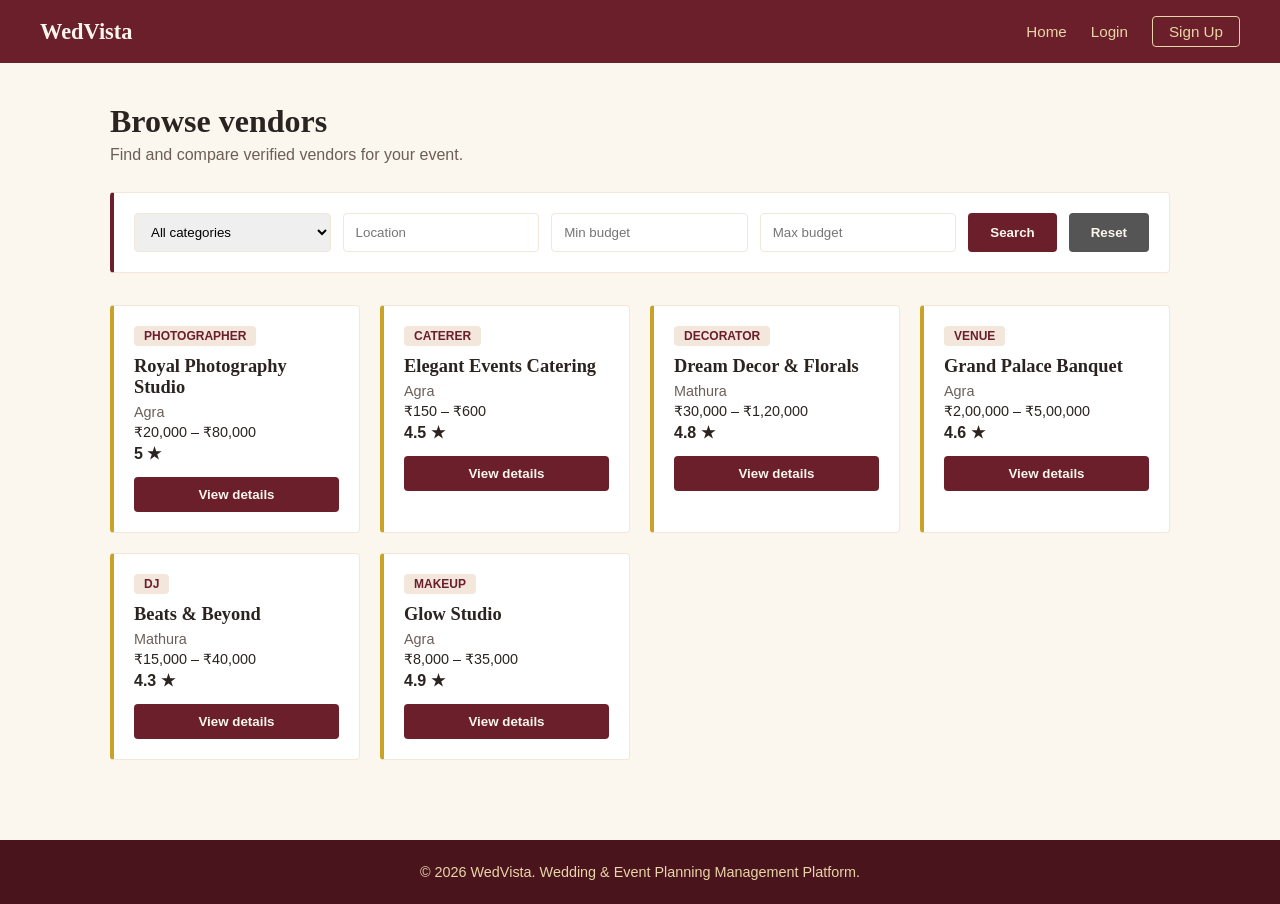
==== commit 0afaa5ee: "Updated project files" ====
--- a/index.html
+++ b/index.html
@@ -12,11 +12,11 @@
 
   <!-- Navbar -->
   <header class="navbar">
-    <a href="home.html" class="brand">WedVista</a>
+    <a href="index.html" class="brand">WedVista</a>
     <nav class="nav-links">
-      <a href="home.html">Home</a>
-      <a href="login-signup.html">Login</a>
-      <a href="login-signup.html" class="nav-cta">Sign Up</a>
+      <a href="index.html">Home</a>
+      <a href="login.html">Login</a>
+      <a href="signup.html" class="nav-cta">Sign Up</a>
     </nav>
   </header>
 
@@ -26,84 +26,30 @@
 
     <!-- Filter bar -->
     <div class="filter-bar">
-      <select>
-        <option>All categories</option>
-        <option>Photographer</option>
-        <option>Caterer</option>
-        <option>Decorator</option>
-        <option>Venue</option>
-        <option>DJ</option>
-        <option>Makeup</option>
+      <select id="category">
+        <option value="All">All categories</option>
+        <option value="Photographer">Photographer</option>
+        <option value="Caterer">Caterer</option>
+        <option value="Decorator">Decorator</option>
+        <option value="Venue">Venue</option>
+        <option value="DJ">DJ</option>
+        <option value="Makeup">Makeup</option>
       </select>
-      <input type="text" placeholder="Location">
-      <input type="number" placeholder="Min budget">
-      <input type="number" placeholder="Max budget">
-      <button class="btn-maroon">Search</button>
+      <input type="text" id="location" placeholder="Location">
+      <input type="number" id="minBudget" placeholder="Min budget">
+      <input type="number" id="maxBudget" placeholder="Max budget">
+      <button type="button" id="searchBtn" class="btn-maroon">Search</button>
+      <button type="button" id="resetBtn" class="btn-maroon" style="background:#555;">Reset</button>
     </div>
 
-    <!-- Vendor Grid -->
-    <div class="vendor-grid">
-
-      <div class="vendor-card">
-        <span class="tag">Photographer</span>
-        <h3>Royal Photography Studio</h3>
-        <p class="muted">Agra</p>
-        <p class="price">₹20,000 – ₹80,000</p>
-        <p class="rating">5.0 ★</p>
-        <button class="btn-maroon">View details</button>
-      </div>
-
-      <div class="vendor-card">
-        <span class="tag">Caterer</span>
-        <h3>Elegant Events Catering</h3>
-        <p class="muted">Agra</p>
-        <p class="price">₹150 – ₹600 / plate</p>
-        <p class="rating">4.5 ★</p>
-        <button class="btn-maroon">View details</button>
-      </div>
-
-      <div class="vendor-card">
-        <span class="tag">Decorator</span>
-        <h3>Dream Decor &amp; Florals</h3>
-        <p class="muted">Mathura</p>
-        <p class="price">₹30,000 – ₹1,20,000</p>
-        <p class="rating">4.8 ★</p>
-        <button class="btn-maroon">View details</button>
-      </div>
-
-      <div class="vendor-card">
-        <span class="tag">Venue</span>
-        <h3>Grand Palace Banquet</h3>
-        <p class="muted">Agra</p>
-        <p class="price">₹2,00,000 – ₹5,00,000</p>
-        <p class="rating">4.6 ★</p>
-        <button class="btn-maroon">View details</button>
-      </div>
-
-      <div class="vendor-card">
-        <span class="tag">DJ</span>
-        <h3>Beats &amp; Beyond</h3>
-        <p class="muted">Mathura</p>
-        <p class="price">₹15,000 – ₹40,000</p>
-        <p class="rating">4.3 ★</p>
-        <button class="btn-maroon">View details</button>
-      </div>
-
-      <div class="vendor-card">
-        <span class="tag">Makeup</span>
-        <h3>Glow Studio</h3>
-        <p class="muted">Agra</p>
-        <p class="price">₹8,000 – ₹35,000</p>
-        <p class="rating">4.9 ★</p>
-        <button class="btn-maroon">View details</button>
-      </div>
-
-    </div>
+    <!-- Vendor Grid (Populated dynamically by filter.js) -->
+    <div class="vendor-grid" id="vendorGrid"></div>
   </div>
 
   <footer class="footer">
-    <p>&copy; 2026 Vivaha. Wedding &amp; Event Planning Management Platform.</p>
+    <p>© 2026 WedVista. Wedding & Event Planning Management Platform.</p>
   </footer>
-  <script src="script.js"></script>
+
+  <script src="filter.js"></script>
 </body>
 </html>
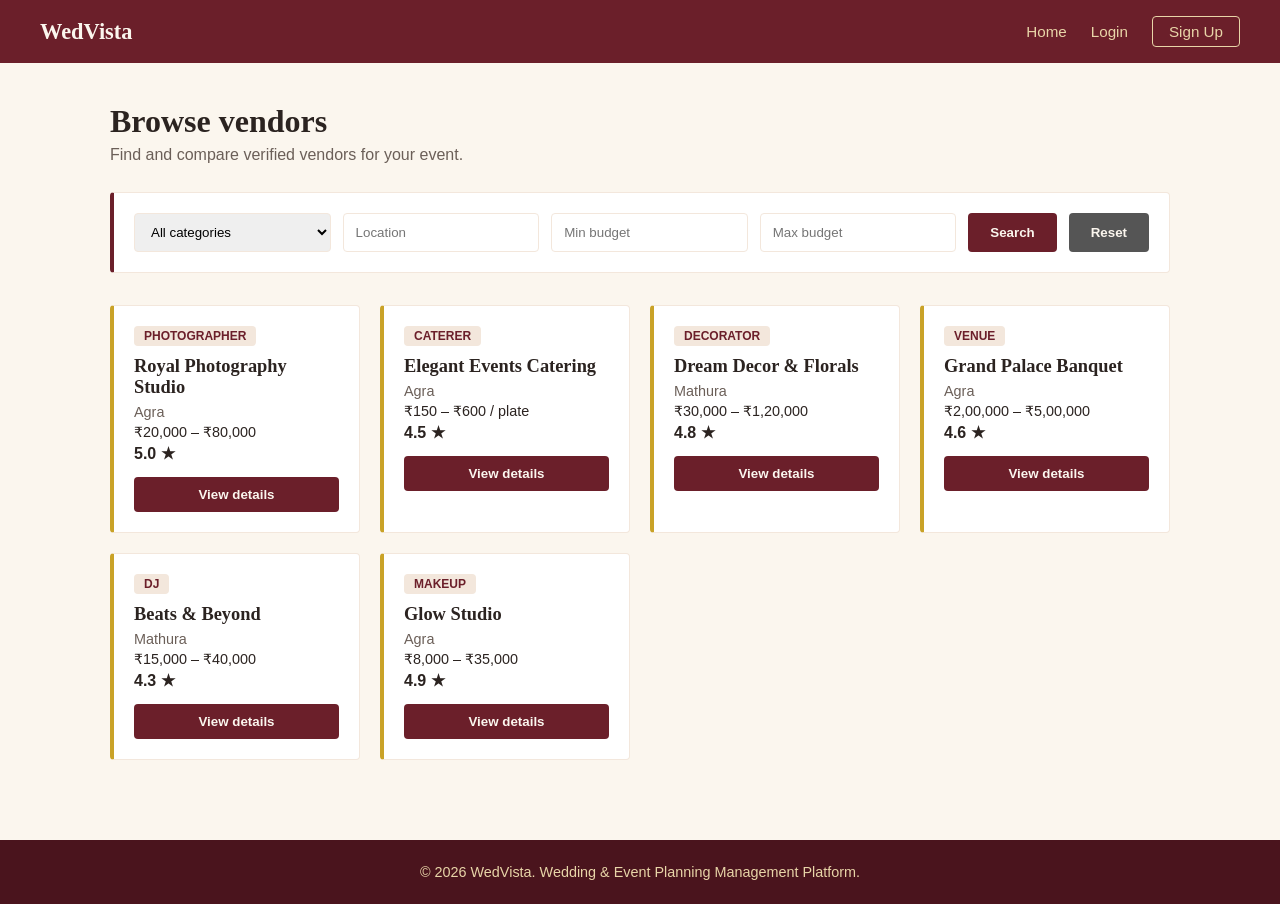
==== commit 2387654f: "Update vendor listing filter and styles" ====
--- a/index.html
+++ b/index.html
@@ -36,13 +36,13 @@
         <option value="Makeup">Makeup</option>
       </select>
       <input type="text" id="location" placeholder="Location">
-      <input type="number" id="minBudget" placeholder="Min budget">
-      <input type="number" id="maxBudget" placeholder="Max budget">
+      <input type="number" id="minBudget" placeholder="Min budget" min="0">
+      <input type="number" id="maxBudget" placeholder="Max budget" min="0">
       <button type="button" id="searchBtn" class="btn-maroon">Search</button>
-      <button type="button" id="resetBtn" class="btn-maroon" style="background:#555;">Reset</button>
+      <button type="button" id="resetBtn" class="btn-maroon btn-gray">Reset</button>
     </div>
 
-    <!-- Vendor Grid (Populated dynamically by filter.js) -->
+    <!-- Vendor Grid (filled by filter.js) -->
     <div class="vendor-grid" id="vendorGrid"></div>
   </div>
 
@@ -50,6 +50,6 @@
     <p>© 2026 WedVista. Wedding & Event Planning Management Platform.</p>
   </footer>
 
-  <script src="filter.js"></script>
+  <script src="filter.js" defer></script>
 </body>
 </html>
--- a/style/style.css
+++ b/style/style.css
@@ -102,6 +102,12 @@
   font-family: 'Work Sans', sans-serif;
 }
 
+.filter-bar select:focus,
+.filter-bar input:focus {
+  outline: 2px solid var(--gold);
+  outline-offset: 1px;
+}
+
 .btn-maroon {
   background: var(--maroon);
   color: var(--ivory);
@@ -117,10 +123,18 @@
   background: var(--maroon-dark);
 }
 
+.btn-gray {
+  background: #555;
+}
+
+.btn-gray:hover {
+  background: #3a3a3a;
+}
+
 /* Vendor Grid */
 .vendor-grid {
   display: grid;
-  grid-template-columns: repeat(auto-fit, minmax(240px, 1fr));
+  grid-template-columns: repeat(auto-fill, minmax(240px, 1fr));
   gap: 20px;
 }
 
@@ -167,6 +181,13 @@
 
 .vendor-card button {
   width: 100%;
+}
+
+.no-results {
+  grid-column: 1 / -1;
+  text-align: center;
+  color: var(--ink-soft);
+  padding: 40px 0;
 }
 
 /* Footer */
@@ -181,4 +202,5 @@
 
 @media (max-width: 600px) {
   .filter-bar { flex-direction: column; }
+  .navbar { padding: 14px 20px; }
 }
